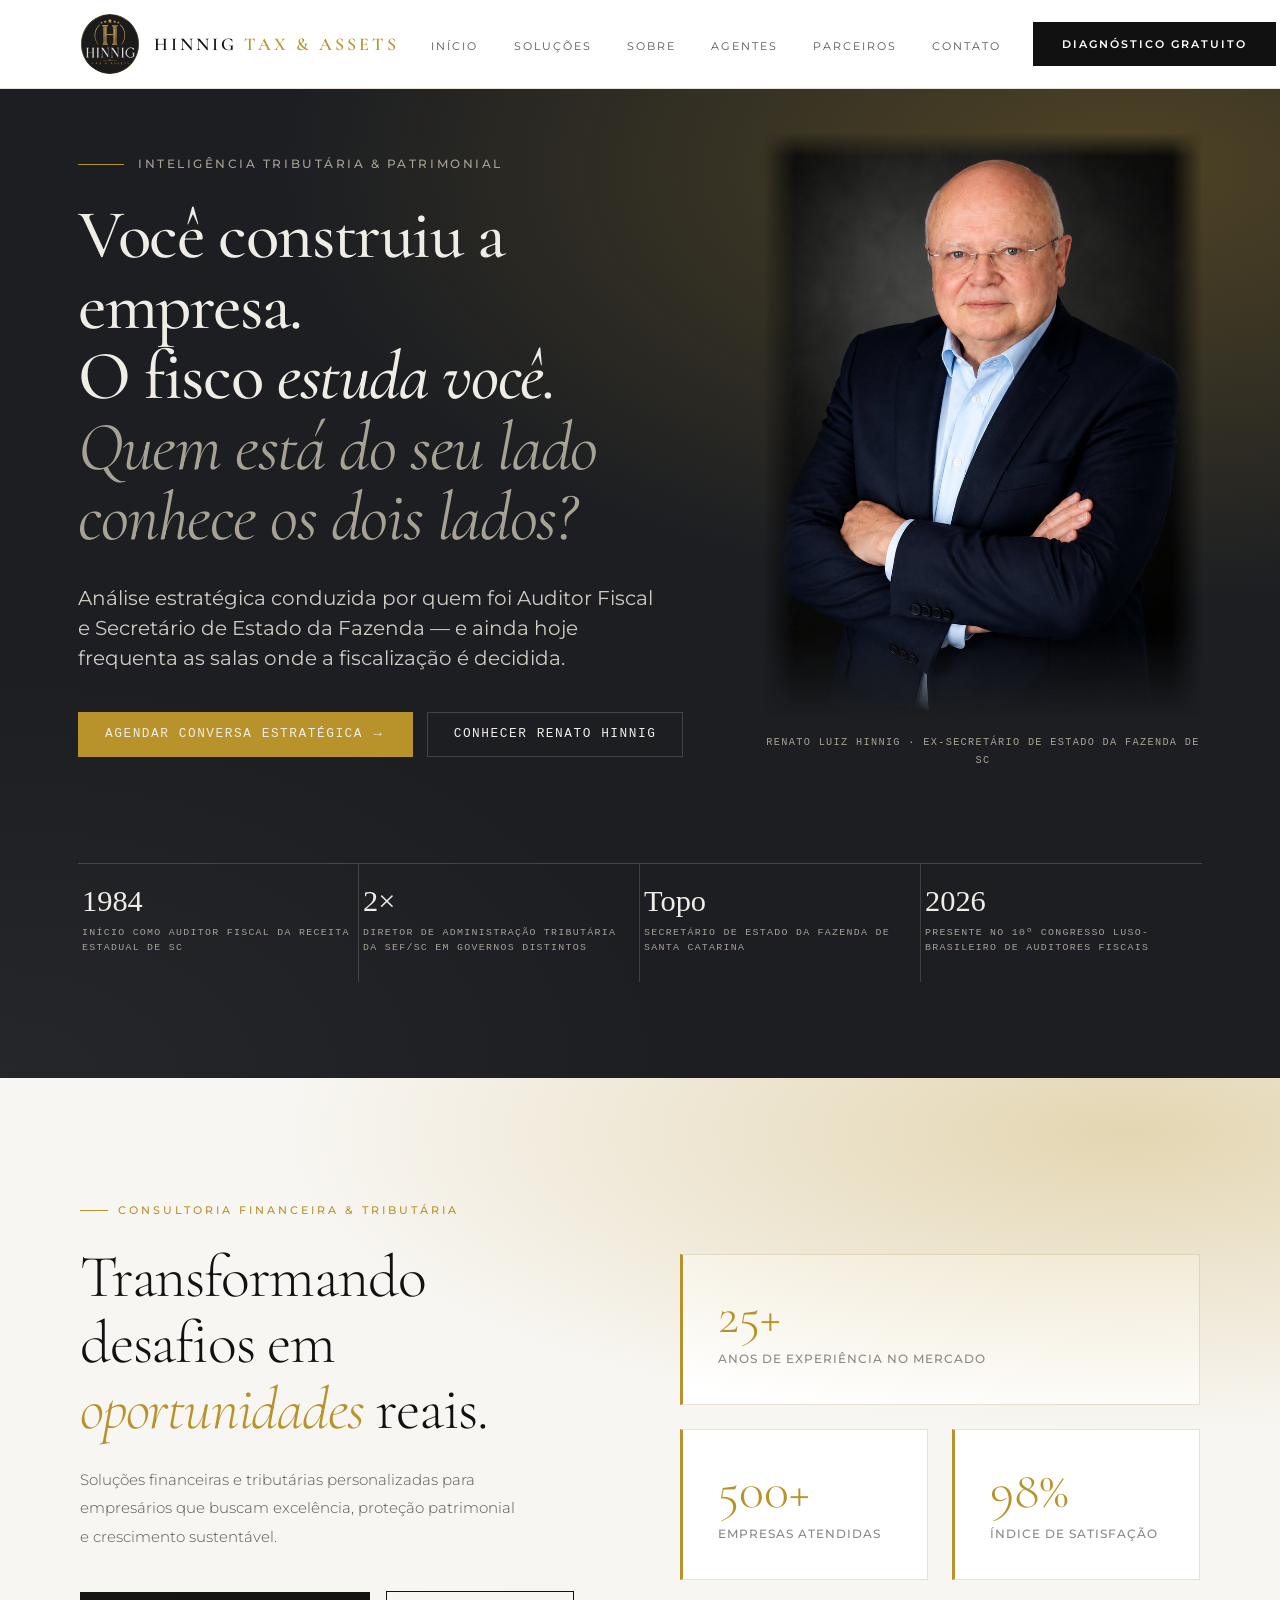
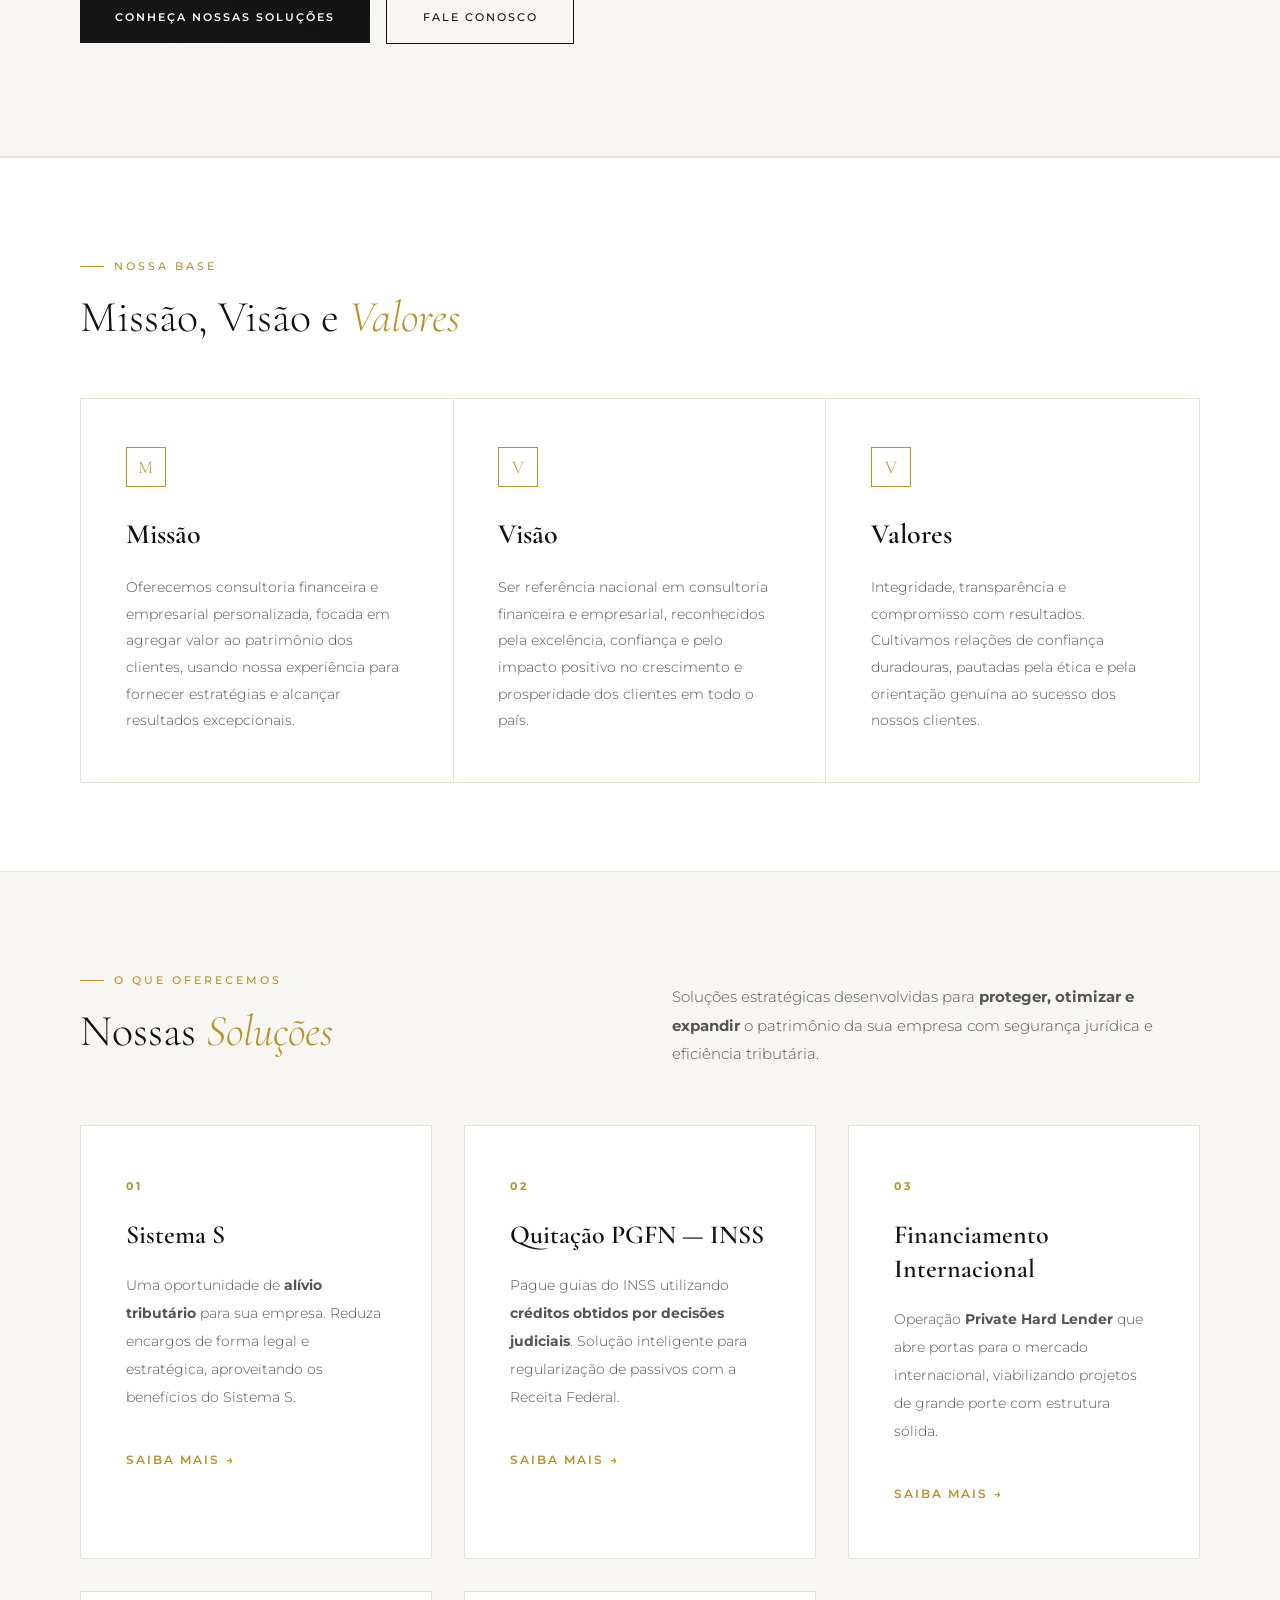
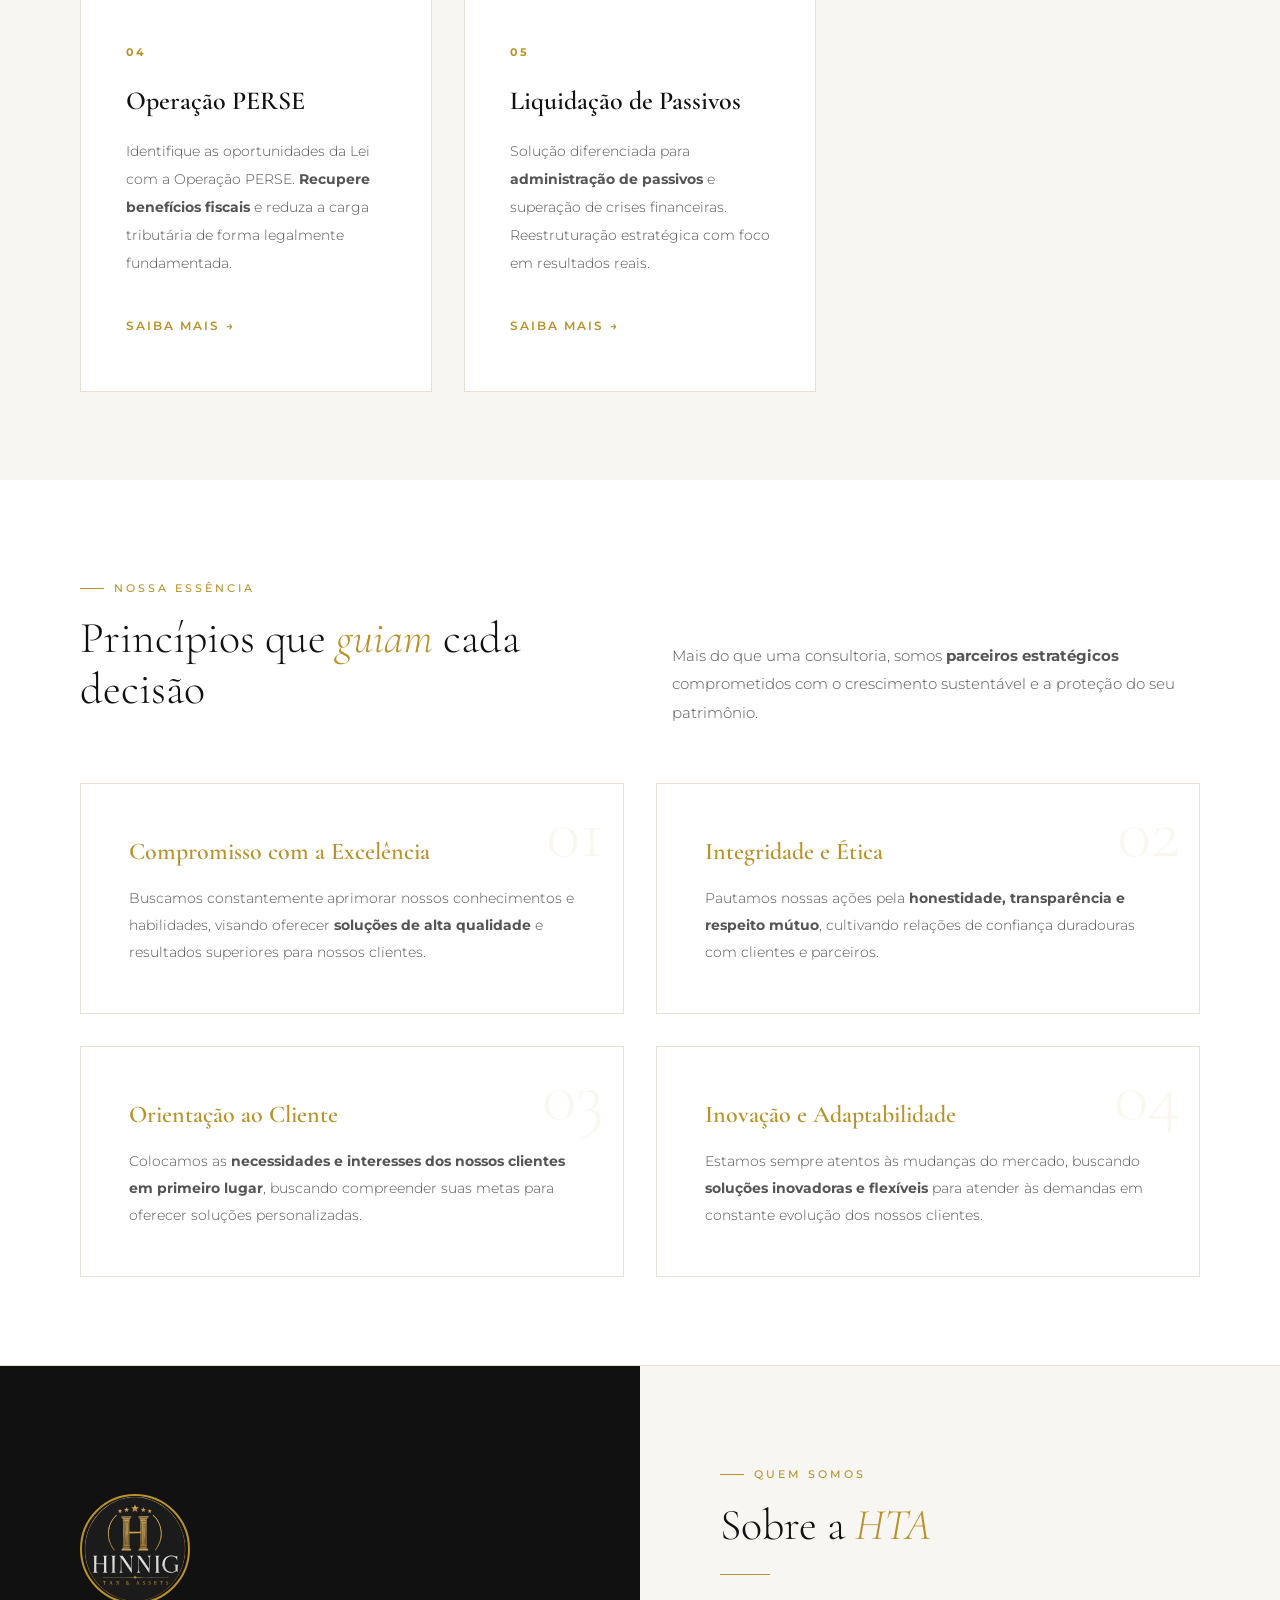
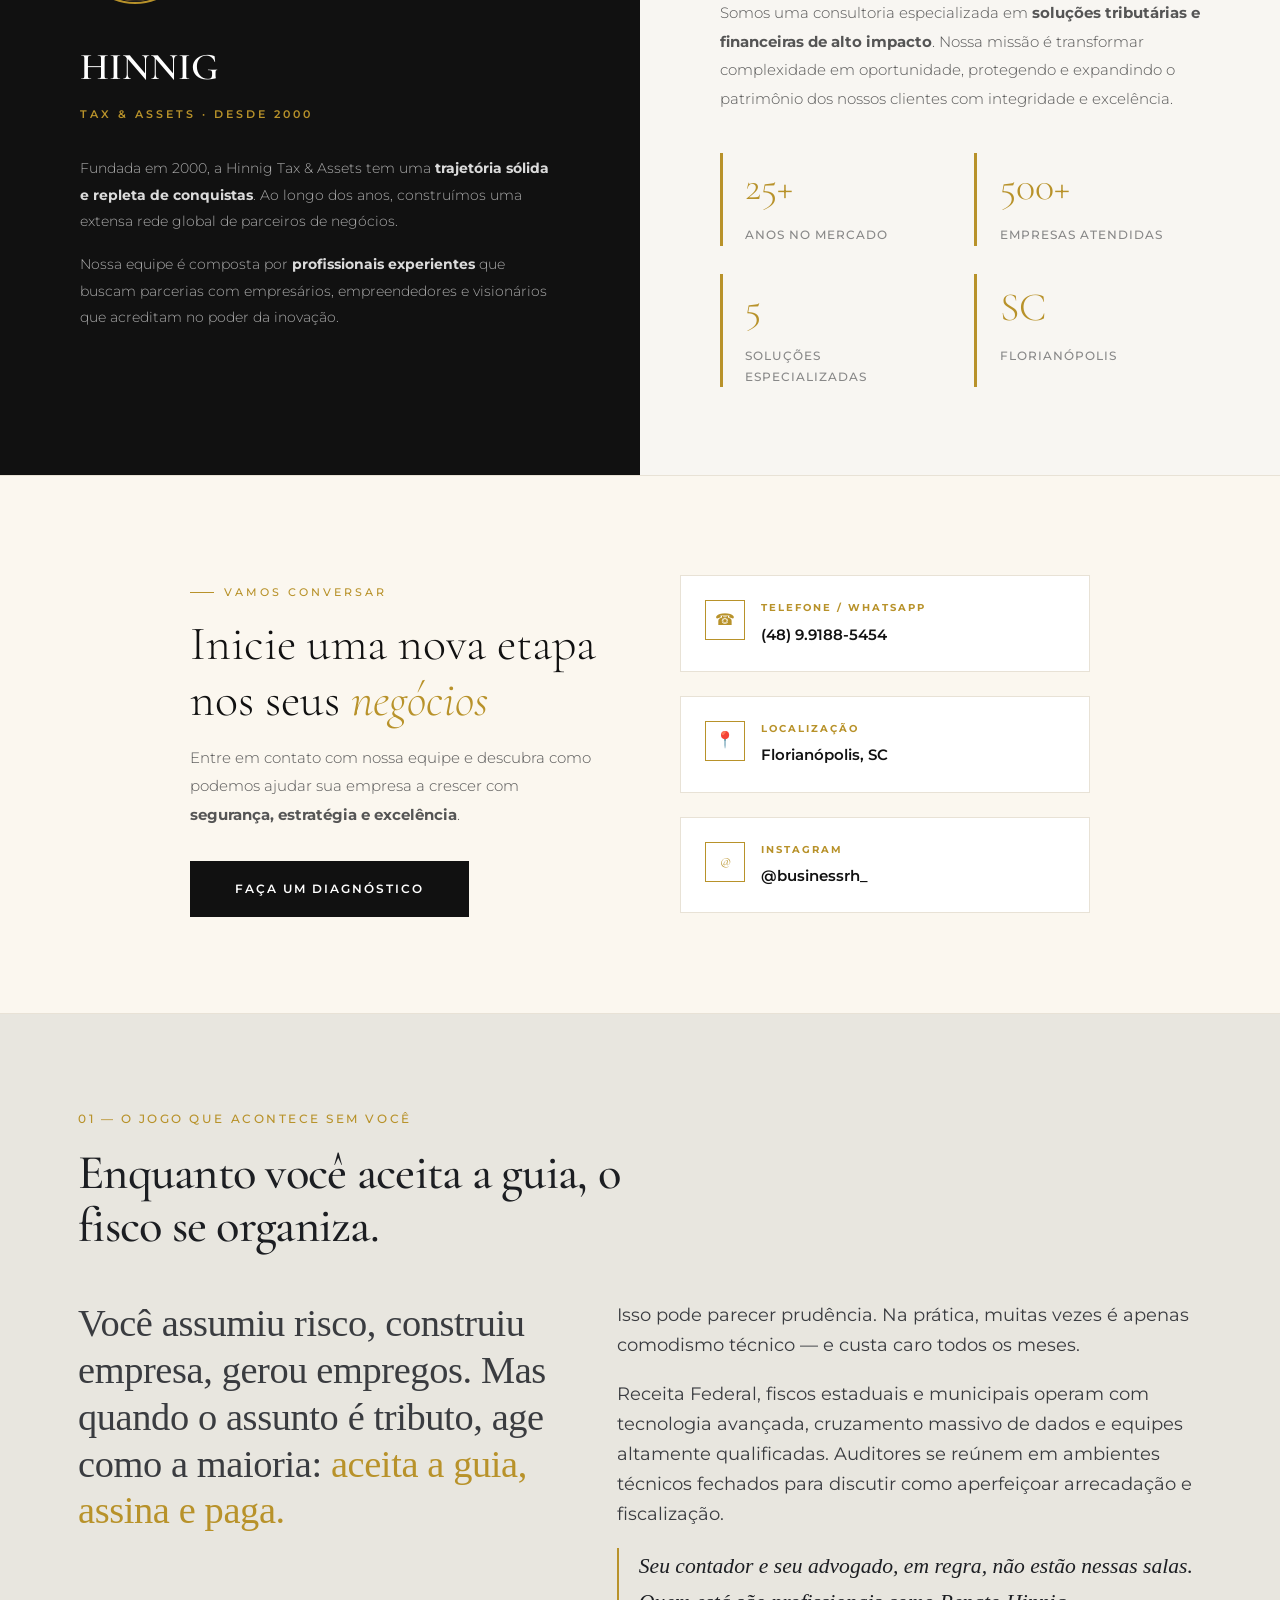
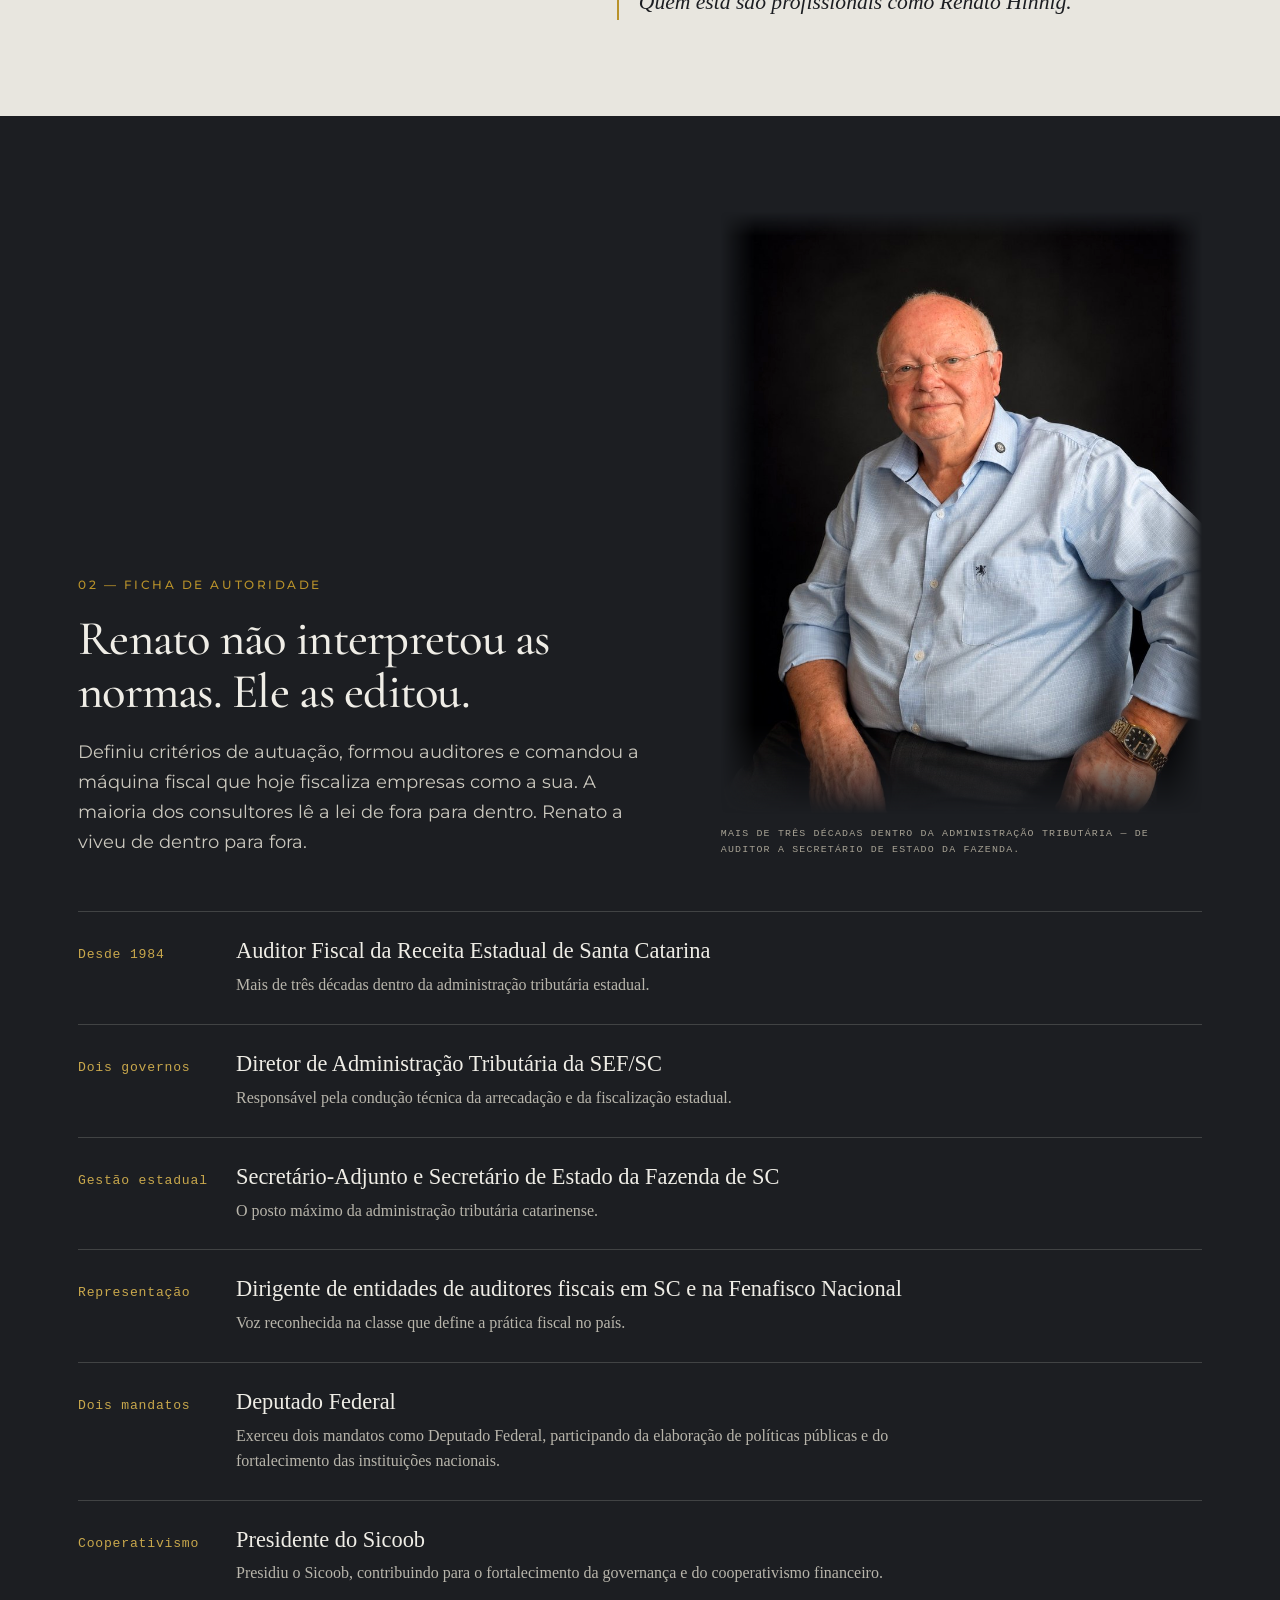
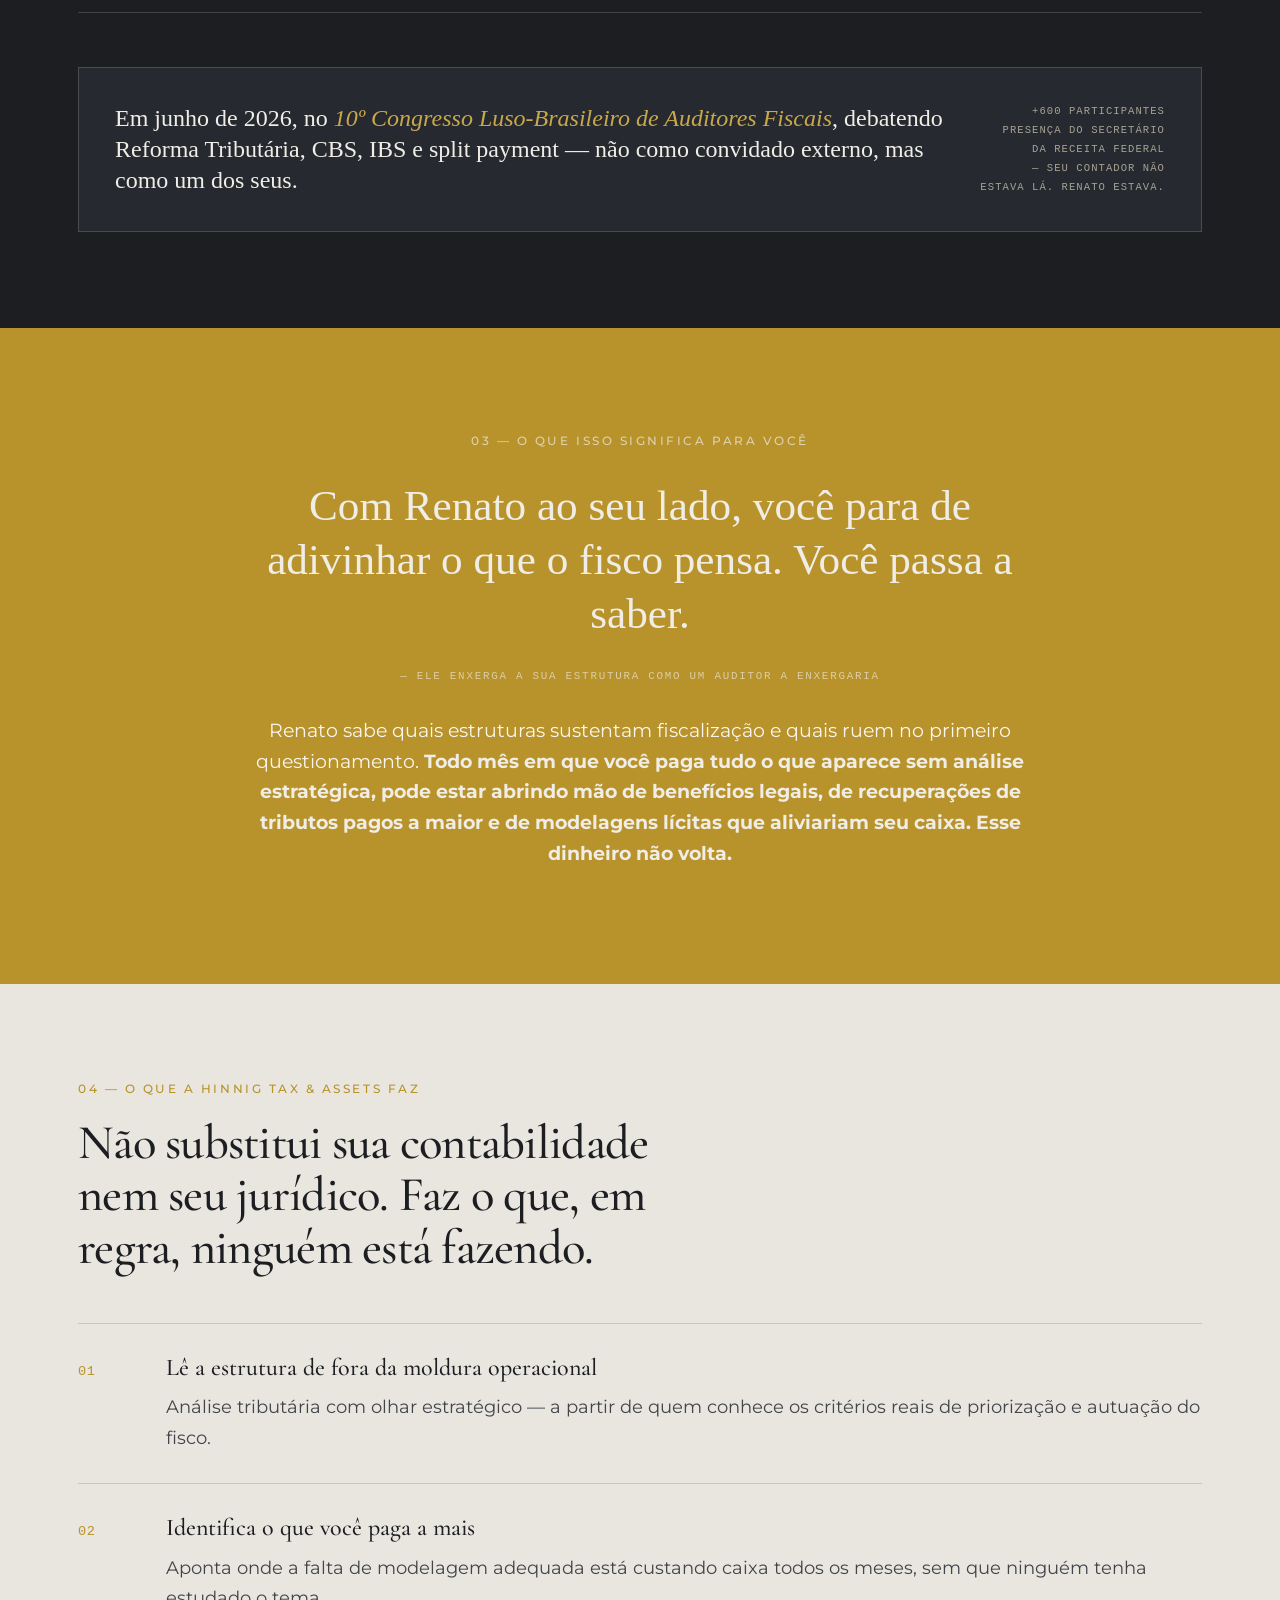
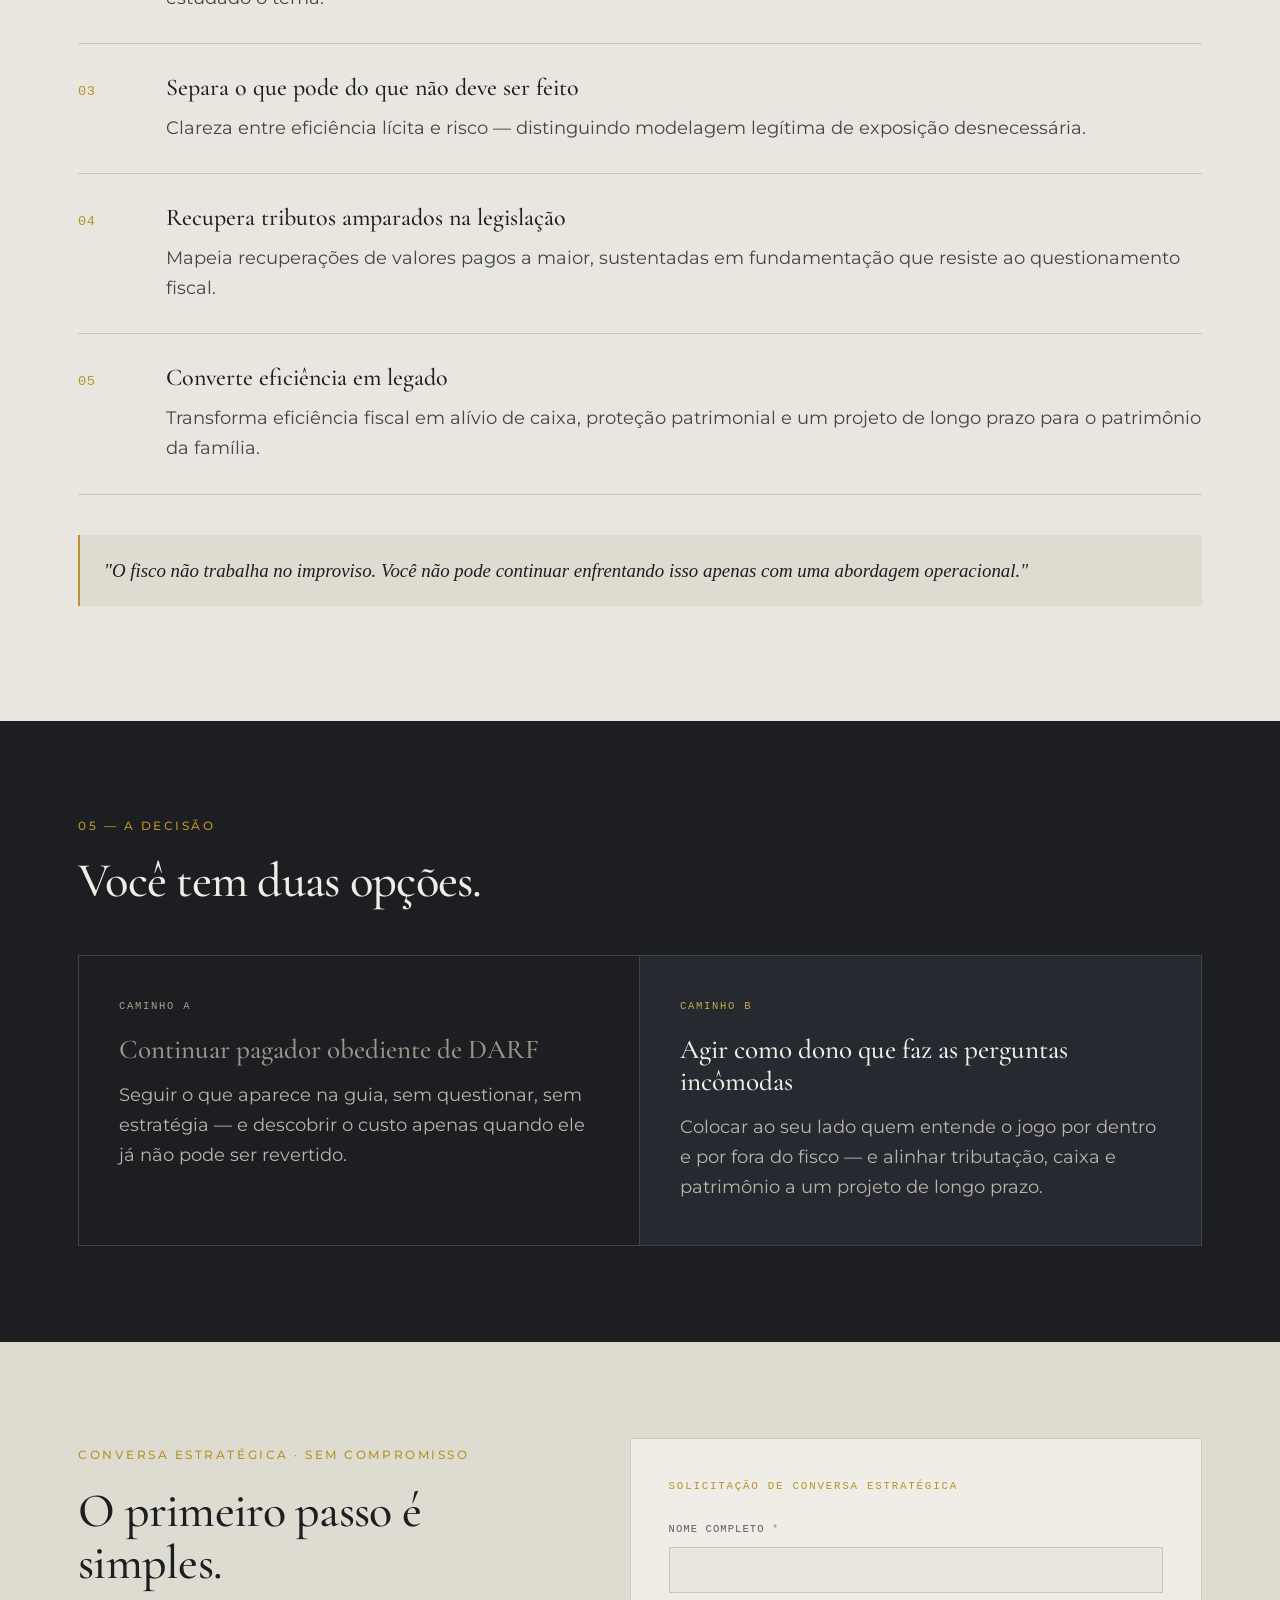
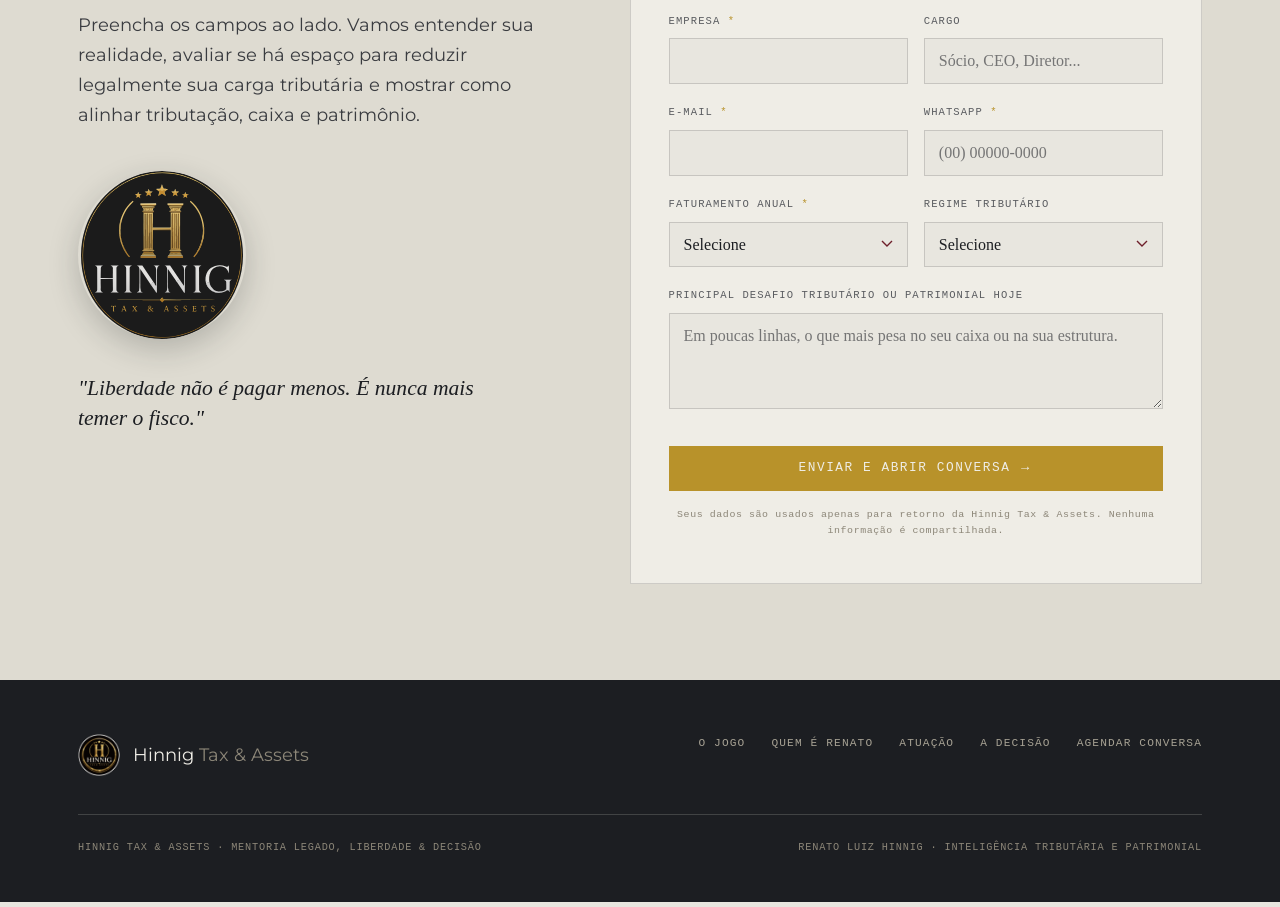
==== index.html @ 712433c6 "Update index.html" ====
<!DOCTYPE html>

<html lang="pt-BR">
<head>
<meta charset="utf-8"/>
<meta content="width=device-width, initial-scale=1" name="viewport"/>
<title>Hinnig Tax &amp; Assets — Renato Hinnig | Inteligência Tributária e Patrimonial</title>
<meta content="Hinnig Tax &amp; Assets e Renato Hinnig: inteligência tributária, recuperação de tributos, eficiência fiscal, proteção patrimonial e conversa estratégica para empresários." name="description"/>
<meta content="Renato Luiz Hinnig" name="author"/>
<meta content="index, follow" name="robots"/>
<meta content="website" property="og:type"/>
<meta content="pt_BR" property="og:locale"/>
<meta content="Hinnig Tax &amp; Assets" property="og:site_name"/>
<meta content="Renato Hinnig — Hinnig Tax &amp; Assets" property="og:title"/>
<meta content="Quem está do seu lado conhece os dois lados do fisco. Análise tributária estratégica para empresários." property="og:description"/>
<meta content="#1C1E22" name="theme-color"/>
<link href="[data-uri]" rel="icon" type="image/png"/>
<link href="[data-uri]" rel="apple-touch-icon"/>
<link crossorigin="" href="https://fonts.gstatic.com" rel="preconnect"/>
<link href="https://fonts.googleapis.com/css2?family=Cormorant+Garamond:ital,wght@0,300;0,400;0,500;0,600;0,700;1,300;1,400;1,500;1,600;1,700&family=Montserrat:wght@300;400;500;600;700&display=swap" rel="stylesheet">
<style>
:root{
  --ink:#1C1E22;
  --ink-2:#26292F;
  --ink-3:#33373F;
  --paper:#E8E6DF;
  --paper-2:#DEDBD1;
  --paper-3:#D2CEC2;
  --oxblood:#B8922A;
  --oxblood-bright:#C9A84C;
  --pewter:#8C8678;
  --pewter-2:#A7A294;
  --bone:#EFEDE6;
  --line-dark:rgba(232,230,223,.18);
  --line-light:rgba(28,30,34,.16);
  --serif:"Fraunces",Georgia,serif;
  --body:"Newsreader",Georgia,serif;
  --mono:"Spline Sans Mono",ui-monospace,monospace;
}
*{box-sizing:border-box}
html{scroll-behavior:smooth}
@media (prefers-reduced-motion:reduce){html{scroll-behavior:auto}}
body{
  margin:0;background:var(--paper);color:var(--ink);
  font-family:var(--body);font-size:18px;line-height:1.68;
  -webkit-font-smoothing:antialiased;text-rendering:optimizeLegibility;
}
.wrap{max-width:1180px;margin:0 auto;padding:0 28px}
@media(max-width:640px){.wrap{padding:0 20px}}
a{color:inherit}
img{display:block;max-width:100%}

/* type */
h1,h2,h3{font-family:var(--serif);font-weight:500;font-optical-sizing:auto;margin:0}
.eyebrow{font-family:var(--mono);font-size:.72rem;font-weight:500;letter-spacing:.22em;text-transform:uppercase;color:var(--oxblood)}
.eyebrow.muted{color:var(--pewter)}
.eyebrow.bone{color:var(--pewter-2)}
.lead{font-size:1.28rem;line-height:1.6}
.fineprint{font-family:var(--mono);font-size:.7rem;letter-spacing:.14em;text-transform:uppercase;color:var(--pewter)}

/* buttons */
.btn{display:inline-flex;align-items:center;gap:.6em;font-family:var(--mono);font-size:.8rem;font-weight:500;letter-spacing:.12em;text-transform:uppercase;text-decoration:none;padding:15px 26px;border:1px solid transparent;cursor:pointer;transition:.25s ease;line-height:1}
.btn-primary{background:var(--oxblood);color:var(--bone);border-color:var(--oxblood)}
.btn-primary:hover{background:var(--oxblood-bright);border-color:var(--oxblood-bright)}
.btn-ghost{background:transparent;color:var(--ink);border-color:var(--line-light)}
.btn-ghost:hover{border-color:var(--ink);background:rgba(28,30,34,.04)}
.btn-ghost.on-ink{color:var(--bone);border-color:var(--line-dark)}
.btn-ghost.on-ink:hover{border-color:var(--bone);background:rgba(239,237,230,.06)}
.btn .arrow{font-family:var(--serif);font-size:1.05em;transform:translateY(-1px)}
:focus-visible{outline:2px solid var(--oxblood);outline-offset:3px}

/* header */
header{
  position:sticky;
  top:0;
  z-index:50;
  background:#FFFFFF;
  border-bottom:1px solid #E8E2D6;
}
header.solid{
  background:#FFFFFF;
  border-bottom:1px solid #E8E2D6;
  backdrop-filter:none;
}
.nav{
  display:flex;
  align-items:center;
  justify-content:space-between;
  height:86px;
  color:#111111;
}
.brand{
  display:flex;
  align-items:center;
  gap:.8rem;
  line-height:1;
  text-decoration:none;
  color:#111111;
}
.nav-logo-circle{
  width:38px;
  height:38px;
  border-radius:50%;
  border:1.5px solid #B8922A;
  display:flex;
  align-items:center;
  justify-content:center;
  font-family:'Cormorant Garamond', Georgia, serif;
  font-size:17px;
  color:#B8922A;
  flex:none;
}
.nav-brand{
  font-family:'Cormorant Garamond', Georgia, serif;
  font-size:18px;
  font-weight:600;
  letter-spacing:3px;
  color:#111111;
  white-space:nowrap;
}
.nav-brand span{color:#B8922A}
.navlinks{
  display:flex;
  gap:2.5rem;
  align-items:center;
}
.navlinks a{
  font-family:'Montserrat', Arial, sans-serif;
  font-size:11px;
  letter-spacing:2px;
  text-transform:uppercase;
  text-decoration:none;
  color:#555555;
  transition:color .3s;
}
.navlinks a:hover,.navlinks a.active{color:#B8922A}
.nav-dropdown{position:relative}
.nav-dropdown-menu{
  display:none;
  position:absolute;
  top:100%;
  left:0;
  background:#FFFFFF;
  border:1px solid #E8E2D6;
  min-width:260px;
  padding:.5rem 0;
  z-index:9999;
  box-shadow:0 10px 30px rgba(0,0,0,.08);
}
.nav-dropdown:hover .nav-dropdown-menu{display:block}
.nav-dropdown-menu a{
  display:block;
  padding:.8rem 1.4rem;
  font-size:11px;
  letter-spacing:1px;
  color:#555555;
  white-space:nowrap;
}
.nav-dropdown-menu a:hover{background:#FBF7EF;color:#B8922A}
.nav-cta{
  background:#111111;
  border:none;
  color:#FFFFFF;
  padding:.8rem 1.8rem;
  font-family:'Montserrat', Arial, sans-serif;
  font-size:11px;
  letter-spacing:2px;
  text-transform:uppercase;
  font-weight:600;
  text-decoration:none;
  transition:all .3s;
  line-height:1;
}
.nav-cta:hover{background:#B8922A;color:#FFFFFF}
.menu-toggle{display:none}
@media(max-width:980px){
  .navlinks{gap:1.2rem}
  .nav-brand{font-size:16px;letter-spacing:2px}
}
@media(max-width:860px){
  .navlinks{display:none}
  .nav-cta{padding:10px 16px;font-size:.72rem}
}

/* hero */
.hero{background:var(--ink);color:var(--bone);position:relative;overflow:hidden;margin-top:0;padding-top:0}
.hero::before{content:"";position:absolute;inset:0;background:
   radial-gradient(120% 80% at 88% 8%,rgba(184,146,42,.32),transparent 55%),
   radial-gradient(90% 70% at 0% 100%,rgba(255,255,255,.04),transparent 60%);
   pointer-events:none}
.hero-grid{position:relative;display:grid;grid-template-columns:1.18fr .82fr;gap:56px;align-items:center;padding:44px 0 84px}
.hero-eyebrow{display:flex;align-items:center;gap:14px;margin-bottom:26px}
.hero-eyebrow .rule{height:1px;width:46px;background:var(--oxblood)}
.hero h1{font-size:clamp(2.5rem,5.4vw,4.6rem);line-height:1.02;letter-spacing:-.02em;font-weight:500}
.hero h1 .accent{font-style:italic;font-weight:400;color:var(--pewter-2)}
.hero h1 em{font-style:italic;color:var(--bone)}
.hero-sub{font-size:1.22rem;line-height:1.55;color:#cfccc2;margin:30px 0 38px;max-width:30em}
.hero-cta{display:flex;gap:14px;flex-wrap:wrap}
.portrait{position:relative}
.portrait img{width:100%;height:auto;display:block;filter:saturate(.97) contrast(1.02)}
.blend{
  -webkit-mask-image:linear-gradient(to right,transparent 0,#000 7%,#000 93%,transparent 100%),linear-gradient(to bottom,transparent 0,#000 4%,#000 85%,transparent 100%);
  mask-image:linear-gradient(to right,transparent 0,#000 7%,#000 93%,transparent 100%),linear-gradient(to bottom,transparent 0,#000 4%,#000 85%,transparent 100%);
  -webkit-mask-composite:source-in;mask-composite:intersect;
  -webkit-mask-repeat:no-repeat;mask-repeat:no-repeat}
.portrait-cap{font-family:var(--mono);font-size:.64rem;letter-spacing:.13em;text-transform:uppercase;color:var(--pewter-2);margin-top:16px;text-align:center}
.hero-strip{position:relative;border-top:1px solid var(--line-dark);display:grid;grid-template-columns:repeat(4,1fr)}
.hero-strip .cell{padding:22px 4px 26px}
.hero-strip .cell:not(:last-child){border-right:1px solid var(--line-dark)}
.hero-strip .n{font-family:var(--serif);font-size:1.9rem;font-weight:500;line-height:1;color:var(--bone)}
.hero-strip .l{font-family:var(--mono);font-size:.62rem;letter-spacing:.13em;text-transform:uppercase;color:var(--pewter-2);margin-top:10px;line-height:1.5}
@media(max-width:860px){
  .hero-grid{grid-template-columns:1fr;gap:40px;padding:40px 0 60px}
  .portrait{max-width:360px}
  .hero-strip{grid-template-columns:1fr 1fr}
  .hero-strip .cell:nth-child(2){border-right:none}
  .hero-strip .cell:nth-child(1),.hero-strip .cell:nth-child(2){border-bottom:1px solid var(--line-dark)}
}

/* generic section */
section{padding:96px 0}
@media(max-width:640px){section{padding:64px 0}}
.section-head{max-width:34em}
.section-head .eyebrow{display:block;margin-bottom:18px}
.section-head h2{font-size:clamp(2rem,3.8vw,3.05rem);line-height:1.08;letter-spacing:-.015em}

/* opening / tension */
.tension{background:var(--paper)}
.tension .grid{display:grid;grid-template-columns:0.9fr 1.1fr;gap:60px;align-items:start}
.pull{font-family:var(--serif);font-size:clamp(1.7rem,3vw,2.5rem);line-height:1.22;font-weight:400;letter-spacing:-.01em}
.pull .ox{color:var(--oxblood)}
.tension p{margin:0 0 18px;color:#3a3c40}
.tension p:last-child{margin-bottom:0}
.tension .kicker{font-family:var(--serif);font-style:italic;font-size:1.35rem;color:var(--ink);border-left:2px solid var(--oxblood);padding-left:20px;margin-top:8px}
@media(max-width:780px){.tension .grid{grid-template-columns:1fr;gap:34px}}

/* dossier / authority record */
.dossier{background:var(--ink);color:var(--bone)}
.dossier .top{display:grid;grid-template-columns:1fr .82fr;gap:56px;align-items:end;margin-bottom:54px}
.dossier h2{color:var(--bone);font-size:clamp(2rem,3.8vw,3.05rem);line-height:1.08;letter-spacing:-.015em}
.dossier .top p{color:#cbc8be;margin:18px 0 0}
.cong{position:relative}
.cong img{width:100%;height:auto;display:block;filter:contrast(1.03)}
.cong .cap{font-family:var(--mono);font-size:.62rem;letter-spacing:.12em;text-transform:uppercase;color:var(--pewter-2);margin-top:12px;line-height:1.6}
.record{border-top:1px solid var(--line-dark)}
.rec-row{display:grid;grid-template-columns:130px 1fr;gap:28px;padding:26px 0;border-bottom:1px solid var(--line-dark);align-items:baseline}
.rec-row .yr{font-family:var(--mono);font-size:.82rem;letter-spacing:.06em;color:var(--oxblood-bright);font-weight:500}
.rec-row .role{font-family:var(--serif);font-size:1.4rem;font-weight:500;line-height:1.2}
.rec-row .role span{display:block;font-family:var(--body);font-size:1rem;color:#b8b5ab;margin-top:8px;line-height:1.55;max-width:46em}
@media(max-width:640px){.rec-row{grid-template-columns:1fr;gap:8px}}
.proof{margin-top:54px;background:var(--ink-2);border:1px solid var(--line-dark);padding:34px 36px;display:grid;grid-template-columns:1fr auto;gap:30px;align-items:center}
.proof .q{font-family:var(--serif);font-size:1.5rem;line-height:1.3;font-weight:400}
.proof .q b{color:var(--oxblood-bright);font-weight:500;font-style:italic}
.proof .meta{font-family:var(--mono);font-size:.66rem;letter-spacing:.1em;text-transform:uppercase;color:var(--pewter-2);text-align:right;line-height:1.8;white-space:nowrap}
@media(max-width:780px){.dossier .top{grid-template-columns:1fr;gap:34px}.proof{grid-template-columns:1fr;gap:18px}.proof .meta{text-align:left;white-space:normal}}

/* meaning band */
.meaning{background:var(--oxblood);color:var(--bone)}
.meaning .inner{max-width:50rem;margin:0 auto;text-align:center}
.meaning .eyebrow{color:rgba(239,237,230,.7)}
.meaning blockquote{margin:24px 0 0;font-family:var(--serif);font-size:clamp(1.7rem,3.4vw,2.7rem);line-height:1.25;font-weight:400}
.meaning .cite{font-family:var(--mono);font-size:.68rem;letter-spacing:.16em;text-transform:uppercase;color:rgba(239,237,230,.65);margin-top:26px}
.meaning .turn{font-size:1.2rem;line-height:1.6;color:#FBF7EF;margin-top:30px}
.meaning .turn b{color:var(--bone)}

/* services */
.services{background:var(--paper)}
.svc-list{margin-top:48px;border-top:1px solid var(--line-light)}
.svc{display:grid;grid-template-columns:62px 1fr;gap:26px;padding:30px 0;border-bottom:1px solid var(--line-light);align-items:baseline}
.svc .num{font-family:var(--mono);font-size:.85rem;color:var(--oxblood);letter-spacing:.05em;padding-top:6px}
.svc h3{font-size:1.5rem;font-weight:500;line-height:1.2}
.svc p{margin:10px 0 0;color:#42454a}
.svc-note{margin-top:40px;font-family:var(--serif);font-style:italic;font-size:1.18rem;color:var(--ink);background:var(--paper-2);border-left:2px solid var(--oxblood);padding:20px 24px}
@media(max-width:640px){.svc{grid-template-columns:1fr;gap:6px}.svc .num{padding-top:0}}

/* decision */
.decision{background:var(--ink);color:var(--bone)}
.dec-grid{display:grid;grid-template-columns:1fr 1fr;gap:0;border:1px solid var(--line-dark);margin-top:48px}
.dec-col{padding:42px 40px}
.dec-col:first-child{border-right:1px solid var(--line-dark)}
.dec-col .tag{font-family:var(--mono);font-size:.66rem;letter-spacing:.16em;text-transform:uppercase;color:var(--pewter-2);margin-bottom:18px}
.dec-col h3{font-size:1.7rem;font-weight:500;line-height:1.18;margin-bottom:14px}
.dec-col p{color:#b8b5ab;margin:0}
.dec-col.bad h3{color:#9a958a}
.dec-col.good{background:var(--ink-2)}
.dec-col.good h3{color:var(--bone)}
.dec-col.good .tag{color:var(--oxblood-bright)}
@media(max-width:700px){.dec-grid{grid-template-columns:1fr}.dec-col:first-child{border-right:none;border-bottom:1px solid var(--line-dark)}}

/* contact / form */
.contact{background:var(--paper-2)}
.contact .grid{display:grid;grid-template-columns:0.92fr 1.08fr;gap:64px;align-items:start}
.contact h2{font-size:clamp(2rem,3.8vw,3rem);line-height:1.08;letter-spacing:-.015em}
.contact .intro{color:#3a3c40;margin:20px 0 0}
.seal-wrap{margin-top:40px}
.seal-mark{width:168px;height:168px;border-radius:50%;display:block;box-shadow:0 10px 30px rgba(28,30,34,.22)}
.tagline{font-family:var(--serif);font-style:italic;font-size:1.35rem;line-height:1.4;color:var(--ink);margin-top:34px;max-width:20em}

.form{background:var(--bone);border:1px solid var(--line-light);padding:38px 38px 34px}
.form .fhead{font-family:var(--mono);font-size:.68rem;letter-spacing:.16em;text-transform:uppercase;color:var(--oxblood);margin-bottom:26px}
.field{margin-bottom:20px}
.field label{display:block;font-family:var(--mono);font-size:.66rem;letter-spacing:.1em;text-transform:uppercase;color:#5a5c60;margin-bottom:8px}
.field label .req{color:var(--oxblood)}
.field input,.field select,.field textarea{
  width:100%;font-family:var(--body);font-size:1rem;color:var(--ink);
  background:var(--paper);border:1px solid var(--line-light);border-radius:0;
  padding:13px 14px;transition:border-color .2s}
.field textarea{resize:vertical;min-height:96px}
.field input:focus,.field select:focus,.field textarea:focus{outline:none;border-color:var(--oxblood)}
.field select{appearance:none;background-image:url("data:image/svg+xml;utf8,<svg xmlns='http://www.w3.org/2000/svg' width='12' height='8'><path d='M1 1l5 5 5-5' fill='none' stroke='%236E1F2A' stroke-width='1.4'/></svg>");background-repeat:no-repeat;background-position:right 14px center;padding-right:36px}
.row2{display:grid;grid-template-columns:1fr 1fr;gap:16px}
@media(max-width:520px){.row2{grid-template-columns:1fr}}
.form .submit{width:100%;justify-content:center;margin-top:8px}
.form .priv{font-family:var(--mono);font-size:.62rem;letter-spacing:.06em;color:var(--pewter);margin-top:16px;line-height:1.6;text-align:center}
.err{border-color:var(--oxblood)!important}
.form-msg{display:none;text-align:center;padding:14px 0 0}
.form-msg .ok{font-family:var(--serif);font-size:1.5rem;color:var(--oxblood);margin-bottom:8px}
.form-msg p{margin:0;color:#42454a;font-size:.96rem}
@media(max-width:900px){.contact .grid{grid-template-columns:1fr;gap:40px}.form{padding:30px 24px}}

/* footer */
footer{background:var(--ink);color:var(--pewter-2);padding:54px 0 46px}
.foot{display:flex;justify-content:space-between;gap:30px;flex-wrap:wrap;align-items:flex-start}
.foot .brand .b2{color:var(--pewter)}
.foot-links{display:flex;gap:26px;flex-wrap:wrap}
.foot-links a{font-family:var(--mono);font-size:.7rem;letter-spacing:.1em;text-transform:uppercase;text-decoration:none;color:var(--pewter-2)}
.foot-links a:hover{color:var(--bone)}
.foot-bottom{margin-top:38px;padding-top:24px;border-top:1px solid var(--line-dark);display:flex;justify-content:space-between;gap:16px;flex-wrap:wrap;font-family:var(--mono);font-size:.64rem;letter-spacing:.08em;text-transform:uppercase;color:var(--pewter)}

/* reveal */
.reveal{opacity:0;transform:translateY(20px);transition:opacity .7s ease,transform .7s ease}
.reveal.in{opacity:1;transform:none}
@media (prefers-reduced-motion:reduce){.reveal{opacity:1!important;transform:none!important;transition:none}}
</style>
<style>
.institutional *{margin:0;padding:0;box-sizing:border-box;}
.institutional{
  --gold:#B8922A;
  --gold-light:#C9A84C;
  --gold-bg:#FBF7EF;
  --black:#111111;
  --gray:#555555;
  --gray-light:#888888;
  --white:#FFFFFF;
  --off-white:#F8F6F2;
  --border:#E8E2D6;
}
.institutional{background:var(--white);color:var(--black);font-family:'Montserrat',sans-serif;font-weight:300;overflow-x:hidden;}

.institutional /* NAV */
nav{background:var(--white);border-bottom:1px solid var(--border);display:flex;align-items:center;justify-content:space-between;padding:1.4rem 5rem;position:sticky;top:0;z-index:100;}
.institutional .nav-logo{display:flex;align-items:center;gap:0.8rem;}
.institutional .nav-logo-circle{width:38px;height:38px;border-radius:50%;border:1.5px solid var(--gold);display:flex;align-items:center;justify-content:center;font-family:'Cormorant Garamond',serif;font-size:17px;color:var(--gold);}
.institutional .nav-brand{font-family:'Cormorant Garamond',serif;font-size:18px;font-weight:600;letter-spacing:3px;color:var(--black);}
.institutional .nav-brand span{color:var(--gold);}
.institutional .nav-links{display:flex;gap:2.5rem;list-style:none;}
.institutional .nav-links a{text-decoration:none;color:var(--gray);font-size:11px;letter-spacing:2px;text-transform:uppercase;transition:color 0.3s;}
.institutional .nav-links a:hover{color:var(--gold);}
.institutional .nav-cta{background:var(--black);border:none;color:var(--white);padding:0.65rem 1.6rem;font-family:'Montserrat',sans-serif;font-size:11px;letter-spacing:2px;text-transform:uppercase;font-weight:500;cursor:pointer;transition:all 0.3s;}
.institutional .nav-cta:hover{background:var(--gold);}

.institutional /* HERO */
.hero{background:var(--off-white);padding:7rem 5rem;display:grid;grid-template-columns:1fr 1fr;gap:5rem;align-items:center;border-bottom:1px solid var(--border);}
.institutional .hero-tag{display:inline-flex;align-items:center;gap:0.6rem;margin-bottom:1.5rem;}
.institutional .hero-tag-line{width:28px;height:1px;background:var(--gold);}
.institutional .hero-tag span{font-size:11px;letter-spacing:3px;text-transform:uppercase;color:var(--gold);font-weight:500;}
.institutional .hero h1{font-family:'Cormorant Garamond',serif;font-size:60px;font-weight:300;line-height:1.1;margin-bottom:1.5rem;color:var(--black);}
.institutional .hero h1 em{font-style:italic;color:var(--gold);}
.institutional .hero-desc{font-size:15px;line-height:1.9;color:var(--gray);max-width:440px;margin-bottom:2.5rem;}
.institutional .hero-btns{display:flex;gap:1rem;align-items:center;flex-wrap:wrap;}
.institutional .btn-black{background:var(--black);color:var(--white);border:none;padding:1rem 2.2rem;font-family:'Montserrat',sans-serif;font-size:11px;letter-spacing:2px;text-transform:uppercase;font-weight:600;cursor:pointer;transition:all 0.3s;}
.institutional .btn-black:hover{background:var(--gold);}
.institutional .btn-outline{background:transparent;color:var(--black);border:1.5px solid var(--black);padding:1rem 2.2rem;font-family:'Montserrat',sans-serif;font-size:11px;letter-spacing:2px;text-transform:uppercase;font-weight:500;cursor:pointer;transition:all 0.3s;}
.institutional .btn-outline:hover{border-color:var(--gold);color:var(--gold);}
.institutional .hero-right{display:flex;flex-direction:column;gap:1.5rem;}
.institutional .hero-stat-card{background:var(--white);border:1px solid var(--border);padding:2.2rem;border-left:3px solid var(--gold);}
.institutional .hero-stat-num{font-family:'Cormorant Garamond',serif;font-size:52px;font-weight:300;color:var(--gold);line-height:1;}
.institutional .hero-stat-label{font-size:12px;letter-spacing:1px;text-transform:uppercase;color:var(--gray-light);margin-top:0.4rem;font-weight:500;}
.institutional .hero-stats-row{display:grid;grid-template-columns:1fr 1fr;gap:1.5rem;}

.institutional /* SEÇÃO BASE */
section{padding:5.5rem 5rem;}
.institutional .section-tag{display:inline-flex;align-items:center;gap:0.6rem;margin-bottom:1rem;}
.institutional .section-tag-line{width:24px;height:1px;background:var(--gold);}
.institutional .section-tag span{font-size:11px;letter-spacing:3px;text-transform:uppercase;color:var(--gold);font-weight:500;}
.institutional .section-title{font-family:'Cormorant Garamond',serif;font-size:44px;font-weight:300;line-height:1.15;margin-bottom:0.8rem;color:var(--black);}
.institutional .section-title em{font-style:italic;color:var(--gold);}
.institutional .section-sub{font-size:15px;line-height:1.9;color:var(--gray);}
.institutional .divider{width:50px;height:1px;background:var(--gold);margin:1.5rem 0;}

.institutional /* MVV */
.mvv{background:var(--white);border-top:1px solid var(--border);border-bottom:1px solid var(--border);}
.institutional .mvv-grid{display:grid;grid-template-columns:repeat(3,1fr);border:1px solid var(--border);margin-top:3.5rem;}
.institutional .mvv-card{padding:3rem 2.8rem;border-right:1px solid var(--border);transition:background 0.3s;}
.institutional .mvv-card:last-child{border-right:none;}
.institutional .mvv-card:hover{background:var(--gold-bg);}
.institutional .mvv-icon{width:40px;height:40px;border:1px solid var(--gold);display:flex;align-items:center;justify-content:center;margin-bottom:1.5rem;font-family:'Cormorant Garamond',serif;font-size:18px;color:var(--gold);}
.institutional .mvv-card h3{font-family:'Cormorant Garamond',serif;font-size:28px;font-weight:600;margin-bottom:1rem;color:var(--black);}
.institutional .mvv-card p{font-size:14px;line-height:1.9;color:var(--gray);}

.institutional /* SOLUÇÕES - cards maiores para melhor leitura */
.solucoes{background:var(--off-white);}
.institutional .solucoes-header{display:grid;grid-template-columns:1fr 1fr;gap:4rem;align-items:end;margin-bottom:3.5rem;}
.institutional .solucoes-grid{display:grid;grid-template-columns:repeat(3,1fr);gap:2rem;}
.institutional .solucao-card{background:var(--white);border:1px solid var(--border);padding:3.2rem 2.8rem;transition:all 0.3s;position:relative;overflow:hidden;}
.institutional .solucao-card::after{content:'';position:absolute;bottom:0;left:0;right:0;height:3px;background:var(--gold);transform:scaleX(0);transition:transform 0.3s;}
.institutional .solucao-card:hover::after{transform:scaleX(1);}
.institutional .solucao-card:hover{border-color:var(--gold-light);}
.institutional .solucao-num{font-size:11px;letter-spacing:3px;color:var(--gold);margin-bottom:1.4rem;font-weight:700;}
.institutional .solucao-card h3{font-family:'Cormorant Garamond',serif;font-size:26px;font-weight:600;margin-bottom:1.2rem;color:var(--black);line-height:1.3;}
.institutional .solucao-card p{font-size:14px;line-height:2;color:var(--gray);margin-bottom:2rem;}
.institutional .solucao-link{display:inline-flex;align-items:center;gap:0.4rem;font-size:12px;letter-spacing:2px;text-transform:uppercase;color:var(--gold);text-decoration:none;font-weight:600;}
.institutional .solucao-link::after{content:' →';}

.institutional /* VALORES */
.valores{background:var(--white);}
.institutional .valores-header{display:grid;grid-template-columns:1fr 1fr;gap:4rem;align-items:end;margin-bottom:3.5rem;}
.institutional .valores-grid{display:grid;grid-template-columns:repeat(2,1fr);gap:2rem;}
.institutional .valor-item{border:1px solid var(--border);padding:3rem;position:relative;transition:all 0.3s;}
.institutional .valor-item:hover{border-color:var(--gold-light);background:var(--gold-bg);}
.institutional .valor-num{font-family:'Cormorant Garamond',serif;font-size:72px;font-weight:300;color:rgba(184,146,42,0.07);position:absolute;top:0.8rem;right:1.2rem;line-height:1;}
.institutional .valor-item h4{font-family:'Cormorant Garamond',serif;font-size:24px;font-weight:600;margin-bottom:0.8rem;color:var(--gold);}
.institutional .valor-item p{font-size:14px;line-height:1.9;color:var(--gray);}

.institutional /* SOBRE */
.sobre{display:grid;grid-template-columns:1fr 1fr;border-top:1px solid var(--border);}
.institutional .sobre-left{background:var(--black);padding:5.5rem 5rem;display:flex;flex-direction:column;justify-content:center;}
.institutional .sobre-logo-big{width:110px;height:110px;border-radius:50%;border:2px solid var(--gold);display:flex;align-items:center;justify-content:center;margin-bottom:2rem;font-family:'Cormorant Garamond',serif;font-size:46px;color:var(--gold);}
.institutional .sobre-left h2{font-family:'Cormorant Garamond',serif;font-size:38px;font-weight:600;color:var(--white);margin-bottom:0.3rem;}
.institutional .sobre-sub{font-size:11px;letter-spacing:3px;text-transform:uppercase;color:var(--gold);margin-bottom:2rem;font-weight:600;}
.institutional .sobre-left p{font-size:14px;line-height:1.9;color:rgba(255,255,255,0.65);margin-bottom:1rem;}
.institutional .sobre-right{background:var(--off-white);padding:5.5rem 5rem;}
.institutional .sobre-stats{display:grid;grid-template-columns:repeat(2,1fr);gap:1.8rem;margin-top:2.5rem;}
.institutional .sobre-stat{border-left:3px solid var(--gold);padding-left:1.4rem;}
.institutional .sobre-stat-num{font-family:'Cormorant Garamond',serif;font-size:40px;font-weight:300;color:var(--gold);}
.institutional .sobre-stat-label{font-size:12px;letter-spacing:1px;color:var(--gray-light);margin-top:0.3rem;text-transform:uppercase;font-weight:500;}

.institutional /* CTA / CONTATO — redesenhado,.institutional fundo claro */
.cta{background:var(--gold-bg);border-top:1px solid var(--border);border-bottom:1px solid var(--border);padding:6rem 5rem;}
.institutional .cta-inner{max-width:900px;margin:0 auto;display:grid;grid-template-columns:1fr 1fr;gap:5rem;align-items:center;}
.institutional .cta-left h2{font-family:'Cormorant Garamond',serif;font-size:48px;font-weight:300;color:var(--black);line-height:1.15;margin-bottom:1rem;}
.institutional .cta-left h2 em{font-style:italic;color:var(--gold);}
.institutional .cta-left p{font-size:15px;line-height:1.9;color:var(--gray);margin-bottom:2rem;}
.institutional .cta-right{display:flex;flex-direction:column;gap:1.5rem;}
.institutional .cta-info-item{display:flex;align-items:flex-start;gap:1rem;padding:1.5rem;background:var(--white);border:1px solid var(--border);}
.institutional .cta-info-icon{width:40px;height:40px;border:1px solid var(--gold);display:flex;align-items:center;justify-content:center;flex-shrink:0;font-family:'Cormorant Garamond',serif;font-size:16px;color:var(--gold);}
.institutional .cta-info-label{font-size:10px;letter-spacing:2px;text-transform:uppercase;color:var(--gold);font-weight:700;margin-bottom:0.3rem;}
.institutional .cta-info-val{font-size:15px;color:var(--black);font-weight:600;}

.institutional /* FOOTER */
footer{background:var(--black);padding:3rem 5rem;display:flex;align-items:center;justify-content:space-between;}
.institutional .footer-brand{font-family:'Cormorant Garamond',serif;font-size:14px;letter-spacing:3px;color:rgba(255,255,255,0.45);}
.institutional .footer-brand span{color:var(--gold);}
.institutional .footer-copy{font-size:11px;letter-spacing:1px;color:rgba(255,255,255,0.25);}

.institutional /* MOBILE */
@media(max-width:768px){
  nav{padding:1rem 1.5rem;}
  .nav-links{display:none;}
  .hero{padding:4rem 1.5rem;grid-template-columns:1fr;gap:3rem;}
  .hero h1{font-size:42px;}
  section{padding:4rem 1.5rem;}
  .mvv-grid{grid-template-columns:1fr;}
  .mvv-card{border-right:none;border-bottom:1px solid var(--border);}
  .solucoes-header,.valores-header{grid-template-columns:1fr;gap:1rem;}
  .solucoes-grid{grid-template-columns:1fr;}
  .valores-grid{grid-template-columns:1fr;}
  .sobre{grid-template-columns:1fr;}
  .sobre-left,.sobre-right{padding:4rem 1.5rem;}
  .cta{padding:4rem 1.5rem;}
  .cta-inner{grid-template-columns:1fr;gap:2.5rem;}
  footer{padding:2rem 1.5rem;flex-direction:column;gap:0.8rem;text-align:center;}
}


/* Ajustes do bloco institucional dentro da landing */
.institutional{background:var(--white); color:var(--black); font-family:'Montserrat',sans-serif;}
.institutional .hero{margin-top:0;}
.institutional .btn-black,.institutional .btn-outline,.institutional .solucao-link{display:inline-flex;align-items:center;justify-content:center;text-decoration:none;}
.institutional .btn-outline{color:var(--black)!important;}
.institutional .sobre-logo-big{overflow:hidden;}
.institutional .sobre-logo-big img{width:100%;height:100%;object-fit:contain;}
@media(max-width:768px){.institutional .hero{padding:4rem 1.5rem;}.institutional section{padding:4rem 1.5rem;}}

/* =========================================================
   FONTES OFICIAIS — HINNIG
   Mantém a estrutura original da Index 31.
   Apenas padroniza tipografia.
========================================================= */

body{
  font-family:'Montserrat',sans-serif;
}

p,
a,
button,
input,
textarea,
select,
label,
li,
small,
.nav-links,
.nav-cta,
.btn-black,
.btn-gold,
.btn-outline,
.btn-white-outline,
.eyebrow,
.kicker,
.meta,
.cap,
.tag,
.field,
.form{
  font-family:'Montserrat',sans-serif;
}

h1,
h2,
h3,
h4,
h5,
h6,
.hero h1,
.section-title,
.headline,
.display,
blockquote,
.quote,
.q,
.stat-num,
.hero-stat-num,
.sobre-stat-num,
.valor-num,
.step-num,
.num,
.yr,
.nav-brand,
.footer-brand{
  font-family:'Cormorant Garamond',serif;
}



/* =========================================================
   HEADER PADRÃO HINNIG — CORRIGIDO
   Mantém logo.svg sem quebrar a navbar.
========================================================= */

#hdr{
  background:var(--white,#fff);
  border-bottom:1px solid var(--border,#E8E2D6);
  position:sticky;
  top:0;
  z-index:1000;
}

.hinnig-header{
  height:88px;
  padding:0 5rem;
  display:flex;
  align-items:center;
  justify-content:space-between;
  gap:2rem;
  background:var(--white,#fff);
}

.header-brand{
  display:flex;
  align-items:center;
  gap:.9rem;
  text-decoration:none;
  flex-shrink:0;
}

.header-logo{
  width:60px !important;
  height:60px !important;
  max-width:60px !important;
  max-height:60px !important;
  object-fit:contain !important;
  display:block;
  border-radius:50%;
  flex-shrink:0;
}

.header-brand-text{
  font-family:'Cormorant Garamond',serif;
  font-size:18px;
  font-weight:600;
  letter-spacing:3px;
  color:var(--black,#111);
  white-space:nowrap;
}

.header-brand-text span{
  color:var(--gold,#B8922A);
}

.header-links{
  display:flex;
  align-items:center;
  justify-content:center;
  gap:2.2rem;
  list-style:none;
  margin:0;
  padding:0;
  flex:1;
}

.header-links a{
  font-family:'Montserrat',sans-serif;
  text-decoration:none;
  color:var(--gray,#555);
  font-size:11px;
  letter-spacing:2px;
  text-transform:uppercase;
  transition:color .3s;
  white-space:nowrap;
}

.header-links a:hover,
.header-links a.active{
  color:var(--gold,#B8922A);
}

.header-cta{
  background:var(--black,#111);
  color:var(--white,#fff);
  text-decoration:none;
  padding:.8rem 1.8rem;
  font-family:'Montserrat',sans-serif;
  font-size:11px;
  letter-spacing:2px;
  text-transform:uppercase;
  font-weight:600;
  transition:all .3s;
  white-space:nowrap;
  flex-shrink:0;
}

.header-cta:hover{
  background:var(--gold,#B8922A);
  color:var(--black,#111);
}

.nav-dropdown{
  position:relative;
}

.nav-dropdown-menu{
  display:none;
  position:absolute;
  top:100%;
  left:0;
  background:var(--white,#fff);
  border:1px solid var(--border,#E8E2D6);
  min-width:260px;
  padding:.5rem 0;
  z-index:9999;
  box-shadow:0 10px 30px rgba(0,0,0,.08);
}

.nav-dropdown:hover .nav-dropdown-menu{
  display:block;
}

.nav-dropdown-menu a{
  display:block;
  padding:.8rem 1.4rem;
}

@media(max-width:900px){
  .hinnig-header{
    height:auto;
    min-height:82px;
    padding:1rem 1.5rem;
  }

  .header-logo{
    width:48px !important;
    height:48px !important;
    max-width:48px !important;
    max-height:48px !important;
  }

  .header-brand-text{
    font-size:15px;
    letter-spacing:2px;
  }

  .header-links{
    display:none;
  }

  .header-cta{
    padding:.7rem 1rem;
    font-size:10px;
  }
}

</style></head>
<body>
<header id="hdr">
  <nav class="hinnig-header">
    <a href="index.html" class="header-brand" aria-label="Hinnig Tax & Assets - início">
      <img src="logo.svg" alt="Hinnig Tax & Assets" class="header-logo">
      <div class="header-brand-text">HINNIG <span>TAX &amp; ASSETS</span></div>
    </a>

    <ul class="header-links">
      <li><a href="index.html">Início</a></li>

      <li class="nav-dropdown">
        <a href="servicos.html">Soluções</a>
        <div class="nav-dropdown-menu">
          <a href="servicos.html">Todas as Soluções</a>
          <a href="sistema-s.html">Sistema S</a>
          <a href="pgfn-inss.html">PGFN / INSS</a>
          <a href="financiamento.html">Financiamentos</a>
          <a href="perse.html">PERSE</a>
          <a href="passivos.html">Passivos Tributários</a>
        </div>
      </li>

      <li><a href="index.html#sobre">Sobre</a></li>
      <li><a href="agentes.html">Agentes</a></li>
      <li><a href="parceiros.html">Parceiros</a></li>
      <li><a href="contato.html">Contato</a></li>
    </ul>

    <a class="header-cta" href="#conversa">Diagnóstico gratuito</a>
  </nav>
</header>
<main id="topo"><section class="hero" id="hero">
<div class="wrap">
<div class="hero-grid">
<div class="hero-copy reveal">
<div class="hero-eyebrow"><span class="rule"></span><span class="eyebrow bone">Inteligência tributária &amp; patrimonial</span></div>
<h1>Você construiu a empresa.<br/>O fisco <em>estuda você.</em><br/><span class="accent">Quem está do seu lado conhece os dois lados?</span></h1>
<p class="hero-sub">Análise estratégica conduzida por quem foi Auditor Fiscal e Secretário de Estado da Fazenda — e ainda hoje frequenta as salas onde a fiscalização é decidida.</p>
<div class="hero-cta">
<a class="btn btn-primary" href="#contato">Agendar conversa estratégica <span class="arrow">→</span></a>
<a class="btn btn-ghost on-ink" href="#renato">Conhecer Renato Hinnig</a>
</div>
</div>
<div class="portrait reveal">
<img alt="Renato Luiz Hinnig, fundador da Hinnig Tax &amp; Assets" class="blend" height="1122" src="[data-uri]" width="840"/>
<p class="portrait-cap">Renato Luiz Hinnig · Ex-Secretário de Estado da Fazenda de SC</p>
</div>
</div>
<div class="hero-strip">
<div class="cell reveal"><div class="n">1984</div><div class="l">Início como Auditor Fiscal da Receita Estadual de SC</div></div>
<div class="cell reveal"><div class="n">2×</div><div class="l">Diretor de Administração Tributária da SEF/SC em governos distintos</div></div>
<div class="cell reveal"><div class="n">Topo</div><div class="l">Secretário de Estado da Fazenda de Santa Catarina</div></div>
<div class="cell reveal"><div class="n">2026</div><div class="l">Presente no 10º Congresso Luso-Brasileiro de Auditores Fiscais</div></div>
</div>
</div>
</section><!-- BLOCO INSTITUCIONAL / HOME ATUAL -->
<div class="institutional" id="institucional">
<div class="hero">
<div>
<div class="hero-tag"><div class="hero-tag-line"></div><span>Consultoria Financeira &amp; Tributária</span></div>
<h1>Transformando desafios em <em>oportunidades</em> reais.</h1>
<p class="hero-desc">Soluções financeiras e tributárias personalizadas para empresários que buscam excelência, proteção patrimonial e crescimento sustentável.</p>
<div class="hero-btns">
<a class="btn-black" href="servicos.html">Conheça nossas soluções</a>
<a class="btn-outline" href="#contato">Fale conosco</a>
</div>
</div>
<div class="hero-right">
<div class="hero-stat-card">
<div class="hero-stat-num">25+</div>
<div class="hero-stat-label">Anos de experiência no mercado</div>
</div>
<div class="hero-stats-row">
<div class="hero-stat-card">
<div class="hero-stat-num">500+</div>
<div class="hero-stat-label">Empresas atendidas</div>
</div>
<div class="hero-stat-card">
<div class="hero-stat-num">98%</div>
<div class="hero-stat-label">Índice de satisfação</div>
</div>
</div>
</div>
</div>
<section class="mvv">
<div class="section-tag"><div class="section-tag-line"></div><span>Nossa base</span></div>
<h2 class="section-title">Missão, Visão e <em>Valores</em></h2>
<div class="mvv-grid">
<div class="mvv-card">
<div class="mvv-icon">M</div>
<h3>Missão</h3>
<p>Oferecemos consultoria financeira e empresarial personalizada, focada em agregar valor ao patrimônio dos clientes, usando nossa experiência para fornecer estratégias e alcançar resultados excepcionais.</p>
</div>
<div class="mvv-card">
<div class="mvv-icon">V</div>
<h3>Visão</h3>
<p>Ser referência nacional em consultoria financeira e empresarial, reconhecidos pela excelência, confiança e pelo impacto positivo no crescimento e prosperidade dos clientes em todo o país.</p>
</div>
<div class="mvv-card">
<div class="mvv-icon">V</div>
<h3>Valores</h3>
<p>Integridade, transparência e compromisso com resultados. Cultivamos relações de confiança duradouras, pautadas pela ética e pela orientação genuína ao sucesso dos nossos clientes.</p>
</div>
</div>
</section>
<section class="solucoes">
<div class="solucoes-header">
<div>
<div class="section-tag"><div class="section-tag-line"></div><span>O que oferecemos</span></div>
<h2 class="section-title">Nossas <em>Soluções</em></h2>
</div>
<p class="section-sub">Soluções estratégicas desenvolvidas para <strong>proteger, otimizar e expandir</strong> o patrimônio da sua empresa com segurança jurídica e eficiência tributária.</p>
</div>
<div class="solucoes-grid">
<div class="solucao-card">
<div class="solucao-num">01</div>
<h3>Sistema S</h3>
<p>Uma oportunidade de <strong>alívio tributário</strong> para sua empresa. Reduza encargos de forma legal e estratégica, aproveitando os benefícios do Sistema S.</p>
<a class="solucao-link" href="sistema-s.html">Saiba mais</a>
</div>
<div class="solucao-card">
<div class="solucao-num">02</div>
<h3>Quitação PGFN — INSS</h3>
<p>Pague guias do INSS utilizando <strong>créditos obtidos por decisões judiciais</strong>. Solução inteligente para regularização de passivos com a Receita Federal.</p>
<a class="solucao-link" href="pgfn-inss.html">Saiba mais</a>
</div>
<div class="solucao-card">
<div class="solucao-num">03</div>
<h3>Financiamento Internacional</h3>
<p>Operação <strong>Private Hard Lender</strong> que abre portas para o mercado internacional, viabilizando projetos de grande porte com estrutura sólida.</p>
<a class="solucao-link" href="financiamento.html">Saiba mais</a>
</div>
<div class="solucao-card">
<div class="solucao-num">04</div>
<h3>Operação PERSE</h3>
<p>Identifique as oportunidades da Lei com a Operação PERSE. <strong>Recupere benefícios fiscais</strong> e reduza a carga tributária de forma legalmente fundamentada.</p>
<a class="solucao-link" href="perse.html">Saiba mais</a>
</div>
<div class="solucao-card">
<div class="solucao-num">05</div>
<h3>Liquidação de Passivos</h3>
<p>Solução diferenciada para <strong>administração de passivos</strong> e superação de crises financeiras. Reestruturação estratégica com foco em resultados reais.</p>
<a class="solucao-link" href="passivos.html">Saiba mais</a>
</div>
</div>
</section>
<section class="valores">
<div class="valores-header">
<div>
<div class="section-tag"><div class="section-tag-line"></div><span>Nossa essência</span></div>
<h2 class="section-title">Princípios que <em>guiam</em> cada decisão</h2>
</div>
<p class="section-sub">Mais do que uma consultoria, somos <strong>parceiros estratégicos</strong> comprometidos com o crescimento sustentável e a proteção do seu patrimônio.</p>
</div>
<div class="valores-grid">
<div class="valor-item">
<div class="valor-num">01</div>
<h4>Compromisso com a Excelência</h4>
<p>Buscamos constantemente aprimorar nossos conhecimentos e habilidades, visando oferecer <strong>soluções de alta qualidade</strong> e resultados superiores para nossos clientes.</p>
</div>
<div class="valor-item">
<div class="valor-num">02</div>
<h4>Integridade e Ética</h4>
<p>Pautamos nossas ações pela <strong>honestidade, transparência e respeito mútuo</strong>, cultivando relações de confiança duradouras com clientes e parceiros.</p>
</div>
<div class="valor-item">
<div class="valor-num">03</div>
<h4>Orientação ao Cliente</h4>
<p>Colocamos as <strong>necessidades e interesses dos nossos clientes em primeiro lugar</strong>, buscando compreender suas metas para oferecer soluções personalizadas.</p>
</div>
<div class="valor-item">
<div class="valor-num">04</div>
<h4>Inovação e Adaptabilidade</h4>
<p>Estamos sempre atentos às mudanças do mercado, buscando <strong>soluções inovadoras e flexíveis</strong> para atender às demandas em constante evolução dos nossos clientes.</p>
</div>
</div>
</section>
<div class="sobre">
<div class="sobre-left">
<img src="logo.svg" alt="Hinnig Tax & Assets" class="sobre-logo-big logo-big-img">
<h2>HINNIG</h2>
<div class="sobre-sub">Tax &amp; Assets · Desde 2000</div>
<p>Fundada em 2000, a Hinnig Tax &amp; Assets tem uma <strong style="color:rgba(255,255,255,0.85);">trajetória sólida e repleta de conquistas</strong>. Ao longo dos anos, construímos uma extensa rede global de parceiros de negócios.</p>
<p>Nossa equipe é composta por <strong style="color:rgba(255,255,255,0.85);">profissionais experientes</strong> que buscam parcerias com empresários, empreendedores e visionários que acreditam no poder da inovação.</p>
</div>
<div class="sobre-right">
<div class="section-tag"><div class="section-tag-line"></div><span>Quem somos</span></div>
<h2 class="section-title">Sobre a <em>HTA</em></h2>
<div class="divider"></div>
<p class="section-sub">Somos uma consultoria especializada em <strong>soluções tributárias e financeiras de alto impacto</strong>. Nossa missão é transformar complexidade em oportunidade, protegendo e expandindo o patrimônio dos nossos clientes com integridade e excelência.</p>
<div class="sobre-stats">
<div class="sobre-stat"><div class="sobre-stat-num">25+</div><div class="sobre-stat-label">Anos no mercado</div></div>
<div class="sobre-stat"><div class="sobre-stat-num">500+</div><div class="sobre-stat-label">Empresas atendidas</div></div>
<div class="sobre-stat"><div class="sobre-stat-num">5</div><div class="sobre-stat-label">Soluções especializadas</div></div>
<div class="sobre-stat"><div class="sobre-stat-num">SC</div><div class="sobre-stat-label">Florianópolis</div></div>
</div>
</div>
</div>
<div class="cta">
<div class="cta-inner">
<div class="cta-left">
<div class="section-tag"><div class="section-tag-line"></div><span>Vamos conversar</span></div>
<h2>Inicie uma nova etapa nos seus <em>negócios</em></h2>
<p>Entre em contato com nossa equipe e descubra como podemos ajudar sua empresa a crescer com <strong>segurança, estratégia e excelência</strong>.</p>
<a class="btn-black" href="#contato" style="padding:1.1rem 2.8rem;font-size:12px;">Faça um diagnóstico</a>
</div>
<div class="cta-right">
<div class="cta-info-item">
<div class="cta-info-icon">☎</div>
<div>
<div class="cta-info-label">Telefone / WhatsApp</div>
<div class="cta-info-val">(48) 9.9188-5454</div>
</div>
</div>
<div class="cta-info-item">
<div class="cta-info-icon">📍</div>
<div>
<div class="cta-info-label">Localização</div>
<div class="cta-info-val">Florianópolis, SC</div>
</div>
</div>
<div class="cta-info-item">
<div class="cta-info-icon">@</div>
<div>
<div class="cta-info-label">Instagram</div>
<div class="cta-info-val">@businessrh_</div>
</div>
</div>
</div>
</div>
</div>
</div><section class="tension" id="abertura">
<div class="wrap">
<div class="section-head reveal" style="margin-bottom:48px">
<span class="eyebrow">01 — O jogo que acontece sem você</span>
<h2>Enquanto você aceita a guia, o fisco se organiza.</h2>
</div>
<div class="grid">
<p class="pull reveal">Você assumiu risco, construiu empresa, gerou empregos. Mas quando o assunto é tributo, age como a maioria: <span class="ox">aceita a guia, assina e paga.</span></p>
<div class="reveal">
<p>Isso pode parecer prudência. Na prática, muitas vezes é apenas comodismo técnico — e custa caro todos os meses.</p>
<p>Receita Federal, fiscos estaduais e municipais operam com tecnologia avançada, cruzamento massivo de dados e equipes altamente qualificadas. Auditores se reúnem em ambientes técnicos fechados para discutir como aperfeiçoar arrecadação e fiscalização.</p>
<p class="kicker">Seu contador e seu advogado, em regra, não estão nessas salas. Quem está são profissionais como Renato Hinnig.</p>
</div>
</div>
</div>
</section><section class="dossier" id="renato">
<div class="wrap">
<div class="top">
<div class="reveal">
<span class="eyebrow" style="display:block;margin-bottom:18px">02 — Ficha de autoridade</span>
<h2>Renato não interpretou as normas. Ele as editou.</h2>
<p>Definiu critérios de autuação, formou auditores e comandou a máquina fiscal que hoje fiscaliza empresas como a sua. A maioria dos consultores lê a lei de fora para dentro. Renato a viveu de dentro para fora.</p>
</div>
<div class="cong reveal">
<img alt="Renato Luiz Hinnig" class="blend" height="1025" src="[data-uri]" width="820"/>
<div class="cap">Mais de três décadas dentro da administração tributária — de auditor a Secretário de Estado da Fazenda.</div>
</div>
</div>
<div class="record reveal">
<div class="rec-row">
<div class="yr">Desde 1984</div>
<div class="role">Auditor Fiscal da Receita Estadual de Santa Catarina
          <span>Mais de três décadas dentro da administração tributária estadual.</span></div>
</div>
<div class="rec-row">
<div class="yr">Dois governos</div>
<div class="role">Diretor de Administração Tributária da SEF/SC
          <span>Responsável pela condução técnica da arrecadação e da fiscalização estadual.</span></div>
</div>
<div class="rec-row">
<div class="yr">Gestão estadual</div>
<div class="role">Secretário-Adjunto e Secretário de Estado da Fazenda de SC
          <span>O posto máximo da administração tributária catarinense.</span></div>
</div>
<div class="rec-row">
<div class="yr">Representação</div>
<div class="role">Dirigente de entidades de auditores fiscais em SC e na Fenafisco Nacional
          <span>Voz reconhecida na classe que define a prática fiscal no país.</span></div>
</div>
<div class="rec-row">
<div class="yr">Dois mandatos</div>
<div class="role">Deputado Federal
        <span>Exerceu dois mandatos como Deputado Federal, participando da elaboração de políticas públicas e do fortalecimento das instituições nacionais.</span></div>
</div>
<div class="rec-row">
    <div class="yr">Cooperativismo</div>
    <div class="role">Presidente do Sicoob
      <span>Presidiu o Sicoob, contribuindo para o fortalecimento da governança e do cooperativismo financeiro.</span>
    </div>
</div>
</div>
<div class="proof reveal">
<div class="q">Em junho de 2026, no <b>10º Congresso Luso-Brasileiro de Auditores Fiscais</b>, debatendo Reforma Tributária, CBS, IBS e split payment — não como convidado externo, mas como um dos seus.</div>
<div class="meta">+600 participantes<br/>Presença do Secretário<br/>da Receita Federal<br/>— Seu contador não<br/>estava lá. Renato estava.</div>
</div>
</div>
</section><section class="meaning" id="significado">
<div class="wrap">
<div class="inner reveal">
<span class="eyebrow">03 — O que isso significa para você</span>
<blockquote>Com Renato ao seu lado, você para de adivinhar o que o fisco pensa. Você passa a saber.</blockquote>
<div class="cite">— Ele enxerga a sua estrutura como um auditor a enxergaria</div>
<p class="turn">Renato sabe quais estruturas sustentam fiscalização e quais ruem no primeiro questionamento. <b>Todo mês em que você paga tudo o que aparece sem análise estratégica, pode estar abrindo mão de benefícios legais, de recuperações de tributos pagos a maior e de modelagens lícitas que aliviariam seu caixa. Esse dinheiro não volta.</b></p>
</div>
</div>
</section><section class="services" id="atuacao">
<div class="wrap">
<div class="section-head reveal">
<span class="eyebrow">04 — O que a Hinnig Tax &amp; Assets faz</span>
<h2>Não substitui sua contabilidade nem seu jurídico. Faz o que, em regra, ninguém está fazendo.</h2>
</div>
<div class="svc-list">
<div class="svc reveal"><div class="num">01</div><div><h3>Lê a estrutura de fora da moldura operacional</h3><p>Análise tributária com olhar estratégico — a partir de quem conhece os critérios reais de priorização e autuação do fisco.</p></div></div>
<div class="svc reveal"><div class="num">02</div><div><h3>Identifica o que você paga a mais</h3><p>Aponta onde a falta de modelagem adequada está custando caixa todos os meses, sem que ninguém tenha estudado o tema.</p></div></div>
<div class="svc reveal"><div class="num">03</div><div><h3>Separa o que pode do que não deve ser feito</h3><p>Clareza entre eficiência lícita e risco — distinguindo modelagem legítima de exposição desnecessária.</p></div></div>
<div class="svc reveal"><div class="num">04</div><div><h3>Recupera tributos amparados na legislação</h3><p>Mapeia recuperações de valores pagos a maior, sustentadas em fundamentação que resiste ao questionamento fiscal.</p></div></div>
<div class="svc reveal"><div class="num">05</div><div><h3>Converte eficiência em legado</h3><p>Transforma eficiência fiscal em alívio de caixa, proteção patrimonial e um projeto de longo prazo para o patrimônio da família.</p></div></div>
</div>
<p class="svc-note reveal">"O fisco não trabalha no improviso. Você não pode continuar enfrentando isso apenas com uma abordagem operacional."</p>
</div>
</section><section class="decision" id="decisao">
<div class="wrap">
<div class="section-head reveal">
<span class="eyebrow">05 — A decisão</span>
<h2 style="color:var(--bone)">Você tem duas opções.</h2>
</div>
<div class="dec-grid">
<div class="dec-col bad reveal">
<div class="tag">Caminho A</div>
<h3>Continuar pagador obediente de DARF</h3>
<p>Seguir o que aparece na guia, sem questionar, sem estratégia — e descobrir o custo apenas quando ele já não pode ser revertido.</p>
</div>
<div class="dec-col good reveal">
<div class="tag">Caminho B</div>
<h3>Agir como dono que faz as perguntas incômodas</h3>
<p>Colocar ao seu lado quem entende o jogo por dentro e por fora do fisco — e alinhar tributação, caixa e patrimônio a um projeto de longo prazo.</p>
</div>
</div>
</div>
</section><section class="contact" id="contato">
<div class="wrap">
<div class="grid">
<div class="contact-copy reveal">
<span class="eyebrow">Conversa estratégica · sem compromisso</span>
<h2 style="margin-top:18px">O primeiro passo é simples.</h2>
<p class="intro">Preencha os campos ao lado. Vamos entender sua realidade, avaliar se há espaço para reduzir legalmente sua carga tributária e mostrar como alinhar tributação, caixa e patrimônio.</p>
<div class="seal-wrap">
<img alt="Selo Hinnig Tax &amp; Assets" class="seal-mark" height="168" src="logo.svg" width="168"/>
</div>
<p class="tagline">"Liberdade não é pagar menos. É nunca mais temer o fisco."</p>
</div>
<div class="form reveal">
<div class="fhead">Solicitação de conversa estratégica</div>
<form class="contato-form" action="contato.php" id="leadForm" method="POST">
<input name="form-name" type="hidden" value="conversa-estrategica"/>
<p style="display:none"><label>Não preencha: <input name="bot-field"/></label></p>
<div class="field">
<label for="nome">Nome completo <span class="req">*</span></label>
<input autocomplete="name" id="nome" name="nome" required="" type="text"/>
</div>
<div class="row2">
<div class="field">
<label for="empresa">Empresa <span class="req">*</span></label>
<input autocomplete="organization" id="empresa" name="empresa" required="" type="text"/>
</div>
<div class="field">
<label for="cargo">Cargo</label>
<input autocomplete="organization-title" id="cargo" name="cargo" placeholder="Sócio, CEO, Diretor..." type="text"/>
</div>
</div>
<div class="row2">
<div class="field">
<label for="email">E-mail <span class="req">*</span></label>
<input autocomplete="email" id="email" name="email" required="" type="email"/>
</div>
<div class="field">
<label for="telefone">WhatsApp <span class="req">*</span></label>
<input autocomplete="tel" id="telefone" name="whatsapp" placeholder="(00) 00000-0000" required="" type="tel"/>
</div>
</div>
<div class="row2">
<div class="field">
<label for="faturamento">Faturamento anual <span class="req">*</span></label>
<select id="faturamento" name="faturamento" required="">
<option disabled="" selected="" value="">Selecione</option>
<option>Até R$ 4,8 milhões</option>
<option>R$ 4,8 mi a R$ 20 milhões</option>
<option>R$ 20 mi a R$ 100 milhões</option>
<option>Acima de R$ 100 milhões</option>
</select>
</div>
<div class="field">
<label for="regime">Regime tributário</label>
<select id="regime" name="regime">
<option disabled="" selected="" value="">Selecione</option>
<option>Simples Nacional</option>
<option>Lucro Presumido</option>
<option>Lucro Real</option>
<option>Não tenho certeza</option>
</select>
</div>
</div>
<div class="field">
<label for="desafio">Principal desafio tributário ou patrimonial hoje</label>
<textarea id="desafio" name="desafio" placeholder="Em poucas linhas, o que mais pesa no seu caixa ou na sua estrutura."></textarea>
</div>
<button class="btn btn-primary submit" type="submit">Enviar e abrir conversa <span class="arrow">→</span></button>
<p class="priv">Seus dados são usados apenas para retorno da Hinnig Tax &amp; Assets. Nenhuma informação é compartilhada.</p>
<div class="form-msg" id="formMsg">
<div class="ok">Recebido.</div>
<p>Abrimos o WhatsApp com seu resumo. Caso não tenha aberto, escreva diretamente — retornaremos em breve.</p>
</div>
</form>
</div>
</div>
</div>
</section></main>
<footer>
<div class="wrap">
<div class="foot">
<a class="brand" href="#topo">
<img alt="" class="logo-mark" height="42" src="[data-uri]" width="42"/>
<span class="txt">
<span class="b1" style="color:var(--bone)">Hinnig</span>
<span class="b2">Tax &amp; Assets</span>
</span>
</a>
<nav aria-label="Rodapé" class="foot-links">
<a href="#abertura">O jogo</a>
<a href="#renato">Quem é Renato</a>
<a href="#atuacao">Atuação</a>
<a href="#decisao">A decisão</a>
<a href="#contato">Agendar conversa</a>
</nav>
</div>
<div class="foot-bottom">
<span>Hinnig Tax &amp; Assets · Mentoria Legado, Liberdade &amp; Decisão</span>
<span>Renato Luiz Hinnig · Inteligência tributária e patrimonial</span>
</div>
</div>
</footer>
<script>
/* ===== CONFIGURAÇÃO — ALTERE AQUI ANTES DE PUBLICAR =====
   WHATSAPP: número com DDI e DDD, só dígitos (ex.: 5547999999999)
   EMAIL: e-mail de contato da Hinnig Tax & Assets
*/
const WHATSAPP = "5547000000000";          // <-- TROCAR pelo número real
const EMAIL    = "contato@hinnigtaxassets.com.br"; // <-- TROCAR pelo e-mail real

/* header solid on scroll */
const hdr = document.getElementById('hdr');
const onScroll = () => hdr.classList.toggle('solid', window.scrollY > 24);
onScroll(); window.addEventListener('scroll', onScroll, {passive:true});

/* reveal on scroll */
const io = new IntersectionObserver((entries)=>{
  entries.forEach(e=>{ if(e.isIntersecting){ e.target.classList.add('in'); io.unobserve(e.target);} });
},{threshold:.12, rootMargin:'0px 0px -8% 0px'});
document.querySelectorAll('.reveal').forEach(el=>io.observe(el));

/* form */
const form = document.getElementById('leadForm');
const msg  = document.getElementById('formMsg');

function encode(data){
  return Object.keys(data).map(k=>encodeURIComponent(k)+'='+encodeURIComponent(data[k])).join('&');
}

form.addEventListener('submit', function(ev){
  ev.preventDefault();
  let ok = true;
  form.querySelectorAll('[required]').forEach(f=>{
    const bad = !f.value || (f.type==='email' && !/^[^@\s]+@[^@\s]+\.[^@\s]+$/.test(f.value));
    f.classList.toggle('err', bad);
    if(bad) ok = false;
  });
  if(!ok){ form.querySelector('.err').focus(); return; }

  const v = id => (document.getElementById(id).value || '—');
  const data = {
    'form-name':'conversa-estrategica',
    nome:v('nome'), empresa:v('empresa'), cargo:v('cargo'),
    email:v('email'), telefone:v('telefone'),
    faturamento:v('faturamento'), regime:v('regime'), desafio:v('desafio')
  };

  /* 1) tenta registrar no Netlify Forms (silencioso se não estiver no Netlify) */
  try{
    fetch('/', {method:'POST', headers:{'Content-Type':'application/x-www-form-urlencoded'}, body:encode(data)});
  }catch(e){}

  /* 2) abre WhatsApp com o resumo qualificado */
  const txt =
`Solicitação de conversa estratégica — Hinnig Tax & Assets
Nome: ${data.nome}
Empresa: ${data.empresa}
Cargo: ${data.cargo}
E-mail: ${data.email}
WhatsApp: ${data.telefone}
Faturamento anual: ${data.faturamento}
Regime: ${data.regime}
Desafio: ${data.desafio}`;
  window.open('https://wa.me/'+WHATSAPP+'?text='+encodeURIComponent(txt), '_blank');

  form.style.display='none';
  msg.style.display='block';
});
</script>
</body>
</html>
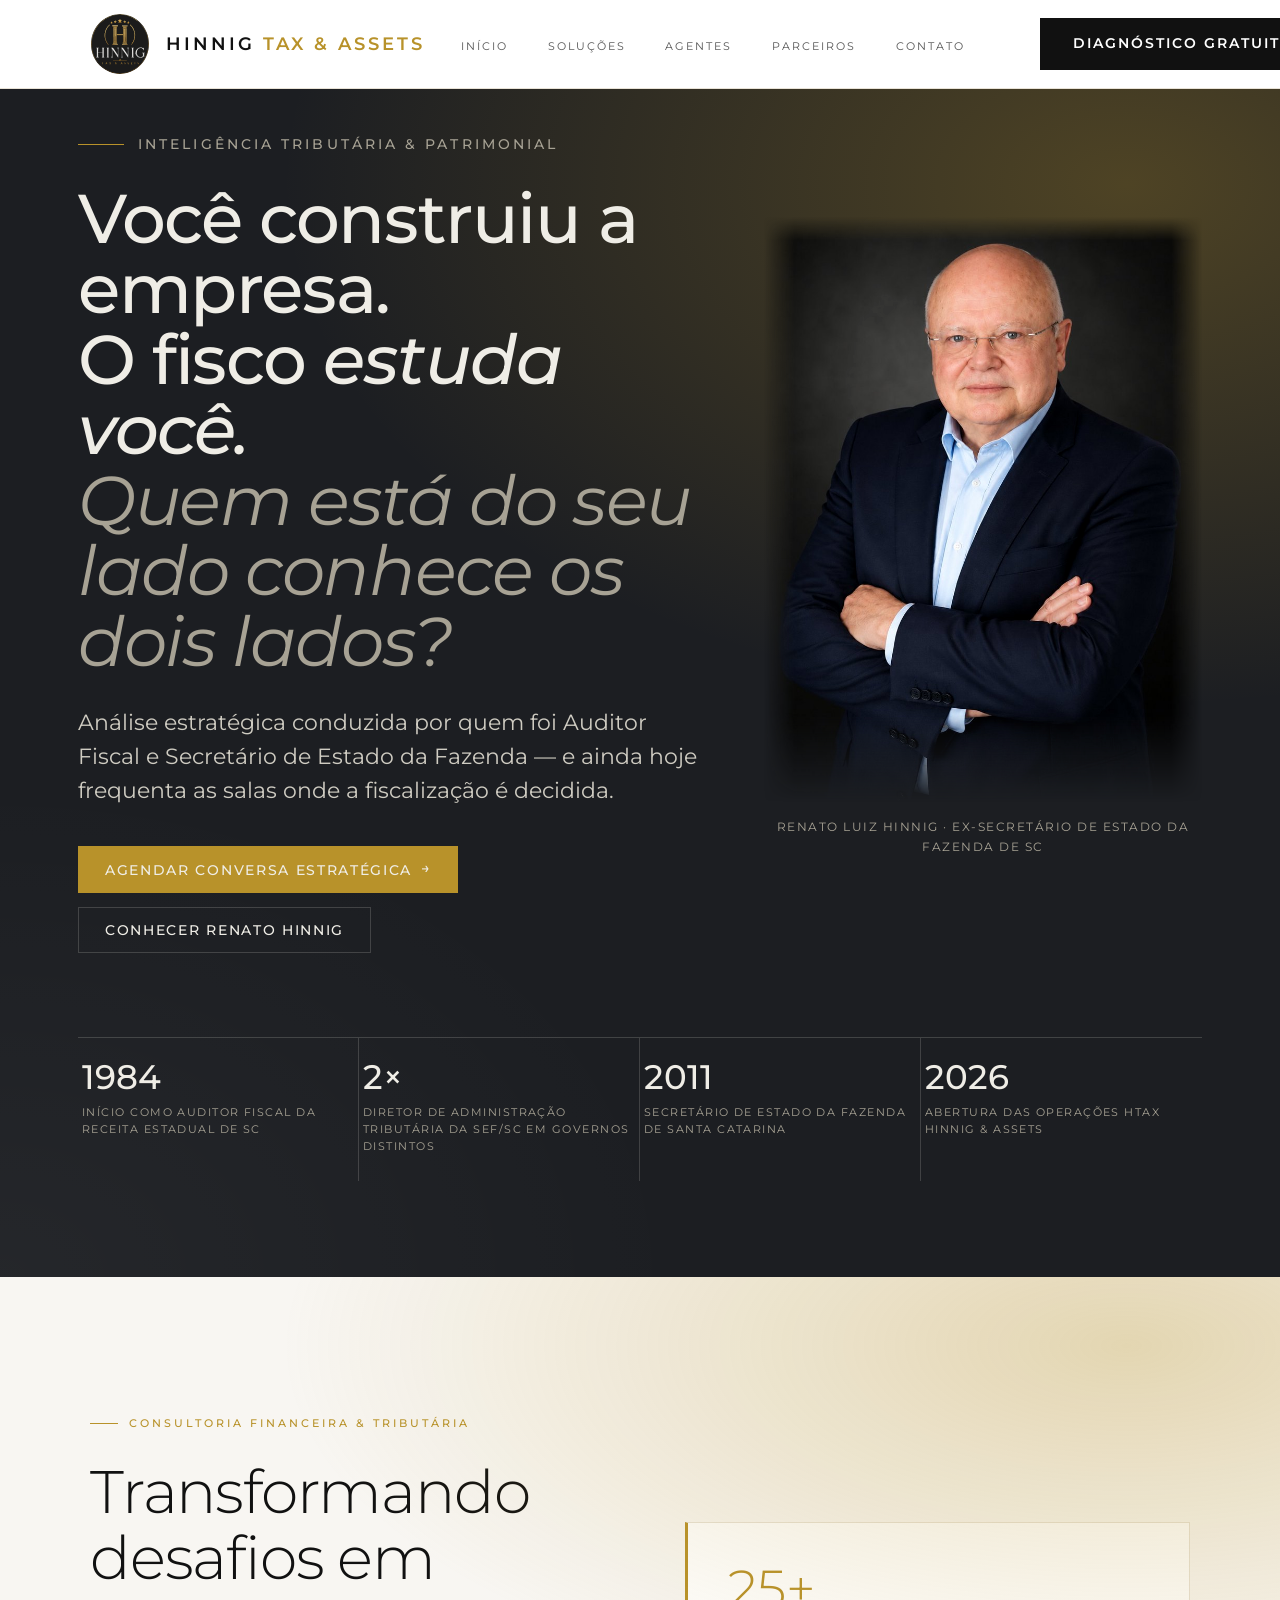
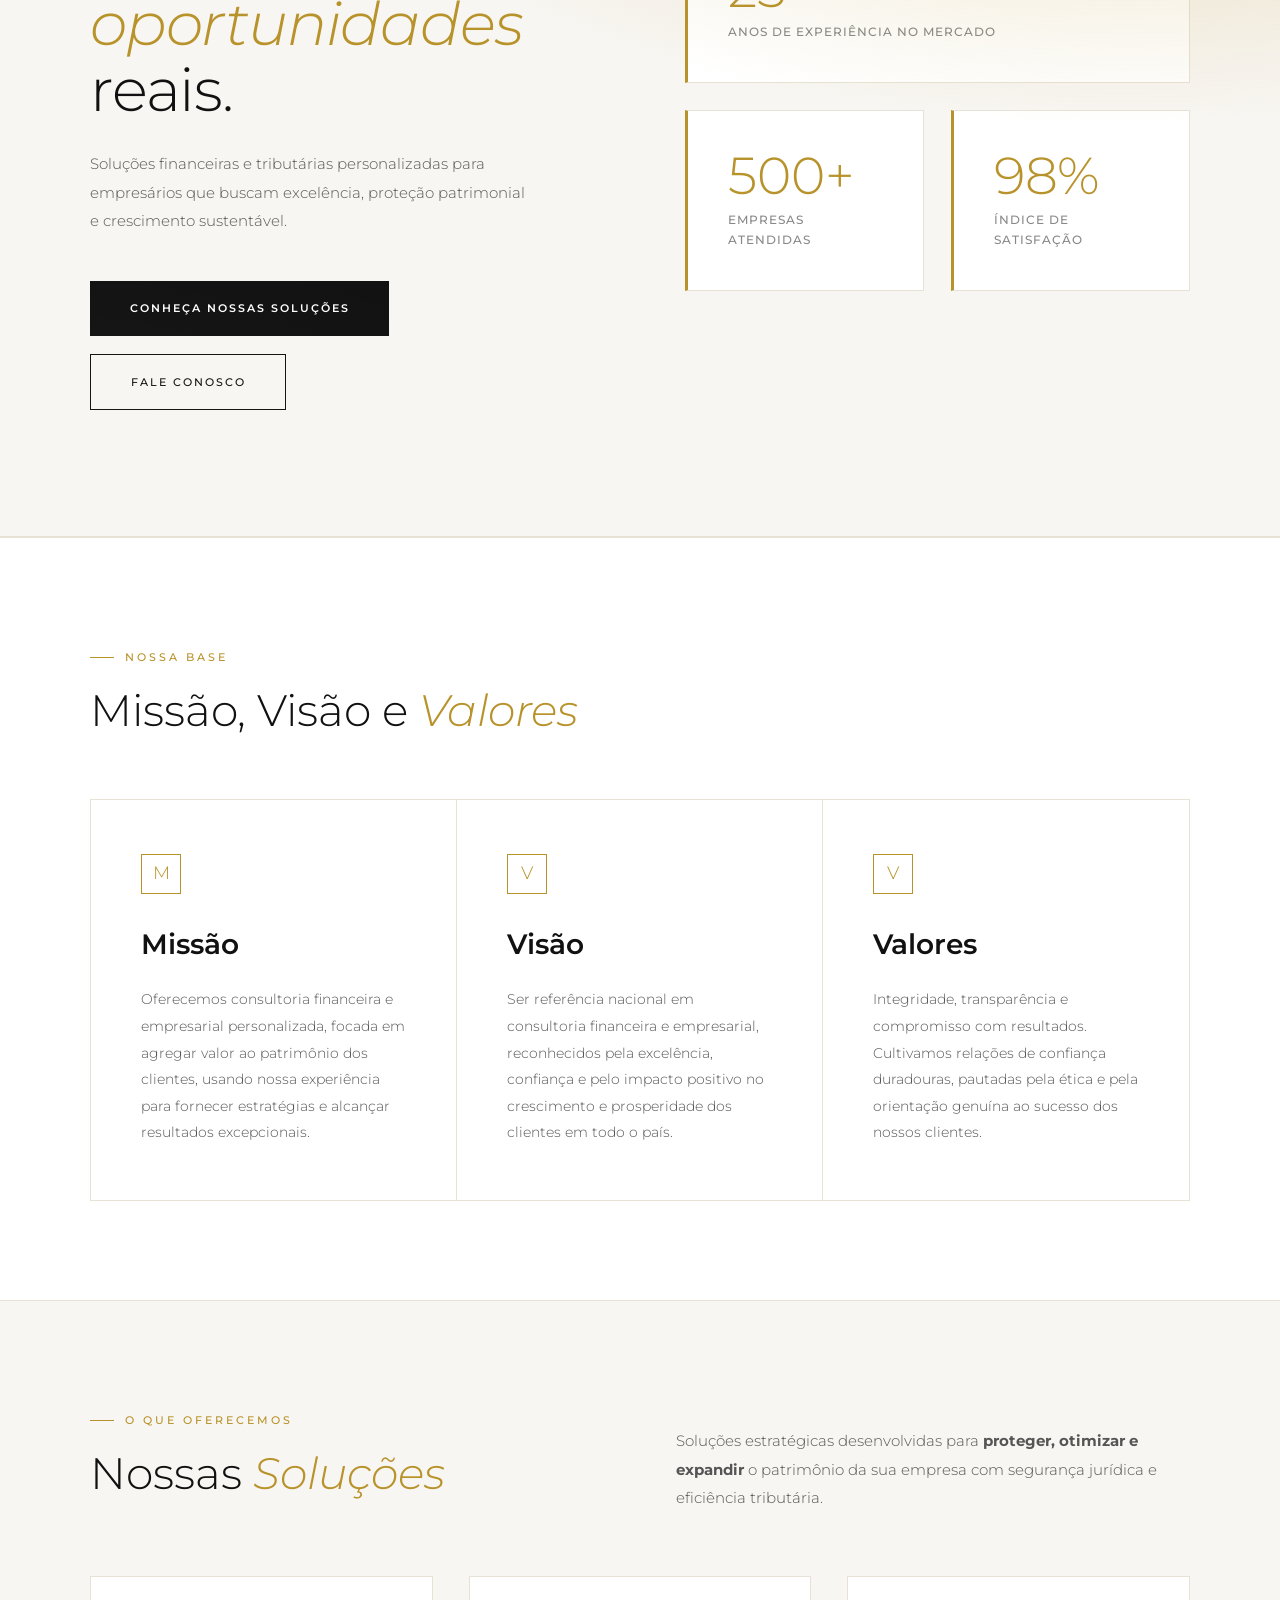
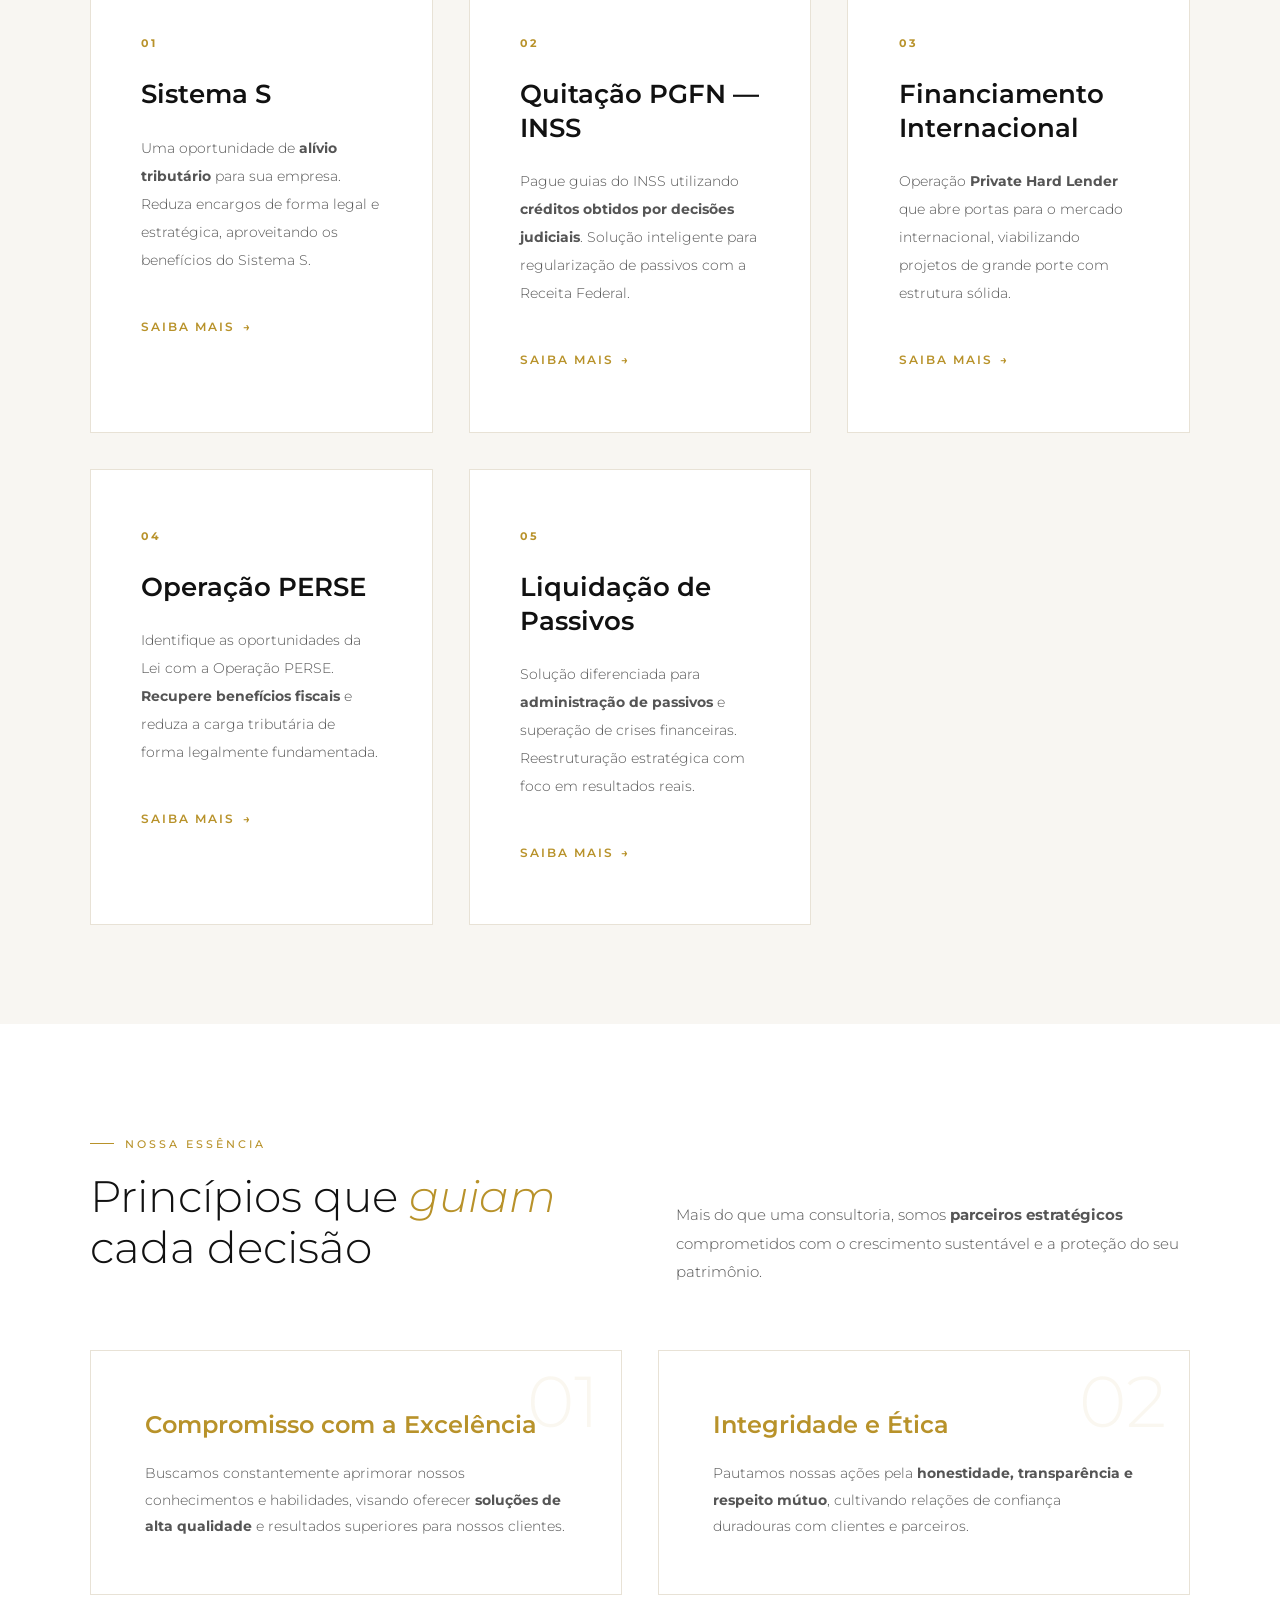
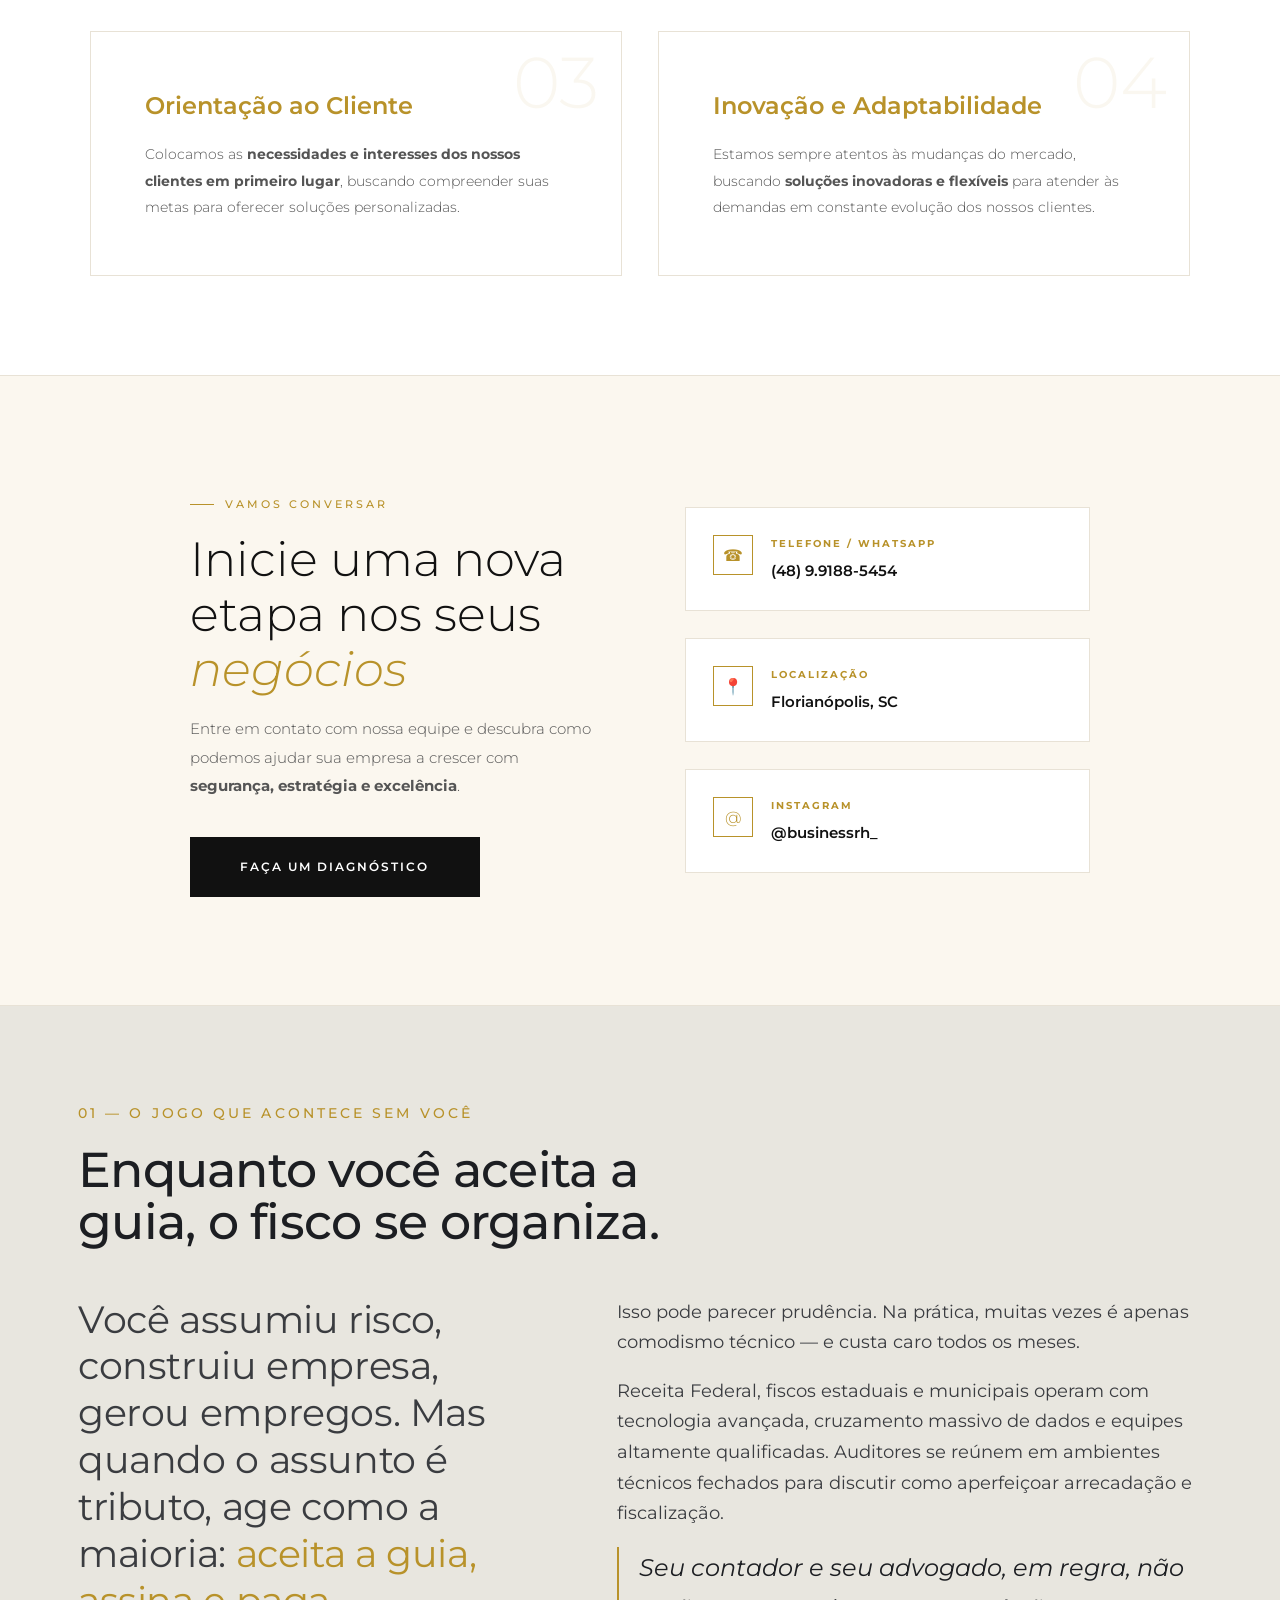
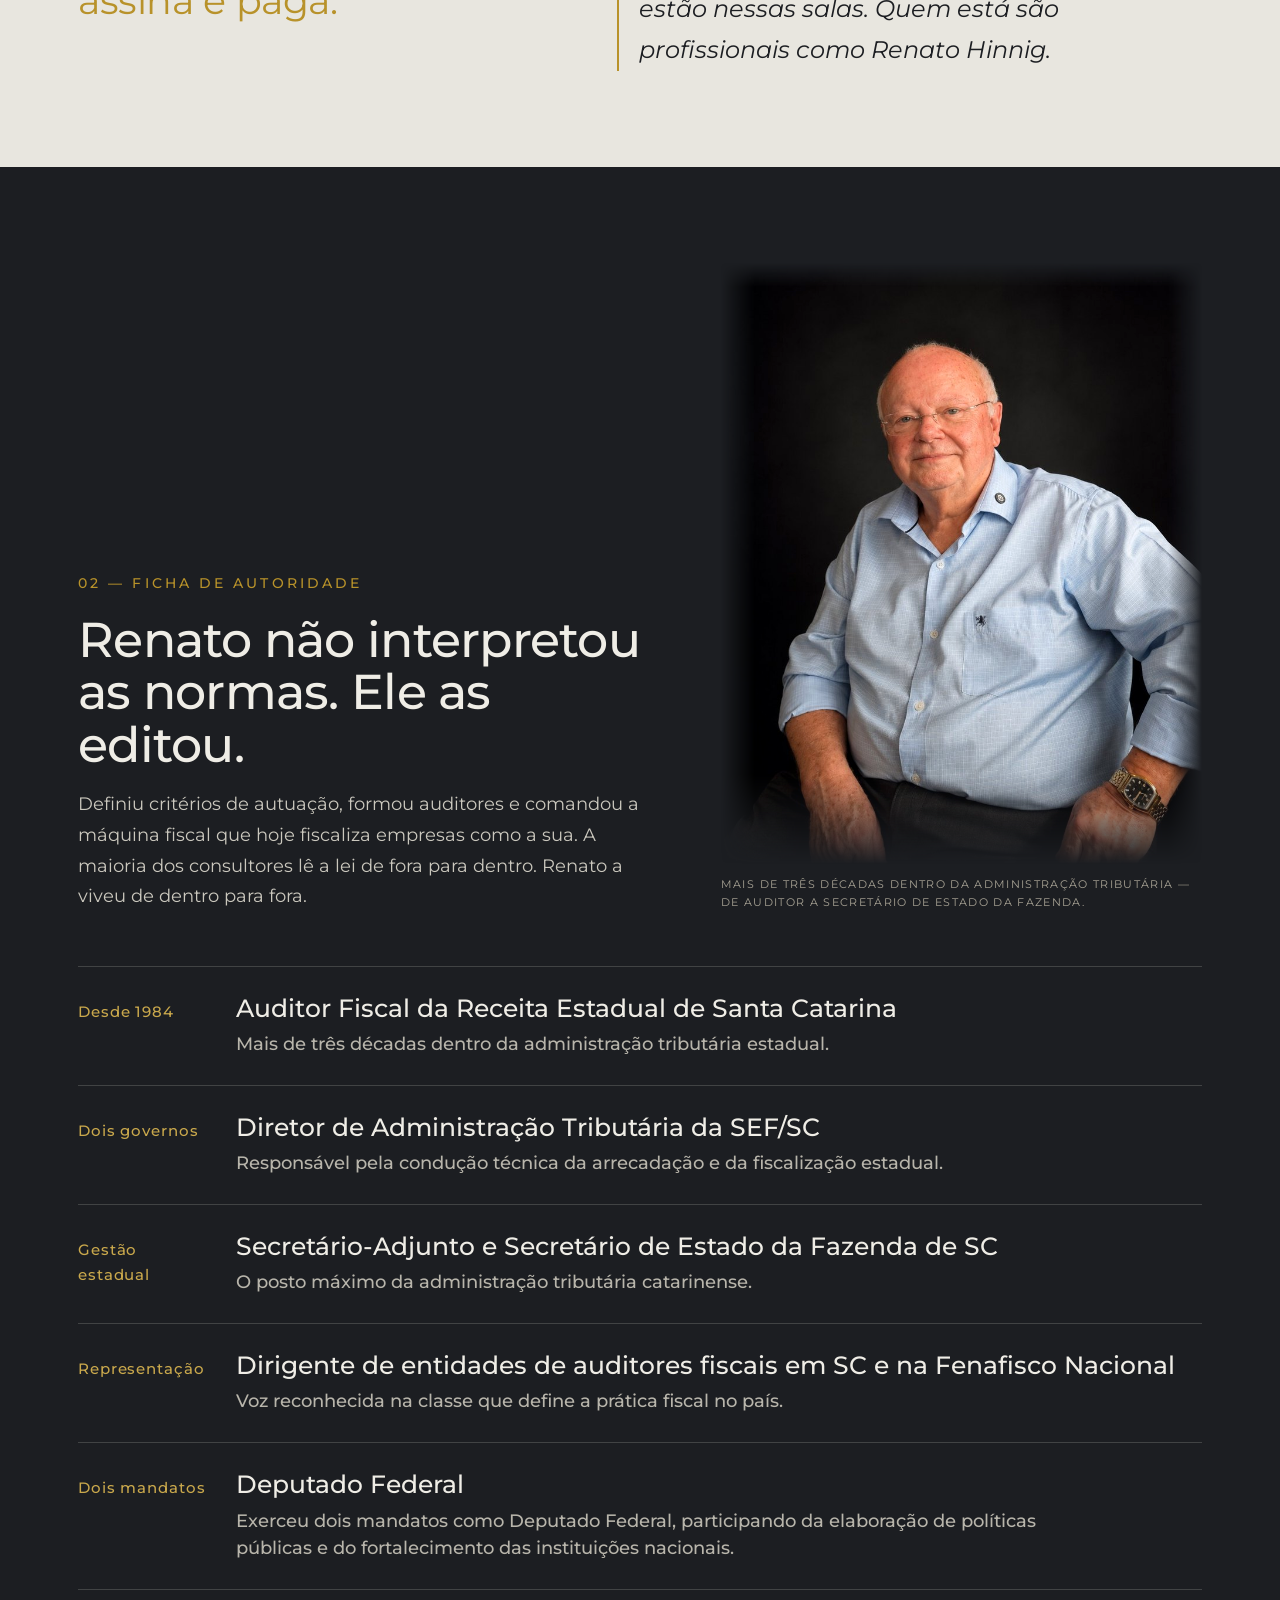
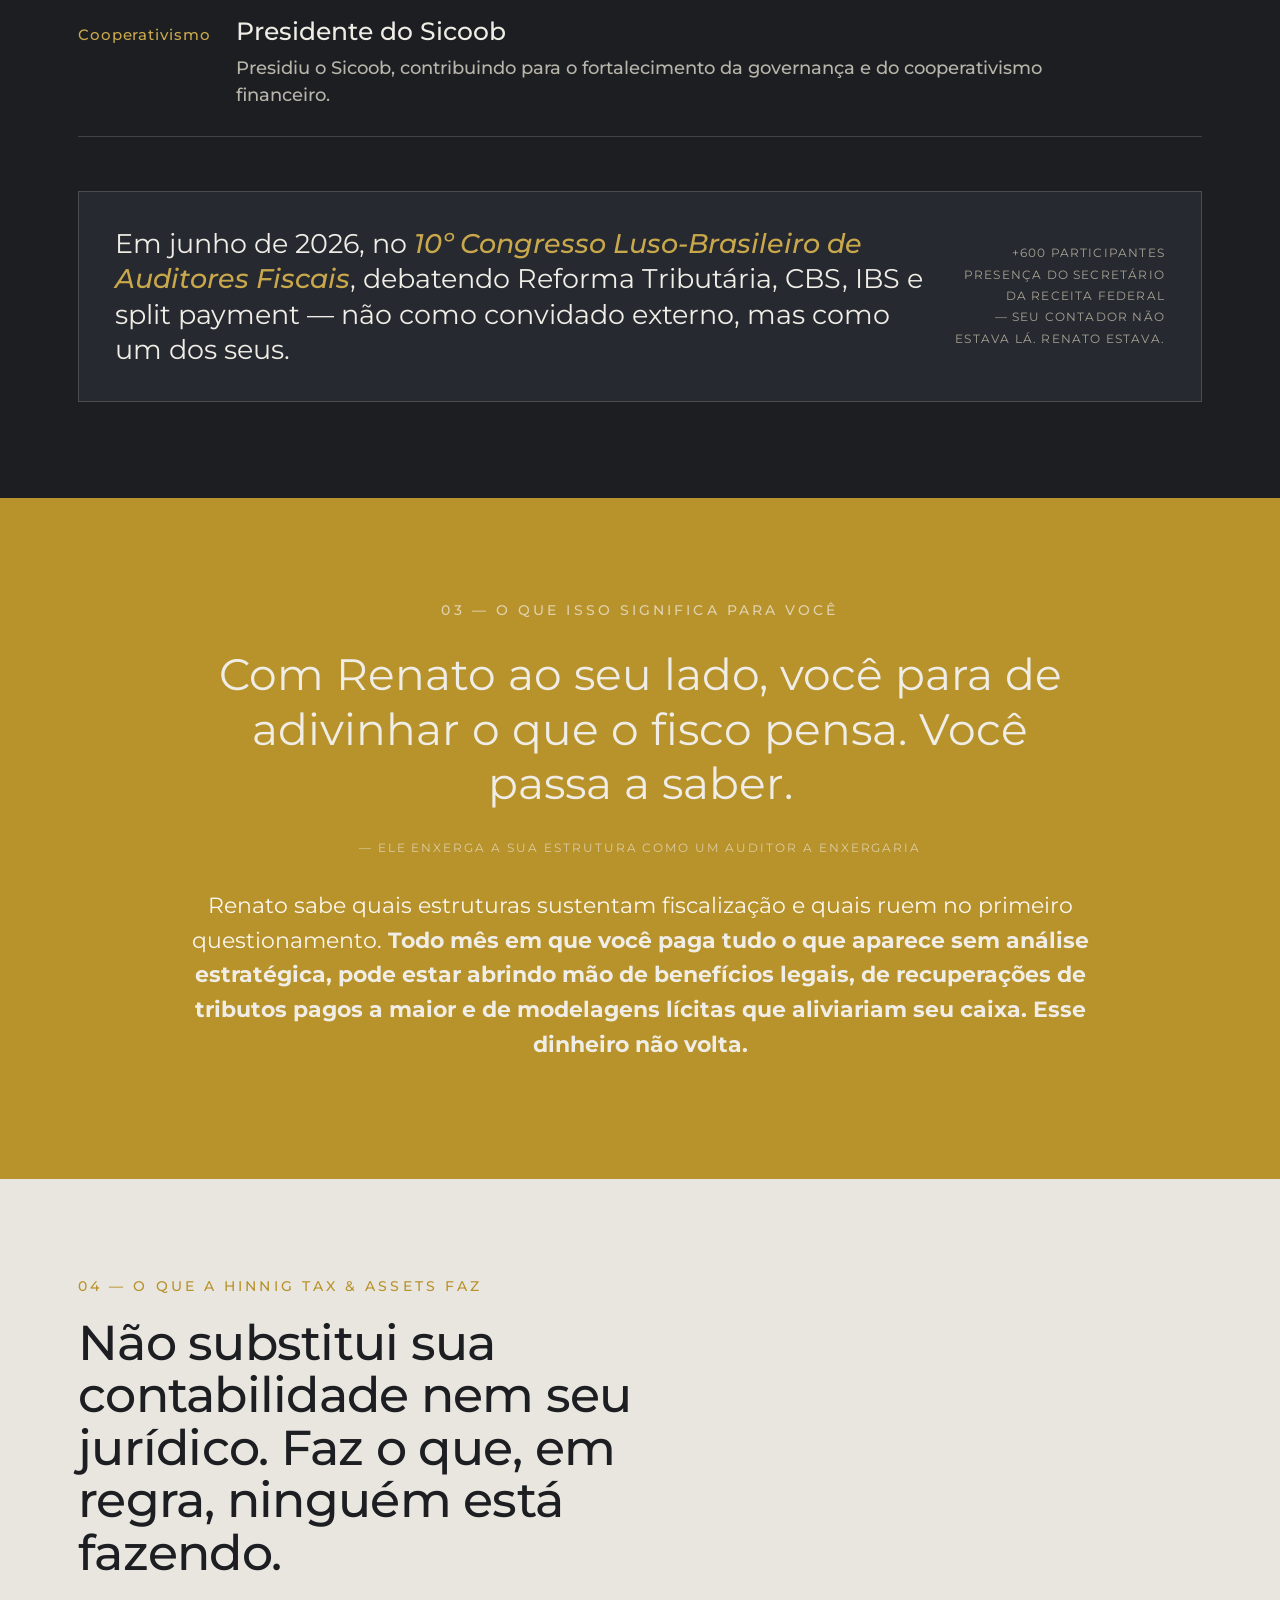
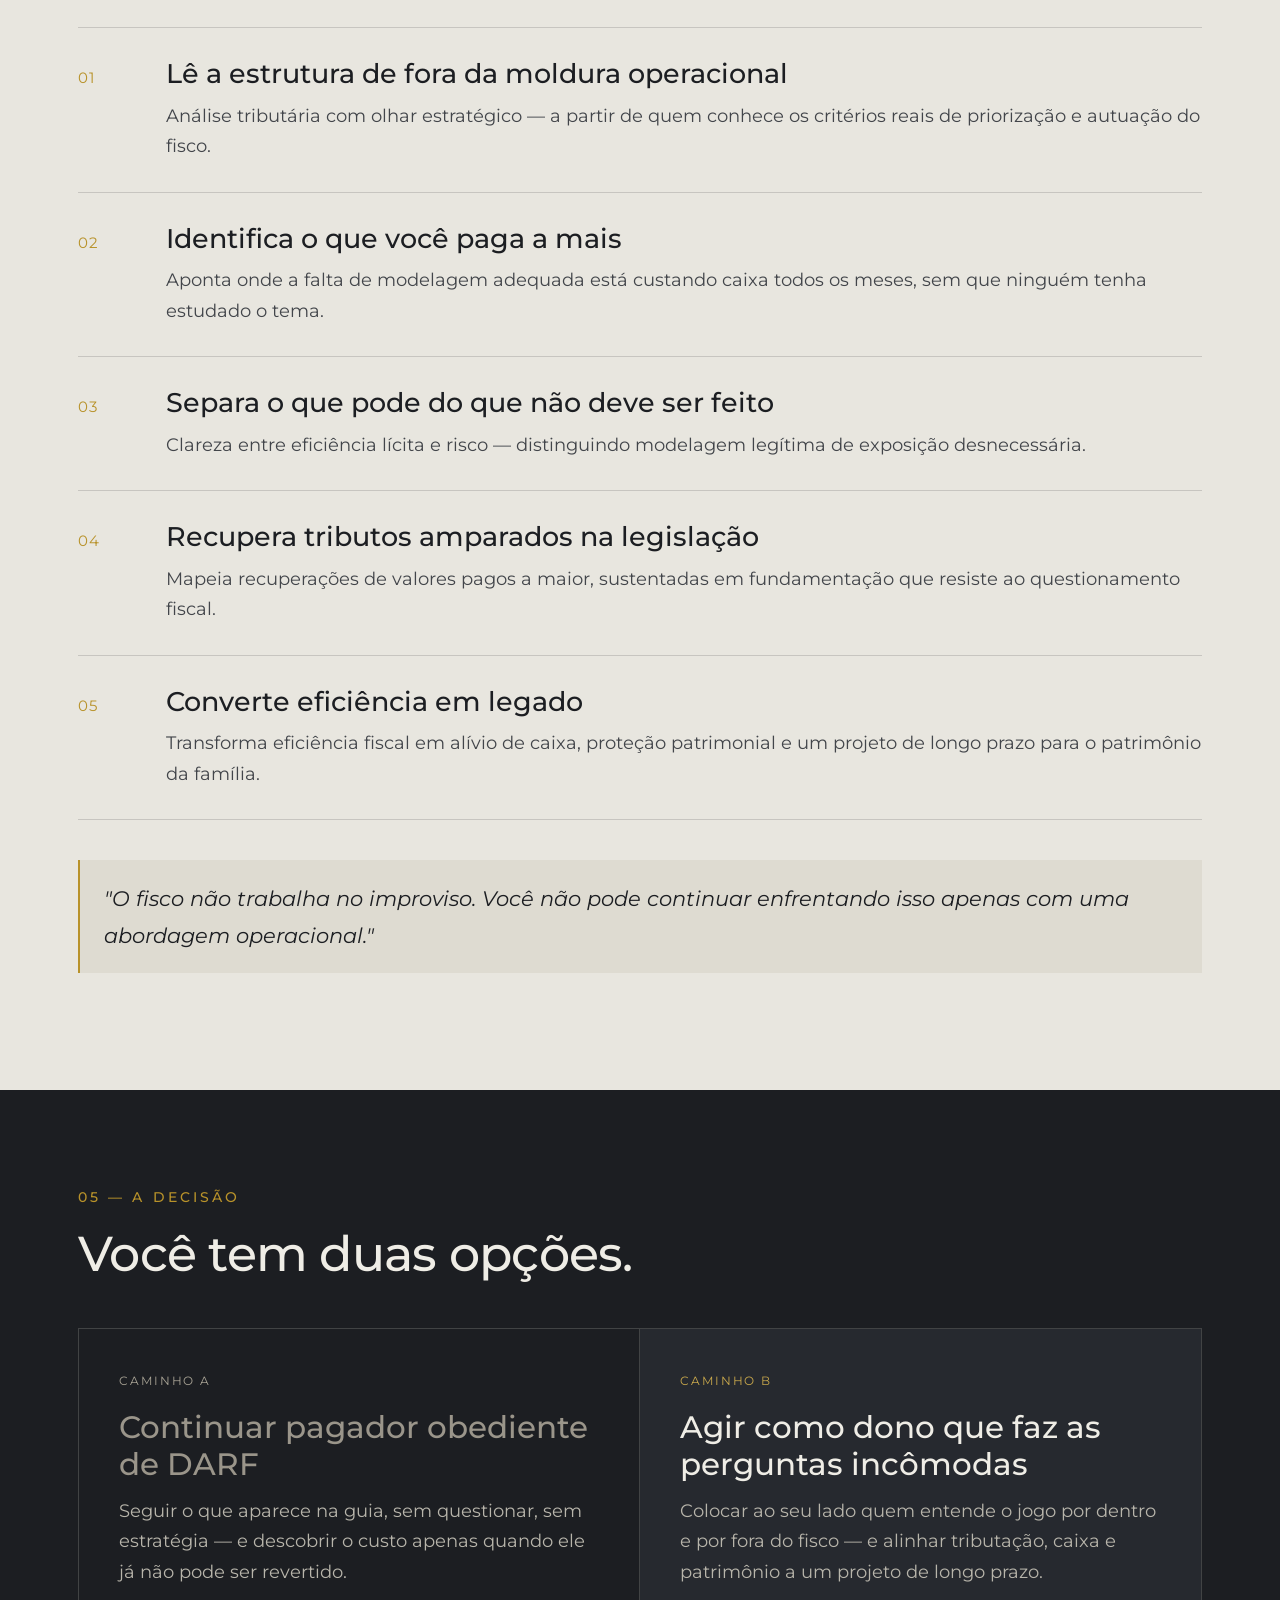
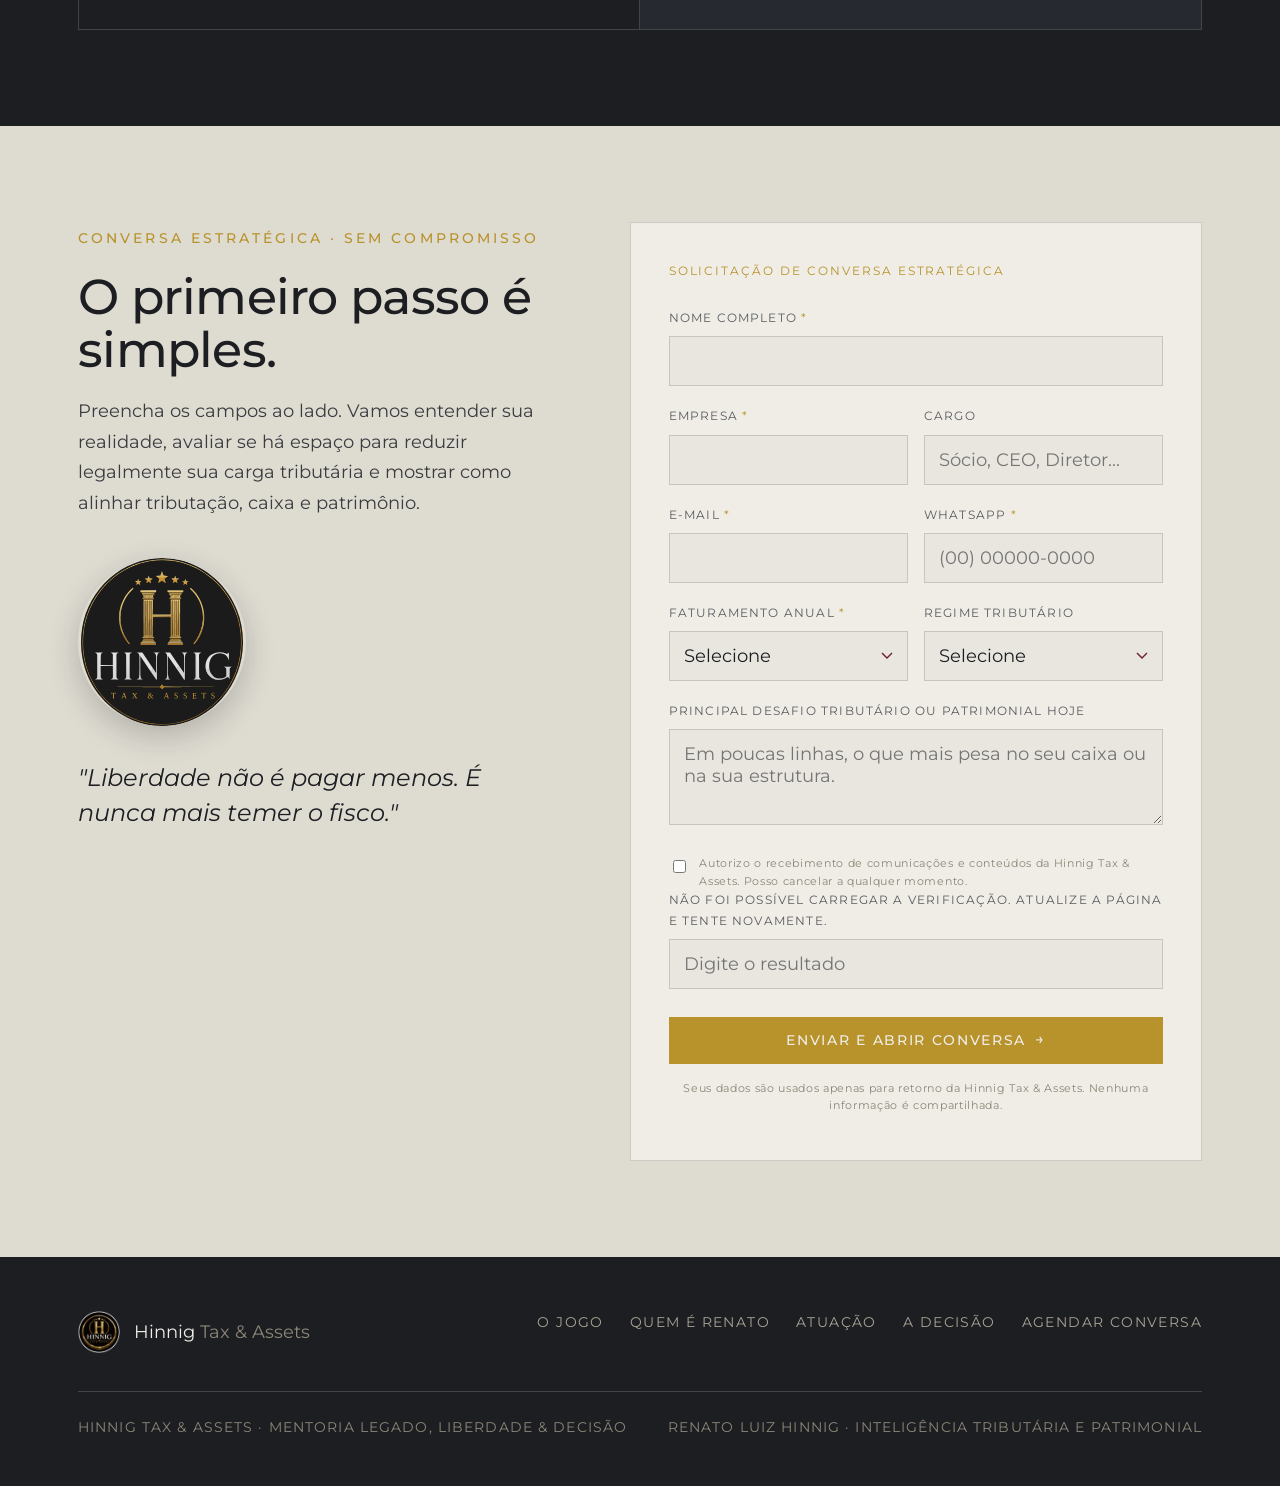
==== commit 044186de: "Add files via upload" ====
--- a/index.html
+++ b/index.html
@@ -348,7 +348,7 @@
 .institutional{background:var(--white);color:var(--black);font-family:'Montserrat',sans-serif;font-weight:300;overflow-x:hidden;}
 
 .institutional /* NAV */
-nav{background:var(--white);border-bottom:1px solid var(--border);display:flex;align-items:center;justify-content:space-between;padding:1.4rem 5rem;position:sticky;top:0;z-index:100;}
+header > nav{background:var(--white);border-bottom:1px solid var(--border);display:flex;align-items:center;justify-content:space-between;padding:1.4rem 5rem;position:sticky;top:0;z-index:100;}
 .institutional .nav-logo{display:flex;align-items:center;gap:0.8rem;}
 .institutional .nav-logo-circle{width:38px;height:38px;border-radius:50%;border:1.5px solid var(--gold);display:flex;align-items:center;justify-content:center;font-family:'Cormorant Garamond',serif;font-size:17px;color:var(--gold);}
 .institutional .nav-brand{font-family:'Cormorant Garamond',serif;font-size:18px;font-weight:600;letter-spacing:3px;color:var(--black);}
@@ -455,7 +455,7 @@
 
 .institutional /* MOBILE */
 @media(max-width:768px){
-  nav{padding:1rem 1.5rem;}
+  header > nav{padding:1rem 1.5rem;}
   .nav-links{display:none;}
   .hero{padding:4rem 1.5rem;grid-template-columns:1fr;gap:3rem;}
   .hero h1{font-size:42px;}
@@ -701,7 +701,95 @@
   }
 }
 
-</style></head>
+</style>
+<style>
+/* Tipografia unificada e ampliação para leitura mais confortável. */
+html{font-size:112.5%;}
+body,body *,body *::before,body *::after{font-family:'Montserrat',sans-serif !important;}
+body{font-size:1rem;line-height:1.7;}
+.eyebrow,.fineprint,.btn,.nav-list a,.header-cta,.foot-links a,.foot-bottom{font-size:.78rem;}
+.lead{font-size:1.35rem;}
+.mobile-menu-toggle{display:none;background:transparent;border:1px solid var(--border,#E8E2D6);width:44px;height:44px;padding:10px;cursor:pointer;}
+.mobile-menu-toggle span{display:block;width:100%;height:2px;background:var(--black,#111);margin:4px 0;}
+.mobile-only-cta{display:none;}
+@media(max-width:900px){
+  .hinnig-header{gap:.75rem;flex-wrap:wrap;position:relative;}
+  .hinnig-header > .header-cta{display:none;}
+  .hinnig-header .mobile-menu-toggle{display:block;margin-left:auto;}
+  .hinnig-header .header-links.mobile-open{display:flex;order:3;flex-basis:100%;flex-direction:column;align-items:stretch;gap:0;margin:0;padding:0;border-top:1px solid var(--border,#E8E2D6);}
+  .hinnig-header .header-links.mobile-open li{width:100%;border-bottom:1px solid var(--border,#E8E2D6);}
+  .hinnig-header .header-links.mobile-open > li > a{display:block;padding:1rem 0;font-size:.78rem;}
+  .hinnig-header .header-links.mobile-open .nav-dropdown{position:static;}
+  .hinnig-header .header-links.mobile-open .nav-dropdown-menu{display:block;position:static;min-width:0;border:0;border-top:1px solid var(--border,#E8E2D6);box-shadow:none;padding:0;background:#F8F6F2;}
+  .hinnig-header .header-links.mobile-open .nav-dropdown-menu a{padding:.8rem 1rem;font-size:.72rem;}
+  .hinnig-header .mobile-only-cta{display:block;background:var(--black,#111);color:#fff;padding:1rem;text-align:center;}
+}
+@media(max-width:480px){
+  .hero-cta .btn{width:100%;justify-content:center;}
+  .hero-strip{grid-template-columns:1fr;}
+  .hero-strip .cell,.hero-strip .cell:nth-child(2){border-right:0;border-bottom:1px solid var(--line-dark);}
+  .hero-strip .cell:last-child{border-bottom:0;}
+}
+
+/* Cartões institucionais: uma coluna no celular, sem comprimir o conteúdo. */
+@media(max-width:768px){
+  .hero-strip{grid-template-columns:1fr;}
+  .hero-strip .cell,
+  .hero-strip .cell:nth-child(2){border-right:0;border-bottom:1px solid var(--line-dark);}
+  .hero-strip .cell:last-child{border-bottom:0;}
+  .rec-row,
+  .svc,
+  .dec-grid,
+  .row2{grid-template-columns:1fr;}
+  .rec-row{gap:.5rem;}
+  .svc{gap:.5rem;}
+  .svc .num{padding-top:0;}
+  .dec-col:first-child{border-right:none;border-bottom:1px solid var(--line-dark);}
+  .institutional .hero-stats-row{grid-template-columns:1fr;gap:1rem;}
+  .institutional .mvv-grid{
+    grid-template-columns:1fr;
+    gap:1.25rem;
+    margin-top:2rem;
+    border:0;
+  }
+  .institutional .mvv-card,
+  .institutional .mvv-card:last-child{
+    padding:2rem 1.5rem;
+    border:1px solid var(--border);
+  }
+  .institutional .solucoes-header,
+  .institutional .valores-header{
+    grid-template-columns:1fr;
+    gap:1rem;
+    margin-bottom:2rem;
+  }
+  .institutional .solucoes-grid,
+  .institutional .valores-grid{
+    grid-template-columns:1fr;
+    gap:1.25rem;
+  }
+  .institutional .solucao-card,
+  .institutional .valor-item{
+    min-height:0;
+    padding:2rem 1.5rem;
+  }
+  .institutional .solucao-card h3{font-size:1.45rem;}
+  .institutional .solucao-card p{line-height:1.75;}
+  .institutional .cta{padding:4rem 1.5rem;}
+  .institutional .cta-inner{grid-template-columns:1fr;gap:2.5rem;}
+  .institutional .cta-left h2{font-size:2.15rem;}
+  .institutional .cta-left .btn-black{display:flex;width:100%;padding:1rem 1.25rem!important;}
+  .institutional .cta-info-item{padding:1.25rem;}
+  .institutional .cta-info-val{overflow-wrap:anywhere;}
+}
+@media(max-width:480px){
+  .institutional .mvv-card,
+  .institutional .mvv-card:last-child,
+  .institutional .solucao-card,
+  .institutional .valor-item{padding:1.5rem 1.25rem;}
+}
+</style>
+</head>
 <body>
 <header id="hdr">
   <nav class="hinnig-header">
@@ -725,13 +813,12 @@
         </div>
       </li>
 
-      <li><a href="index.html#sobre">Sobre</a></li>
       <li><a href="agentes.html">Agentes</a></li>
       <li><a href="parceiros.html">Parceiros</a></li>
       <li><a href="contato.html">Contato</a></li>
     </ul>
 
-    <a class="header-cta" href="#conversa">Diagnóstico gratuito</a>
+    <a class="header-cta" href="#contato">Diagnóstico gratuito</a>
   </nav>
 </header>
 <main id="topo"><section class="hero" id="hero">
@@ -754,8 +841,8 @@
 <div class="hero-strip">
 <div class="cell reveal"><div class="n">1984</div><div class="l">Início como Auditor Fiscal da Receita Estadual de SC</div></div>
 <div class="cell reveal"><div class="n">2×</div><div class="l">Diretor de Administração Tributária da SEF/SC em governos distintos</div></div>
-<div class="cell reveal"><div class="n">Topo</div><div class="l">Secretário de Estado da Fazenda de Santa Catarina</div></div>
-<div class="cell reveal"><div class="n">2026</div><div class="l">Presente no 10º Congresso Luso-Brasileiro de Auditores Fiscais</div></div>
+<div class="cell reveal"><div class="n">2011</div><div class="l">Secretário de Estado da Fazenda de Santa Catarina</div></div>
+<div class="cell reveal"><div class="n">2026</div><div class="l">Abertura das operações HTAX Hinnig &amp; Assets</div></div>
 </div>
 </div>
 </section><!-- BLOCO INSTITUCIONAL / HOME ATUAL -->
@@ -880,27 +967,6 @@
 </div>
 </div>
 </section>
-<div class="sobre">
-<div class="sobre-left">
-<img src="logo.svg" alt="Hinnig Tax & Assets" class="sobre-logo-big logo-big-img">
-<h2>HINNIG</h2>
-<div class="sobre-sub">Tax &amp; Assets · Desde 2000</div>
-<p>Fundada em 2000, a Hinnig Tax &amp; Assets tem uma <strong style="color:rgba(255,255,255,0.85);">trajetória sólida e repleta de conquistas</strong>. Ao longo dos anos, construímos uma extensa rede global de parceiros de negócios.</p>
-<p>Nossa equipe é composta por <strong style="color:rgba(255,255,255,0.85);">profissionais experientes</strong> que buscam parcerias com empresários, empreendedores e visionários que acreditam no poder da inovação.</p>
-</div>
-<div class="sobre-right">
-<div class="section-tag"><div class="section-tag-line"></div><span>Quem somos</span></div>
-<h2 class="section-title">Sobre a <em>HTA</em></h2>
-<div class="divider"></div>
-<p class="section-sub">Somos uma consultoria especializada em <strong>soluções tributárias e financeiras de alto impacto</strong>. Nossa missão é transformar complexidade em oportunidade, protegendo e expandindo o patrimônio dos nossos clientes com integridade e excelência.</p>
-<div class="sobre-stats">
-<div class="sobre-stat"><div class="sobre-stat-num">25+</div><div class="sobre-stat-label">Anos no mercado</div></div>
-<div class="sobre-stat"><div class="sobre-stat-num">500+</div><div class="sobre-stat-label">Empresas atendidas</div></div>
-<div class="sobre-stat"><div class="sobre-stat-num">5</div><div class="sobre-stat-label">Soluções especializadas</div></div>
-<div class="sobre-stat"><div class="sobre-stat-num">SC</div><div class="sobre-stat-label">Florianópolis</div></div>
-</div>
-</div>
-</div>
 <div class="cta">
 <div class="cta-inner">
 <div class="cta-left">
@@ -1081,7 +1147,7 @@
 </div>
 <div class="field">
 <label for="telefone">WhatsApp <span class="req">*</span></label>
-<input autocomplete="tel" id="telefone" name="whatsapp" placeholder="(00) 00000-0000" required="" type="tel"/>
+<input autocomplete="tel" id="telefone" name="telefone" placeholder="(00) 00000-0000" required="" type="tel"/>
 </div>
 </div>
 <div class="row2">
@@ -1110,7 +1176,32 @@
 <label for="desafio">Principal desafio tributário ou patrimonial hoje</label>
 <textarea id="desafio" name="desafio" placeholder="Em poucas linhas, o que mais pesa no seu caixa ou na sua estrutura."></textarea>
 </div>
-<button class="btn btn-primary submit" type="submit">Enviar e abrir conversa <span class="arrow">→</span></button>
+<label class="priv" style="display:flex; gap:.6rem; align-items:flex-start; text-align:left; cursor:pointer;">
+<input name="consentimento_marketing" type="checkbox" value="1" style="margin-top:.3rem;"/>
+<span>Autorizo o recebimento de comunicações e conteúdos da Hinnig Tax &amp; Assets. Posso cancelar a qualquer momento.</span>
+</label>
+<div class="field">
+<label for="captcha-resposta" data-captcha-pergunta>Carregando verificação...</label>
+<input autocomplete="off" disabled="" id="captcha-resposta" inputmode="numeric" name="captcha_resposta" placeholder="Digite o resultado" required="" type="text"/>
+</div>
+<button
+    id="btn-enviar"
+    class="btn btn-primary submit"
+    type="submit">
+    Enviar e abrir conversa
+    <span class="arrow">→</span>
+</button>
+
+<div id="form-msg-ok" class="form-msg-ok" style="display:none;">
+    <h3>Solicitação enviada com sucesso!</h3>
+    <p>
+        Recebemos suas informações e nossa equipe entrará em contato em breve
+        para dar continuidade ao seu diagnóstico estratégico.
+    </p>
+</div>
+
+<div id="form-msg-erro" style="display:none;" class="form-msg-erro">
+</div>
 <p class="priv">Seus dados são usados apenas para retorno da Hinnig Tax &amp; Assets. Nenhuma informação é compartilhada.</p>
 <div class="form-msg" id="formMsg">
 <div class="ok">Recebido.</div>
@@ -1145,6 +1236,8 @@
 </div>
 </div>
 </footer>
+<script src="responsive.js"></script>
+<script src="captcha.js"></script>
 <script>
 /* ===== CONFIGURAÇÃO — ALTERE AQUI ANTES DE PUBLICAR =====
    WHATSAPP: número com DDI e DDD, só dígitos (ex.: 5547999999999)
@@ -1168,48 +1261,39 @@
 const form = document.getElementById('leadForm');
 const msg  = document.getElementById('formMsg');
 
-function encode(data){
-  return Object.keys(data).map(k=>encodeURIComponent(k)+'='+encodeURIComponent(data[k])).join('&');
-}
-
-form.addEventListener('submit', function(ev){
+if (window.inicializarCaptcha) window.inicializarCaptcha(form);
+
+const parametros = new URLSearchParams(window.location.search);
+['origem', 'pagina_origem', 'utm_source', 'utm_medium', 'utm_campaign', 'utm_term', 'utm_content'].forEach(nome => {
+  const input = document.createElement('input');
+  input.type = 'hidden';
+  input.name = nome;
+  input.value = nome === 'origem' ? 'pagina-inicial' : (nome === 'pagina_origem' ? window.location.href : (parametros.get(nome) || ''));
+  form.appendChild(input);
+});
+
+form.addEventListener('submit', async function(ev){
   ev.preventDefault();
-  let ok = true;
-  form.querySelectorAll('[required]').forEach(f=>{
-    const bad = !f.value || (f.type==='email' && !/^[^@\s]+@[^@\s]+\.[^@\s]+$/.test(f.value));
-    f.classList.toggle('err', bad);
-    if(bad) ok = false;
-  });
-  if(!ok){ form.querySelector('.err').focus(); return; }
-
-  const v = id => (document.getElementById(id).value || '—');
-  const data = {
-    'form-name':'conversa-estrategica',
-    nome:v('nome'), empresa:v('empresa'), cargo:v('cargo'),
-    email:v('email'), telefone:v('telefone'),
-    faturamento:v('faturamento'), regime:v('regime'), desafio:v('desafio')
-  };
-
-  /* 1) tenta registrar no Netlify Forms (silencioso se não estiver no Netlify) */
-  try{
-    fetch('/', {method:'POST', headers:{'Content-Type':'application/x-www-form-urlencoded'}, body:encode(data)});
-  }catch(e){}
-
-  /* 2) abre WhatsApp com o resumo qualificado */
-  const txt =
-`Solicitação de conversa estratégica — Hinnig Tax & Assets
-Nome: ${data.nome}
-Empresa: ${data.empresa}
-Cargo: ${data.cargo}
-E-mail: ${data.email}
-WhatsApp: ${data.telefone}
-Faturamento anual: ${data.faturamento}
-Regime: ${data.regime}
-Desafio: ${data.desafio}`;
-  window.open('https://wa.me/'+WHATSAPP+'?text='+encodeURIComponent(txt), '_blank');
-
-  form.style.display='none';
-  msg.style.display='block';
+  if (!form.reportValidity()) return;
+
+  const botao = form.querySelector('[type="submit"]');
+  const textoOriginal = botao.textContent;
+  botao.disabled = true;
+  botao.textContent = 'Enviando...';
+
+  try {
+    const resposta = await fetch('contato.php', {method:'POST', body:new FormData(form)});
+    const resultado = await resposta.json();
+    if (!resposta.ok || !resultado.ok) throw new Error((resultado.erros || [resultado.erro || 'Não foi possível enviar.']).join(' '));
+    form.style.display = 'none';
+    msg.style.display = 'block';
+  } catch (erro) {
+    const erroBox = document.getElementById('form-msg-erro');
+    erroBox.textContent = erro.message;
+    erroBox.style.display = 'block';
+    botao.disabled = false;
+    botao.textContent = textoOriginal;
+  }
 });
 </script>
 </body>
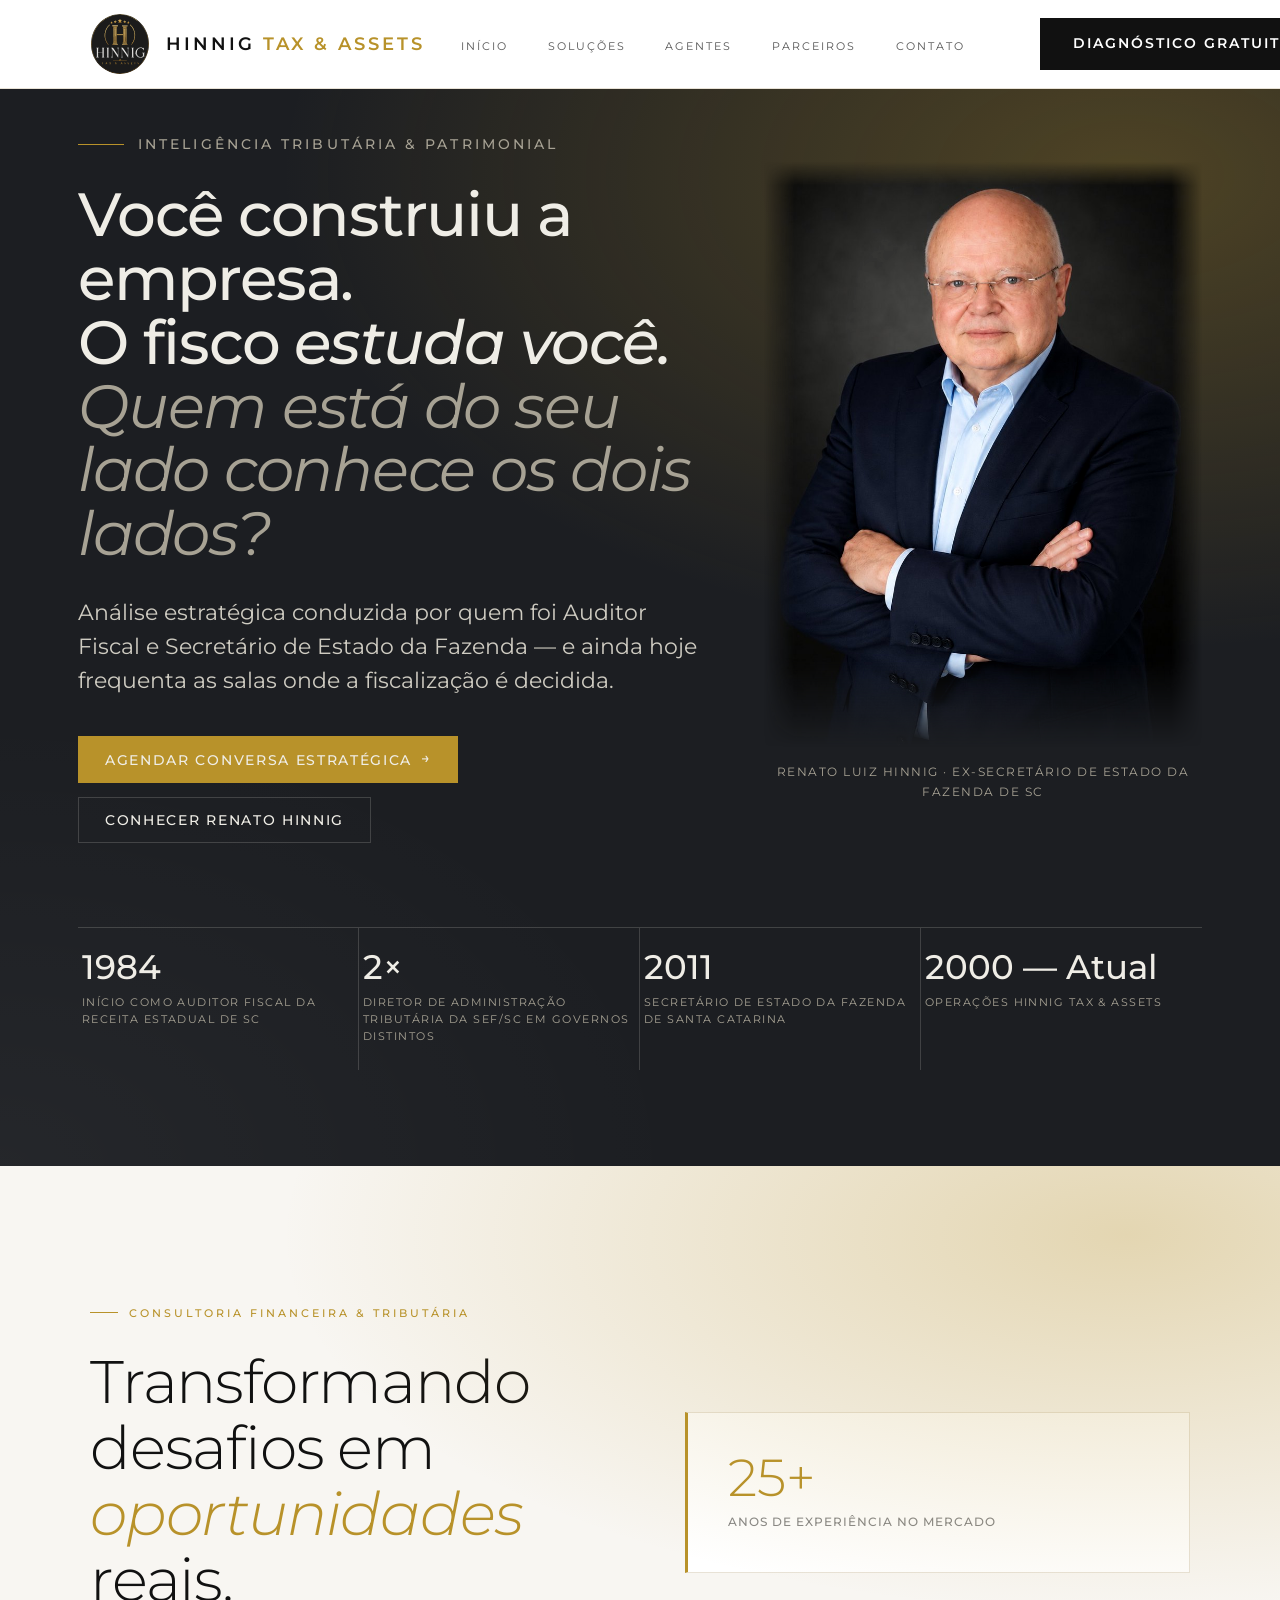
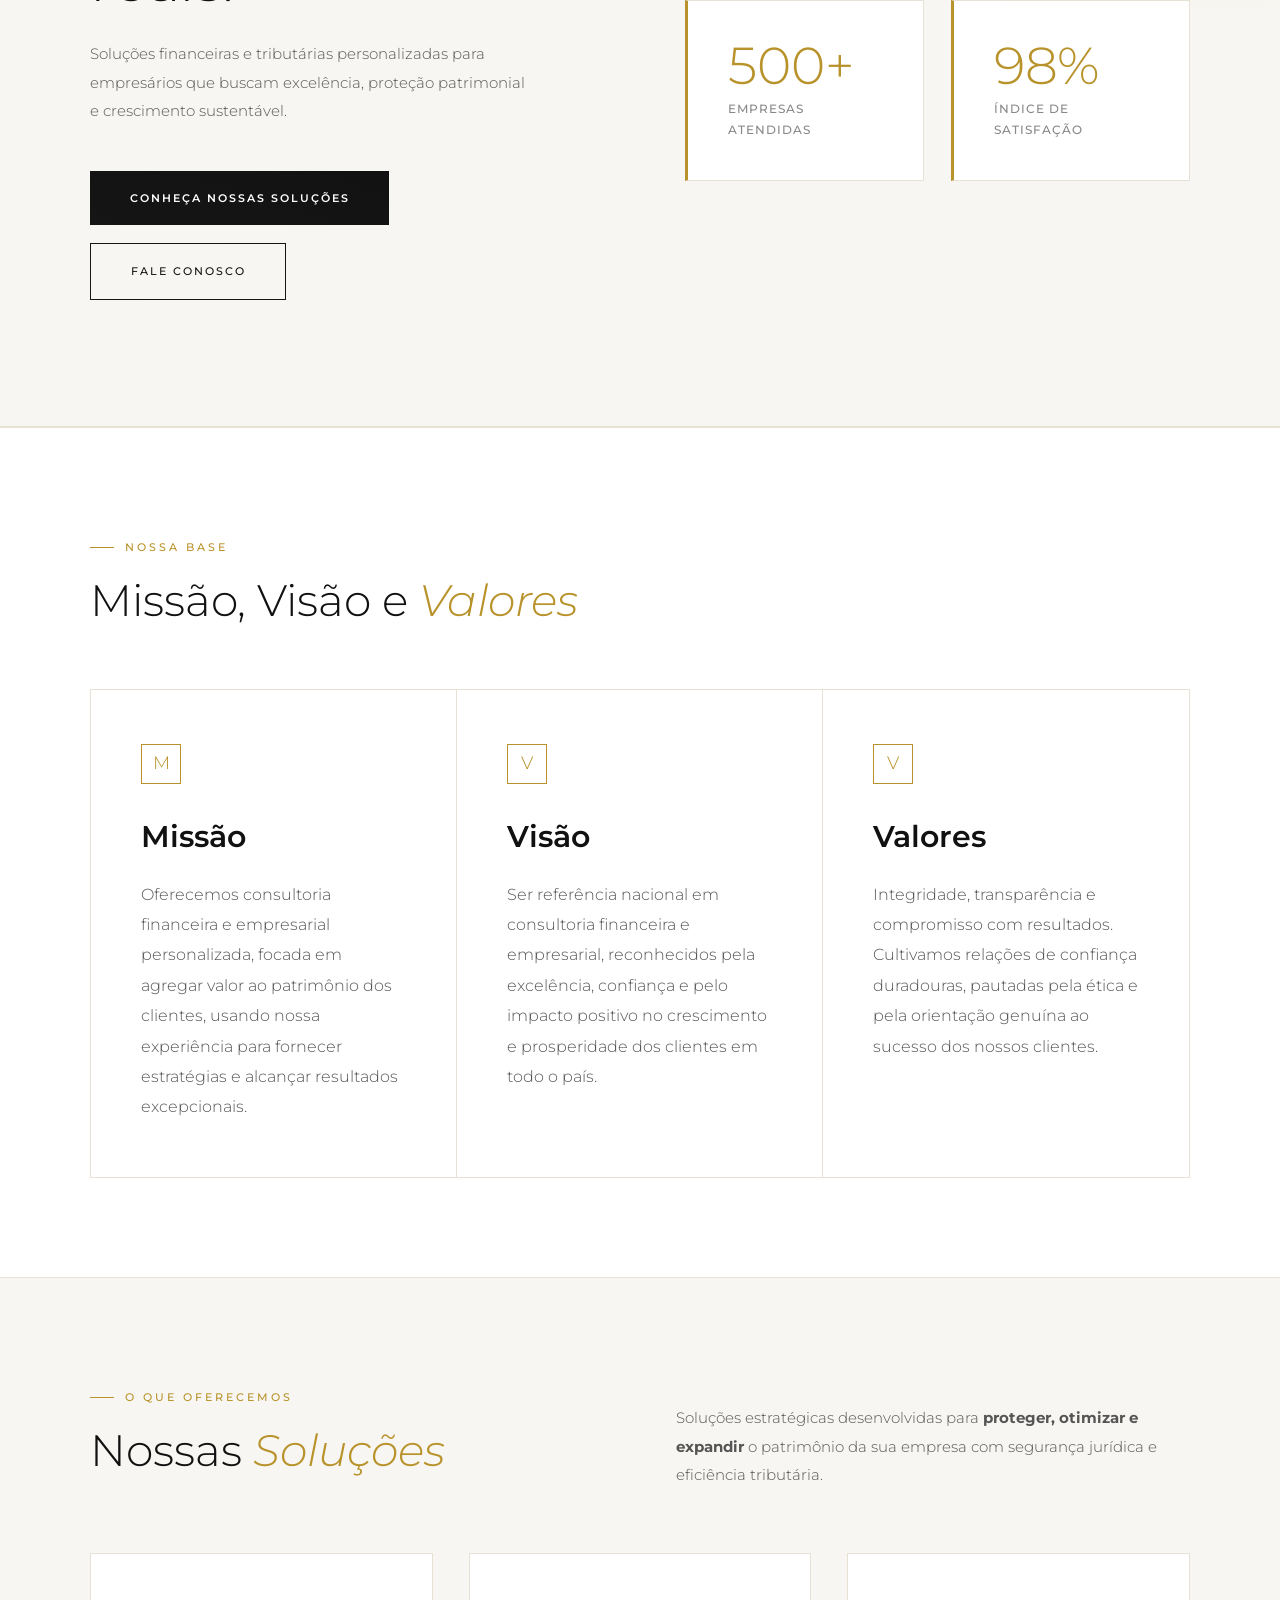
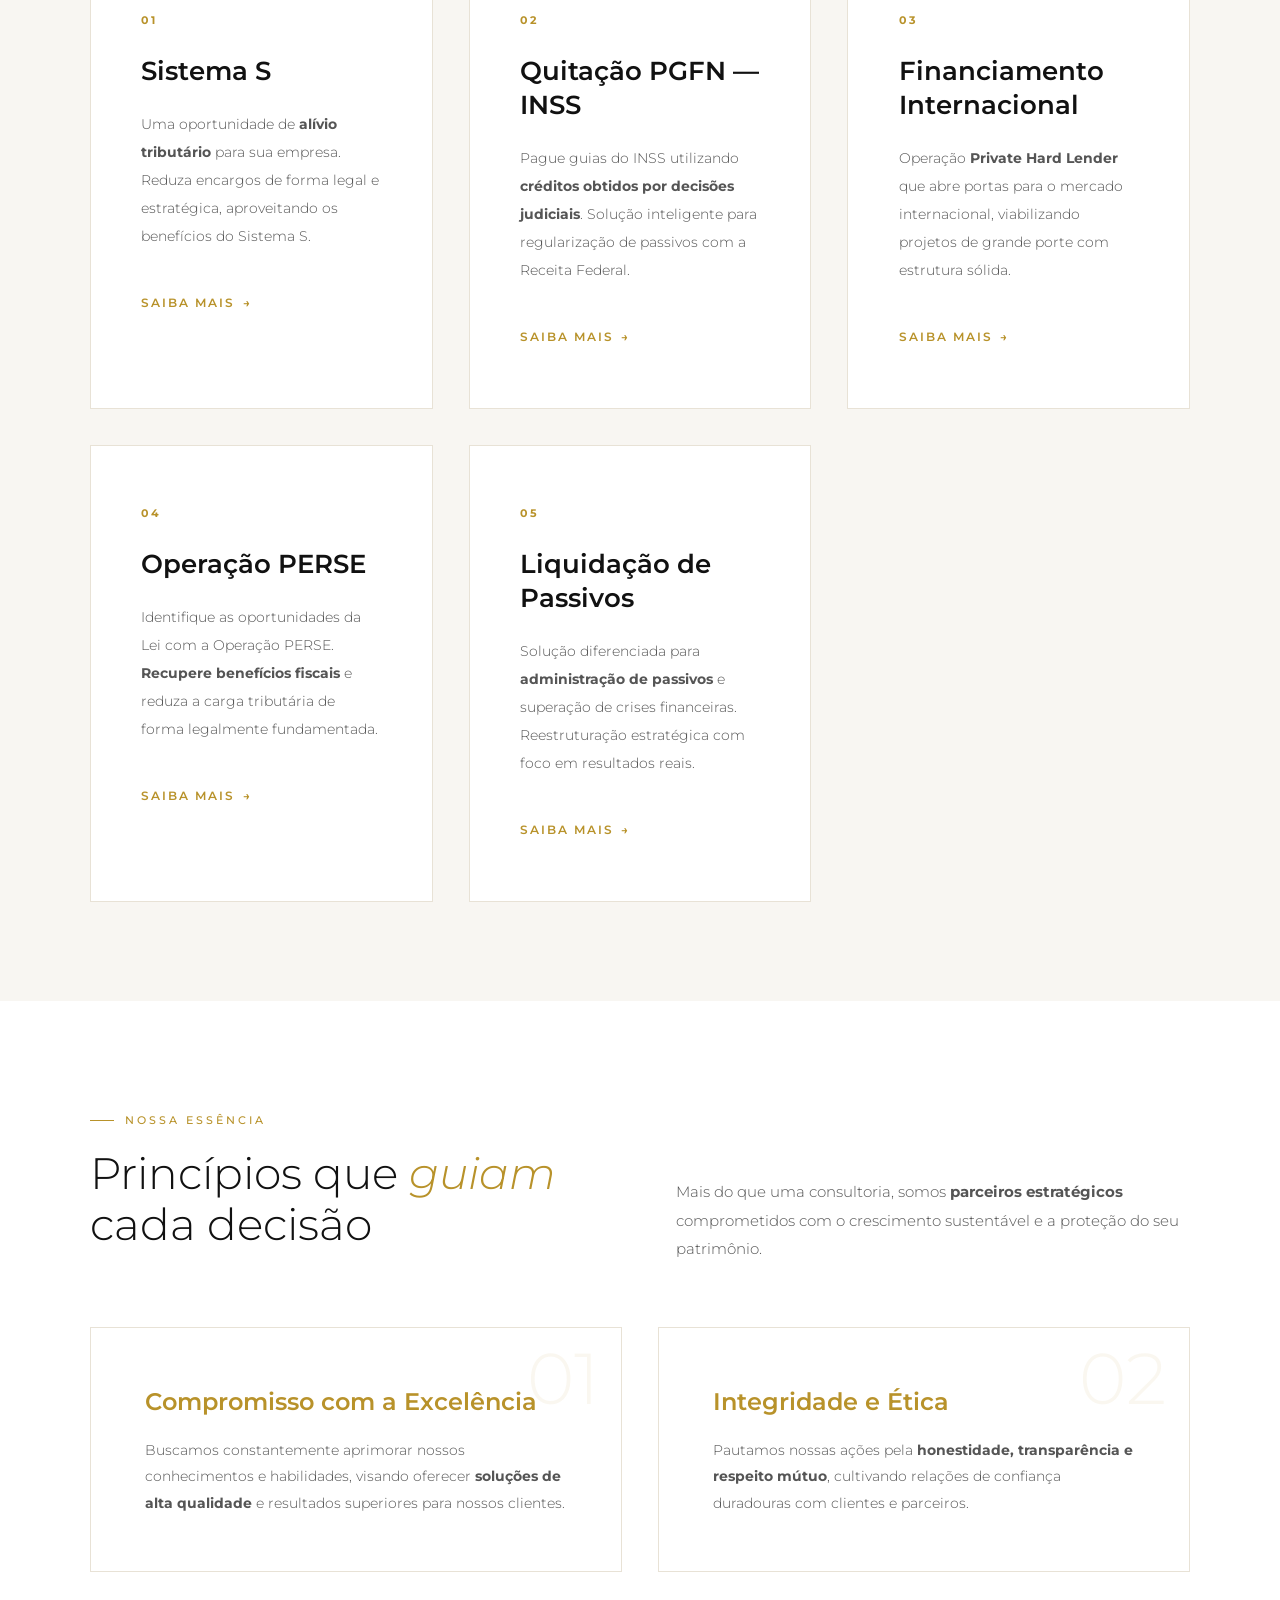
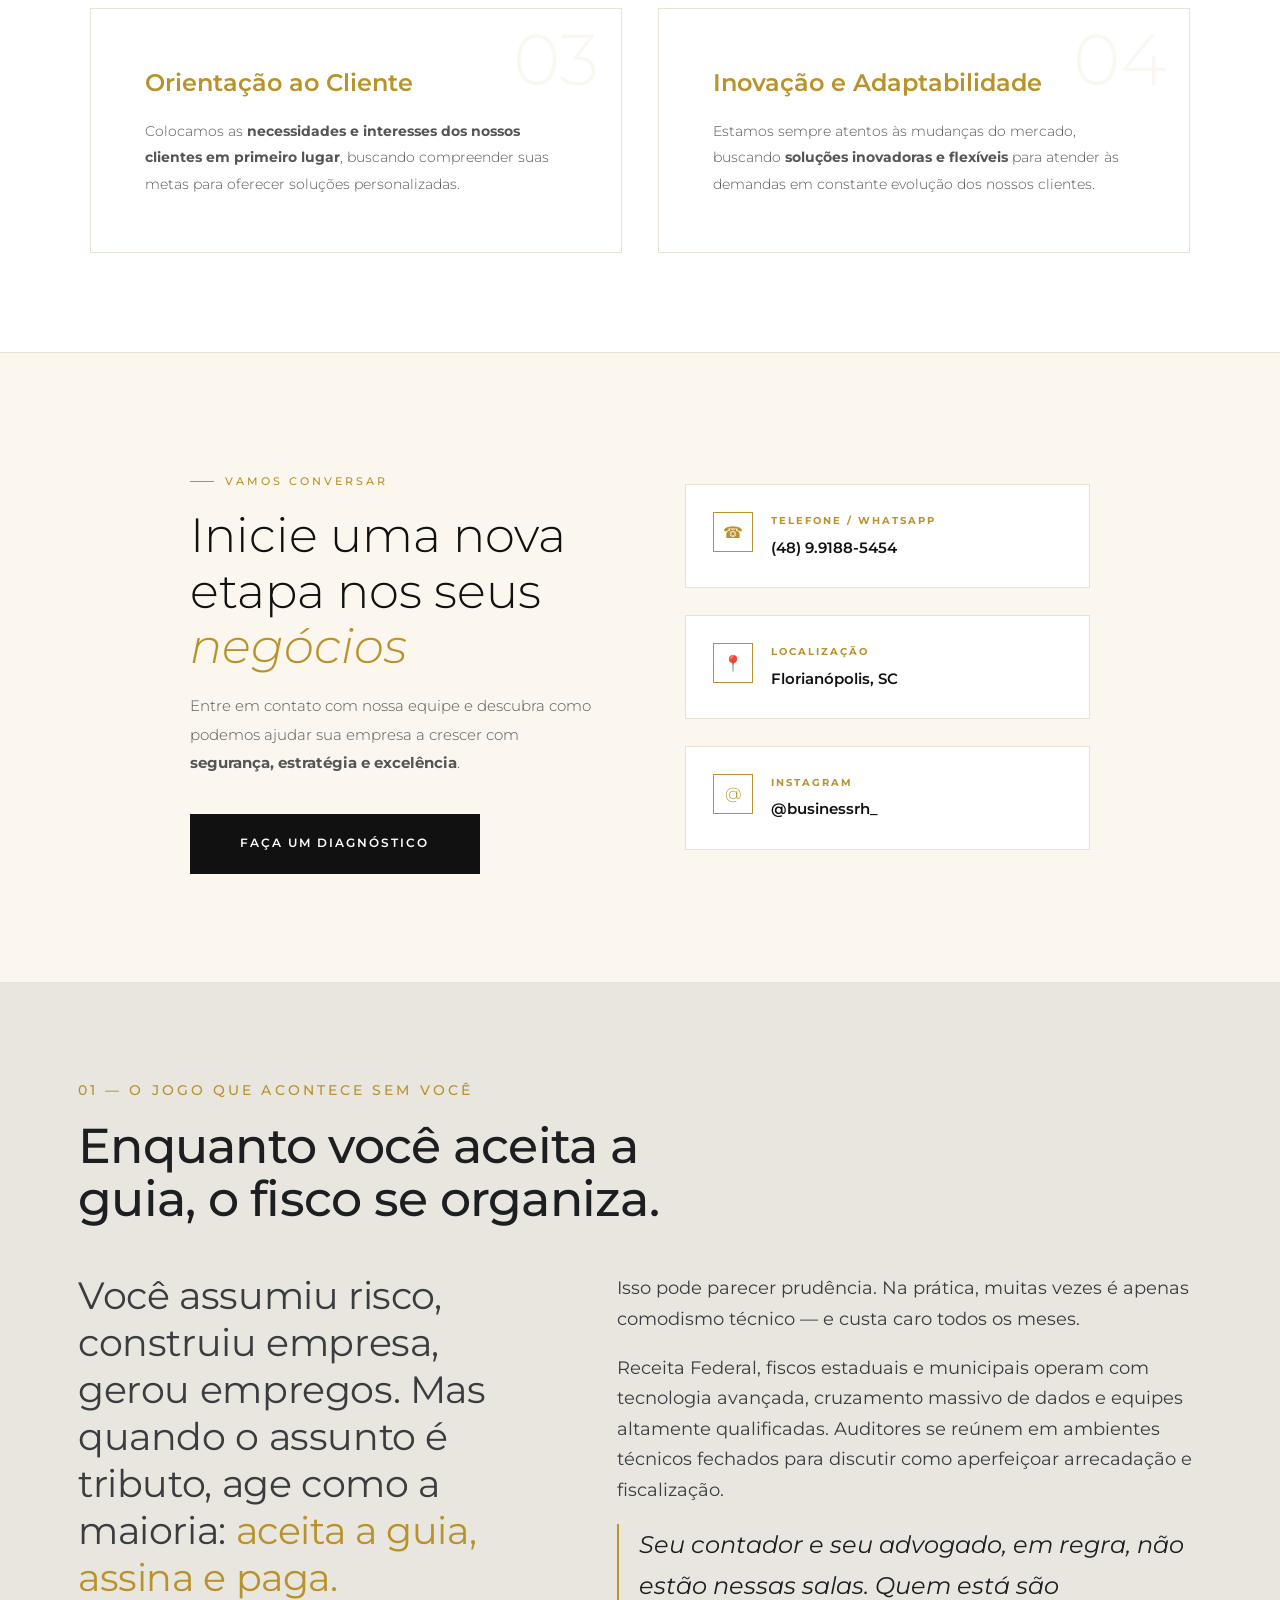
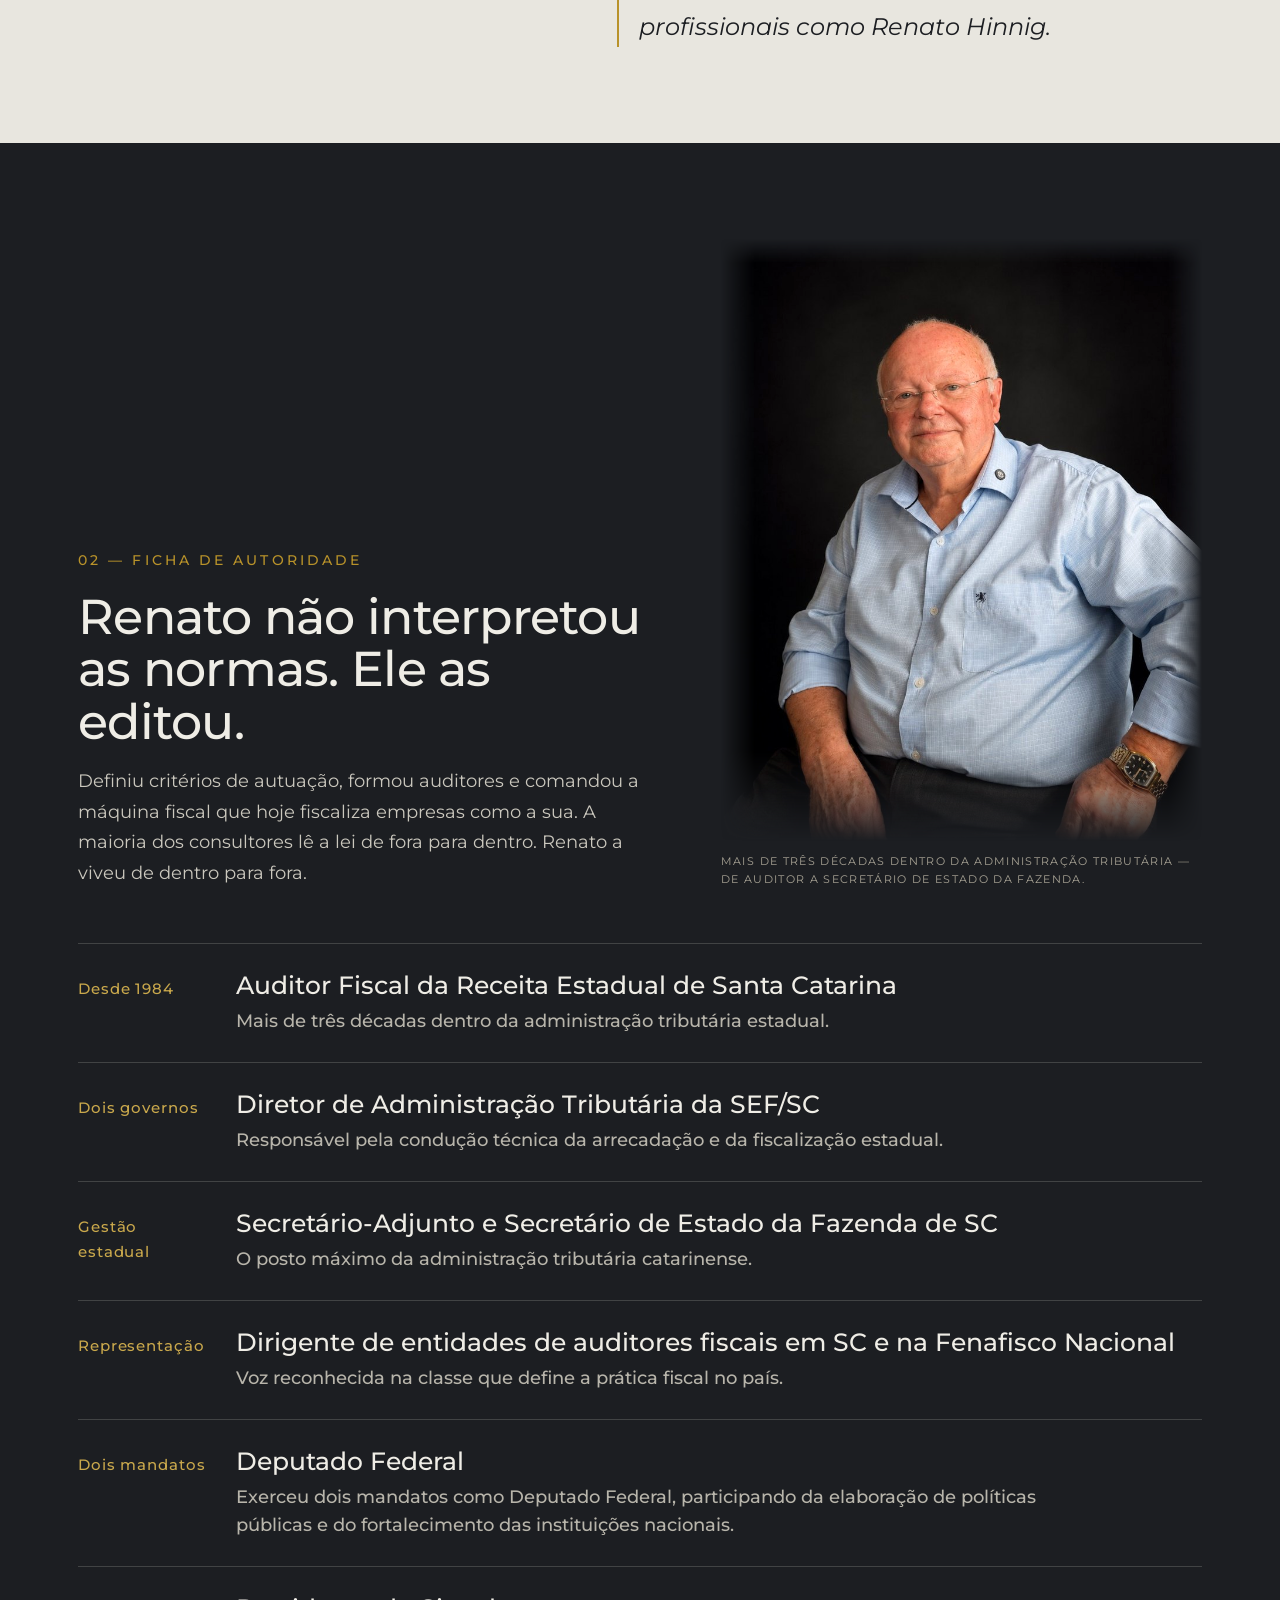
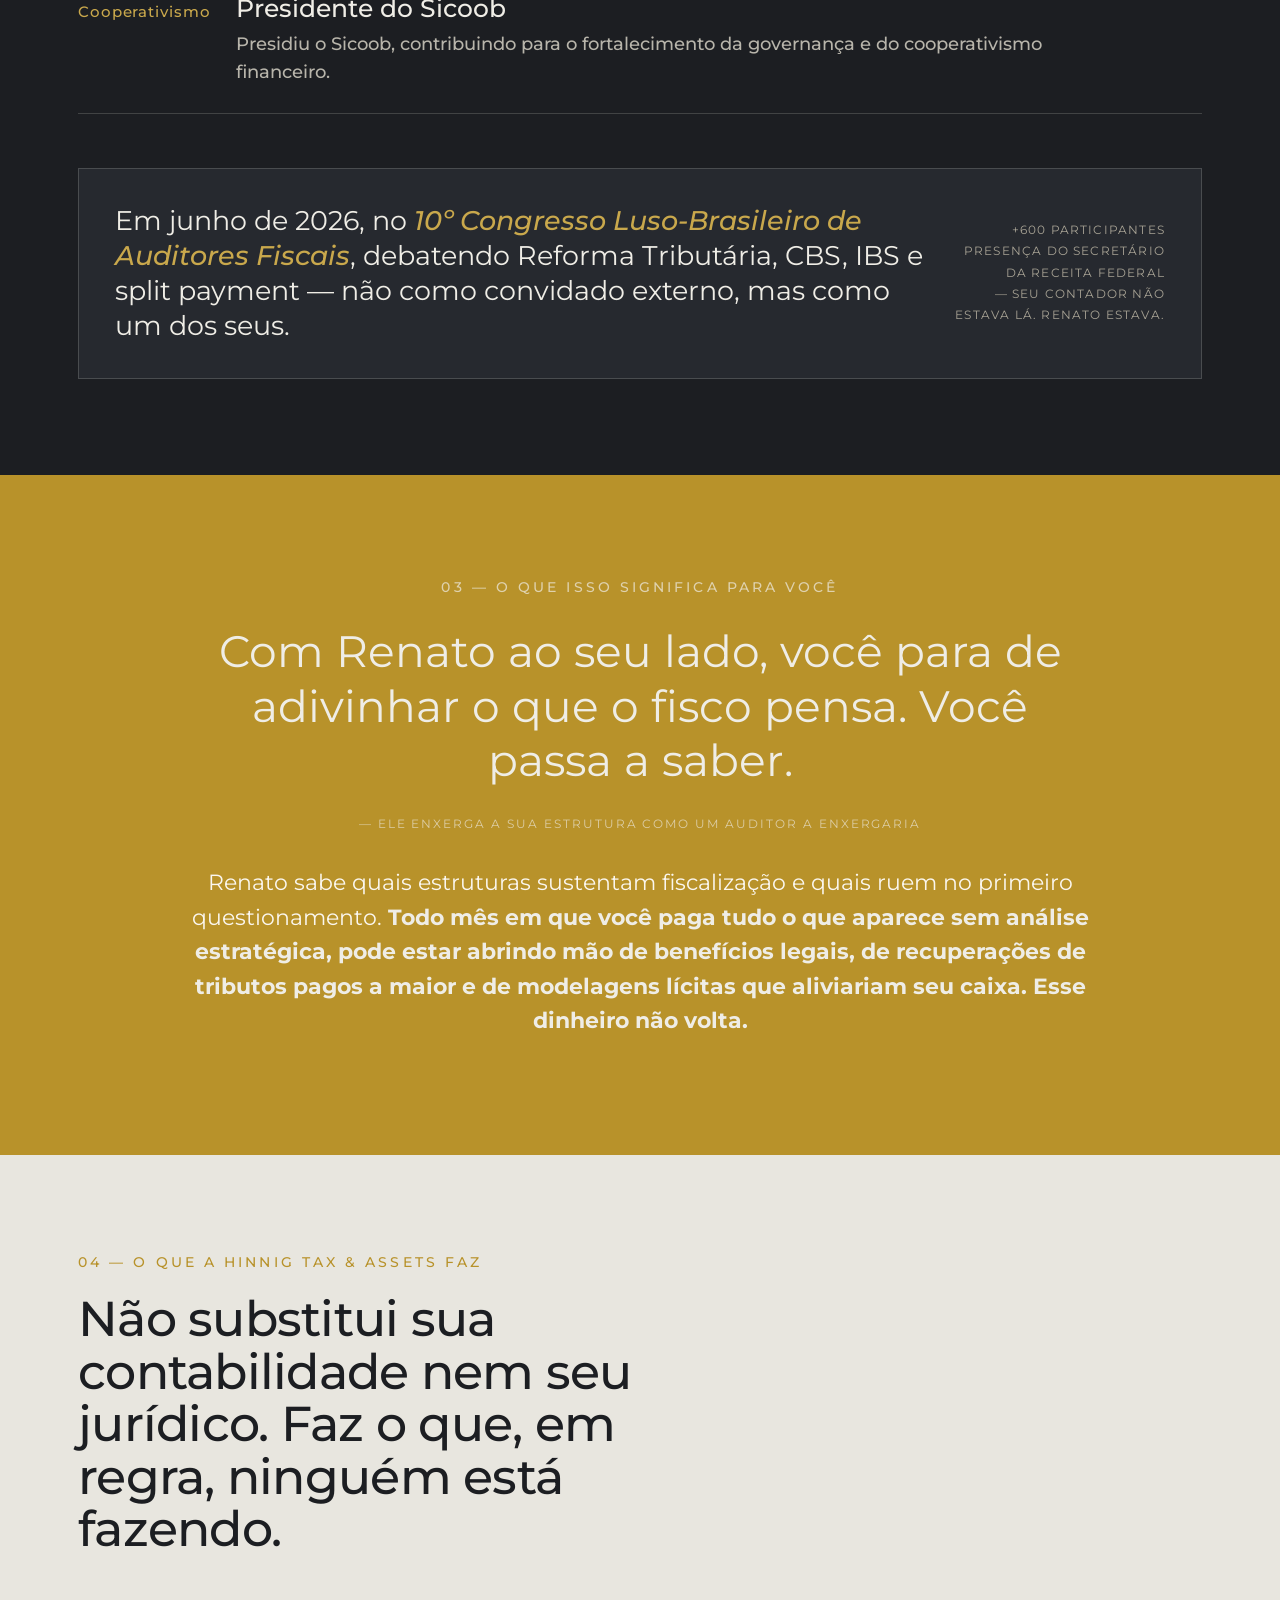
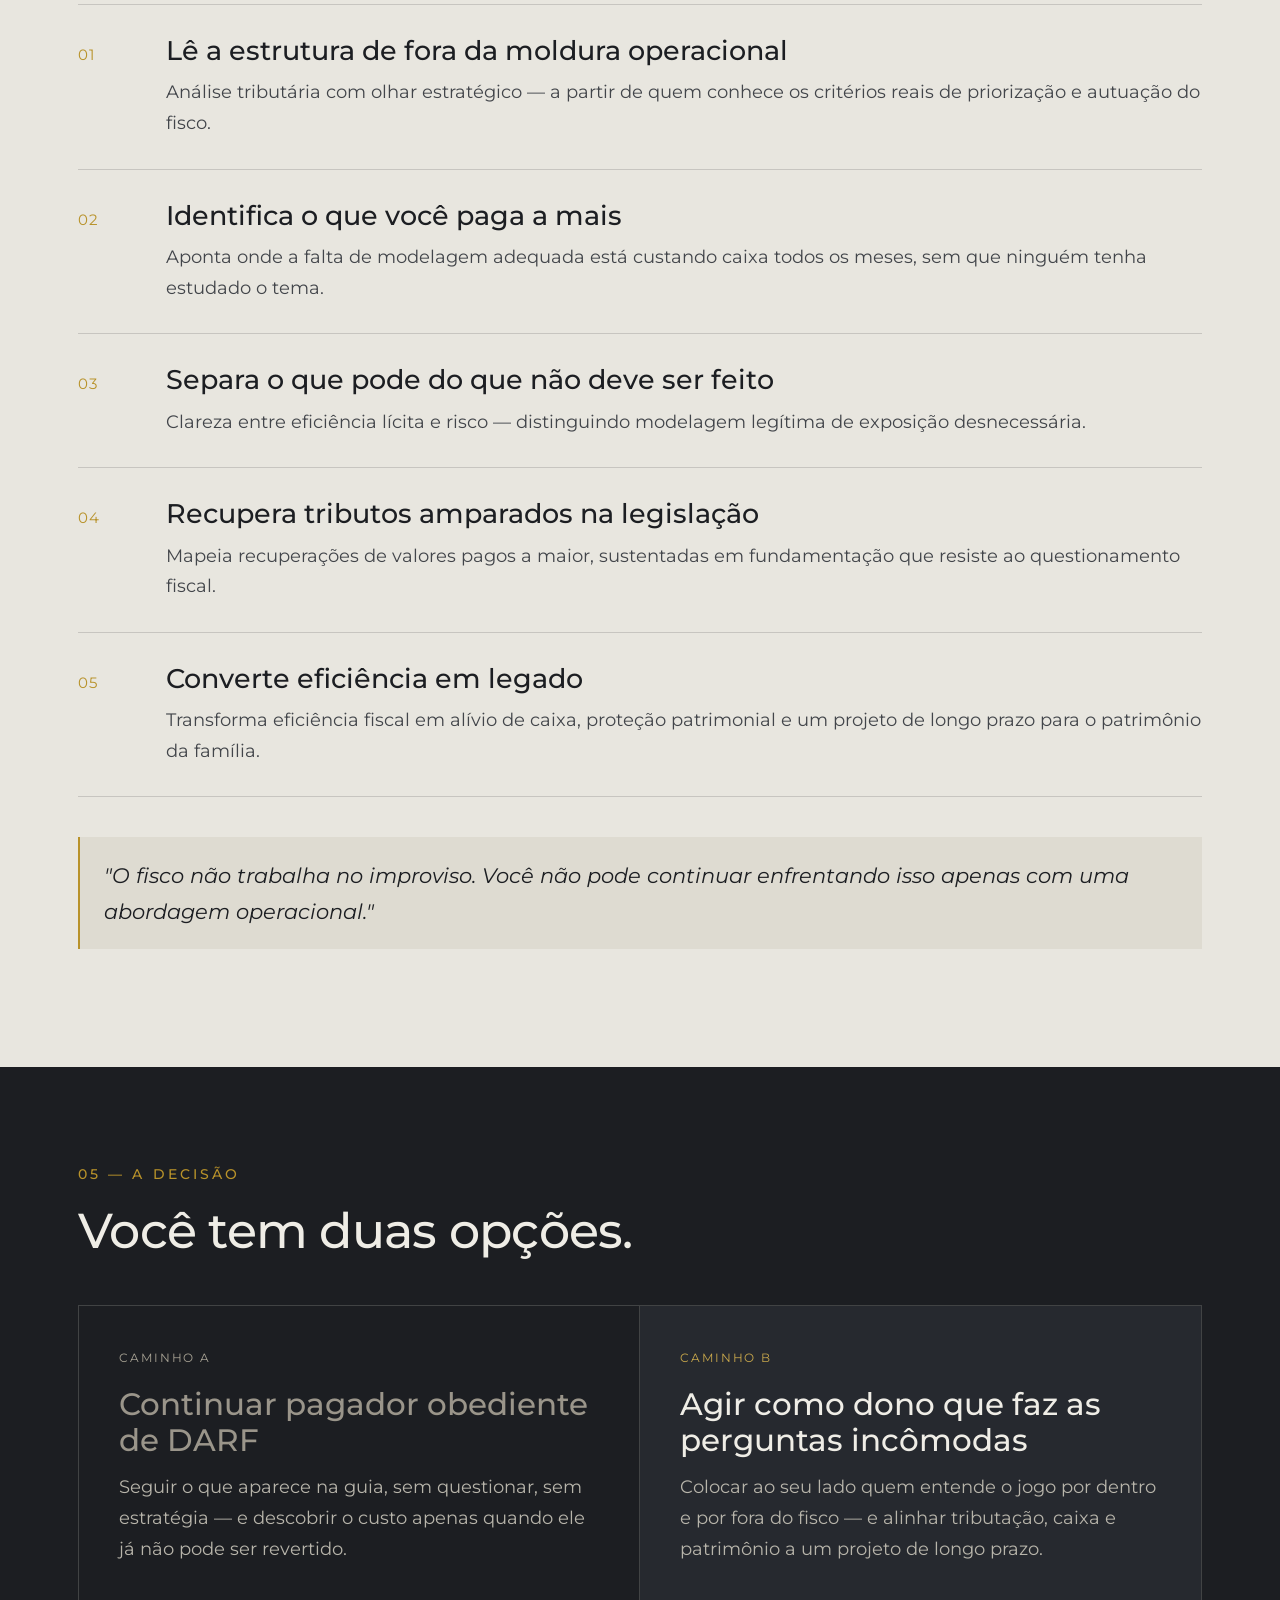
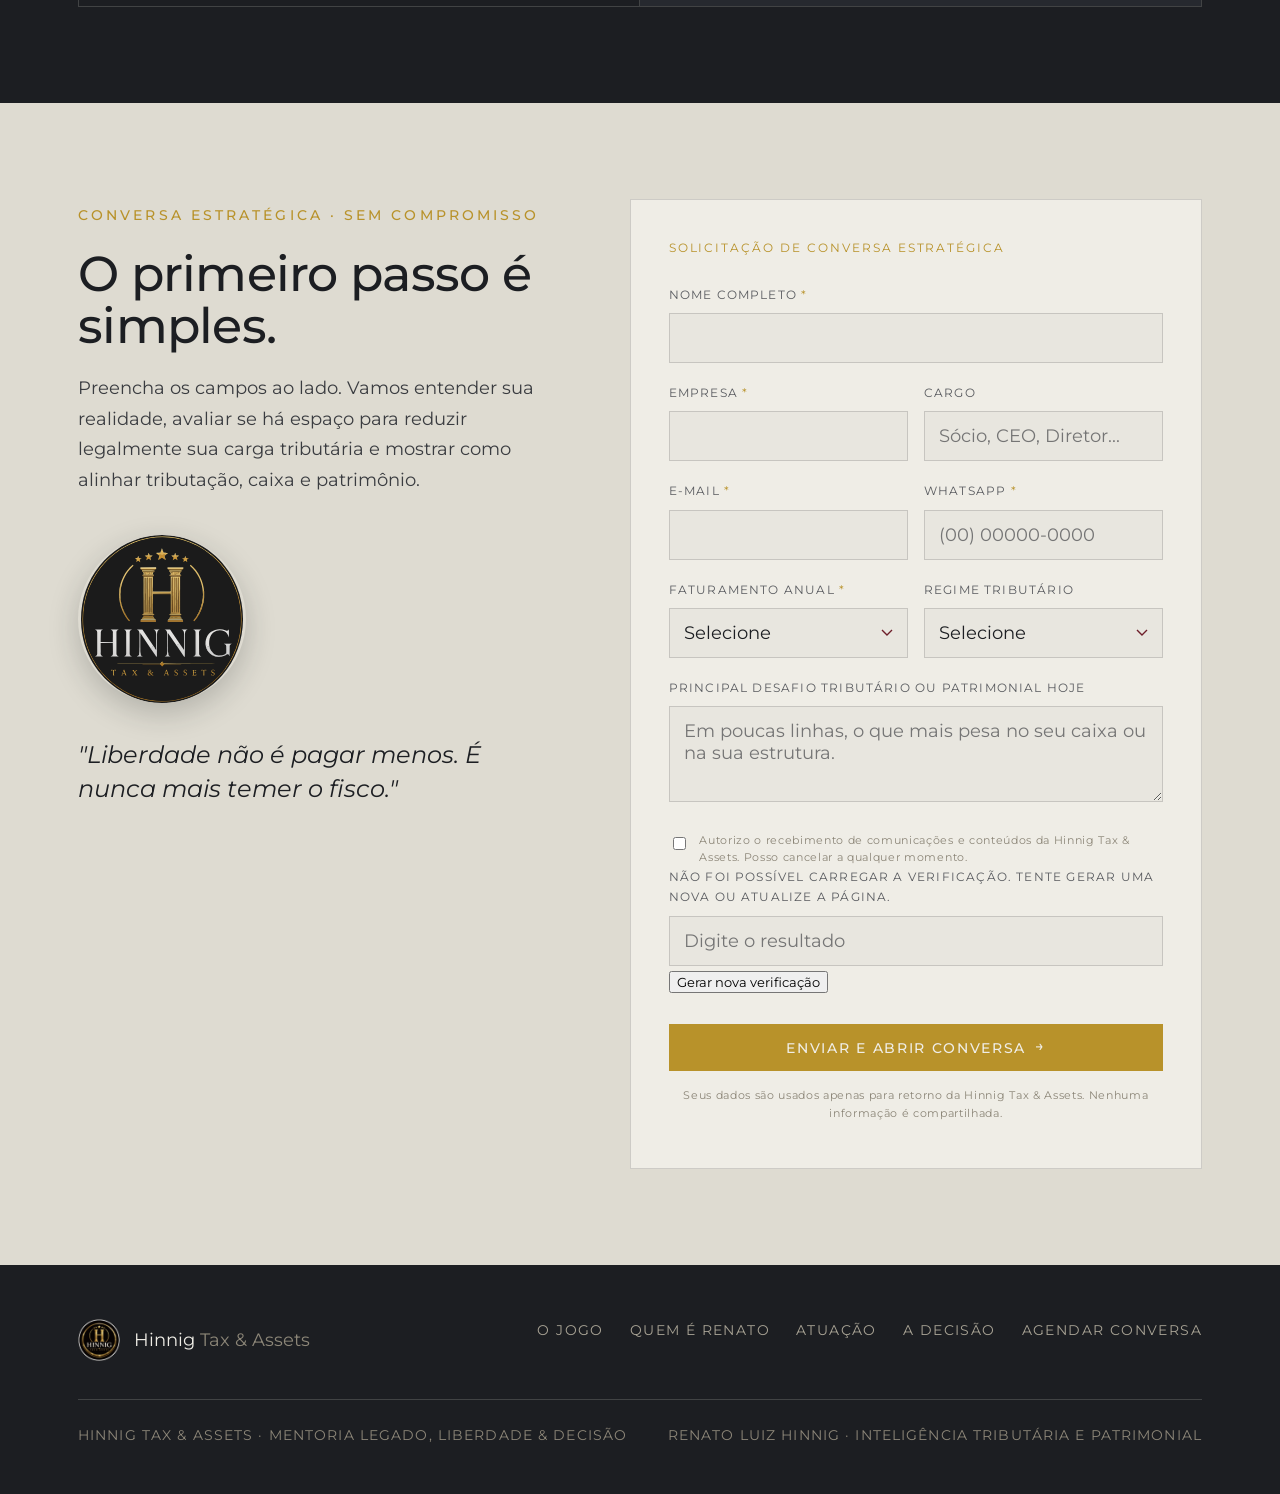
==== commit ceab1ea4: "Add files via upload" ====
--- a/index.html
+++ b/index.html
@@ -191,7 +191,7 @@
 .hero-grid{position:relative;display:grid;grid-template-columns:1.18fr .82fr;gap:56px;align-items:center;padding:44px 0 84px}
 .hero-eyebrow{display:flex;align-items:center;gap:14px;margin-bottom:26px}
 .hero-eyebrow .rule{height:1px;width:46px;background:var(--oxblood)}
-.hero h1{font-size:clamp(2.5rem,5.4vw,4.6rem);line-height:1.02;letter-spacing:-.02em;font-weight:500}
+.hero h1{font-size:clamp(2.3rem,4.8vw,4.15rem);line-height:1.04;letter-spacing:-.02em;font-weight:500}
 .hero h1 .accent{font-style:italic;font-weight:400;color:var(--pewter-2)}
 .hero h1 em{font-style:italic;color:var(--bone)}
 .hero-sub{font-size:1.22rem;line-height:1.55;color:#cfccc2;margin:30px 0 38px;max-width:30em}
@@ -395,8 +395,8 @@
 .institutional .mvv-card:last-child{border-right:none;}
 .institutional .mvv-card:hover{background:var(--gold-bg);}
 .institutional .mvv-icon{width:40px;height:40px;border:1px solid var(--gold);display:flex;align-items:center;justify-content:center;margin-bottom:1.5rem;font-family:'Cormorant Garamond',serif;font-size:18px;color:var(--gold);}
-.institutional .mvv-card h3{font-family:'Cormorant Garamond',serif;font-size:28px;font-weight:600;margin-bottom:1rem;color:var(--black);}
-.institutional .mvv-card p{font-size:14px;line-height:1.9;color:var(--gray);}
+.institutional .mvv-card h3{font-family:'Cormorant Garamond',serif;font-size:30px;font-weight:600;margin-bottom:1rem;color:var(--black);}
+.institutional .mvv-card p{font-size:16px;line-height:1.9;color:var(--gray);}
 
 .institutional /* SOLUÇÕES - cards maiores para melhor leitura */
 .solucoes{background:var(--off-white);}
@@ -773,6 +773,8 @@
     min-height:0;
     padding:2rem 1.5rem;
   }
+  .institutional .mvv-card h3{font-size:1.6rem;}
+  .institutional .mvv-card p{font-size:1rem;}
   .institutional .solucao-card h3{font-size:1.45rem;}
   .institutional .solucao-card p{line-height:1.75;}
   .institutional .cta{padding:4rem 1.5rem;}
@@ -842,7 +844,7 @@
 <div class="cell reveal"><div class="n">1984</div><div class="l">Início como Auditor Fiscal da Receita Estadual de SC</div></div>
 <div class="cell reveal"><div class="n">2×</div><div class="l">Diretor de Administração Tributária da SEF/SC em governos distintos</div></div>
 <div class="cell reveal"><div class="n">2011</div><div class="l">Secretário de Estado da Fazenda de Santa Catarina</div></div>
-<div class="cell reveal"><div class="n">2026</div><div class="l">Abertura das operações HTAX Hinnig &amp; Assets</div></div>
+<div class="cell reveal"><div class="n">2000 — Atual</div><div class="l">Operações Hinnig Tax &amp; Assets</div></div>
 </div>
 </div>
 </section><!-- BLOCO INSTITUCIONAL / HOME ATUAL -->
@@ -1183,6 +1185,7 @@
 <div class="field">
 <label for="captcha-resposta" data-captcha-pergunta>Carregando verificação...</label>
 <input autocomplete="off" disabled="" id="captcha-resposta" inputmode="numeric" name="captcha_resposta" placeholder="Digite o resultado" required="" type="text"/>
+<button class="captcha-refresh" data-captcha-refresh type="button">Gerar nova verificação</button>
 </div>
 <button
     id="btn-enviar"
@@ -1283,7 +1286,13 @@
 
   try {
     const resposta = await fetch('contato.php', {method:'POST', body:new FormData(form)});
-    const resultado = await resposta.json();
+    const corpo = await resposta.text();
+    let resultado;
+    try {
+      resultado = JSON.parse(corpo);
+    } catch (_) {
+      throw new Error('O servidor retornou uma resposta inválida. Verifique se o PHP está ativo na hospedagem e se o arquivo contato.php foi enviado.');
+    }
     if (!resposta.ok || !resultado.ok) throw new Error((resultado.erros || [resultado.erro || 'Não foi possível enviar.']).join(' '));
     form.style.display = 'none';
     msg.style.display = 'block';
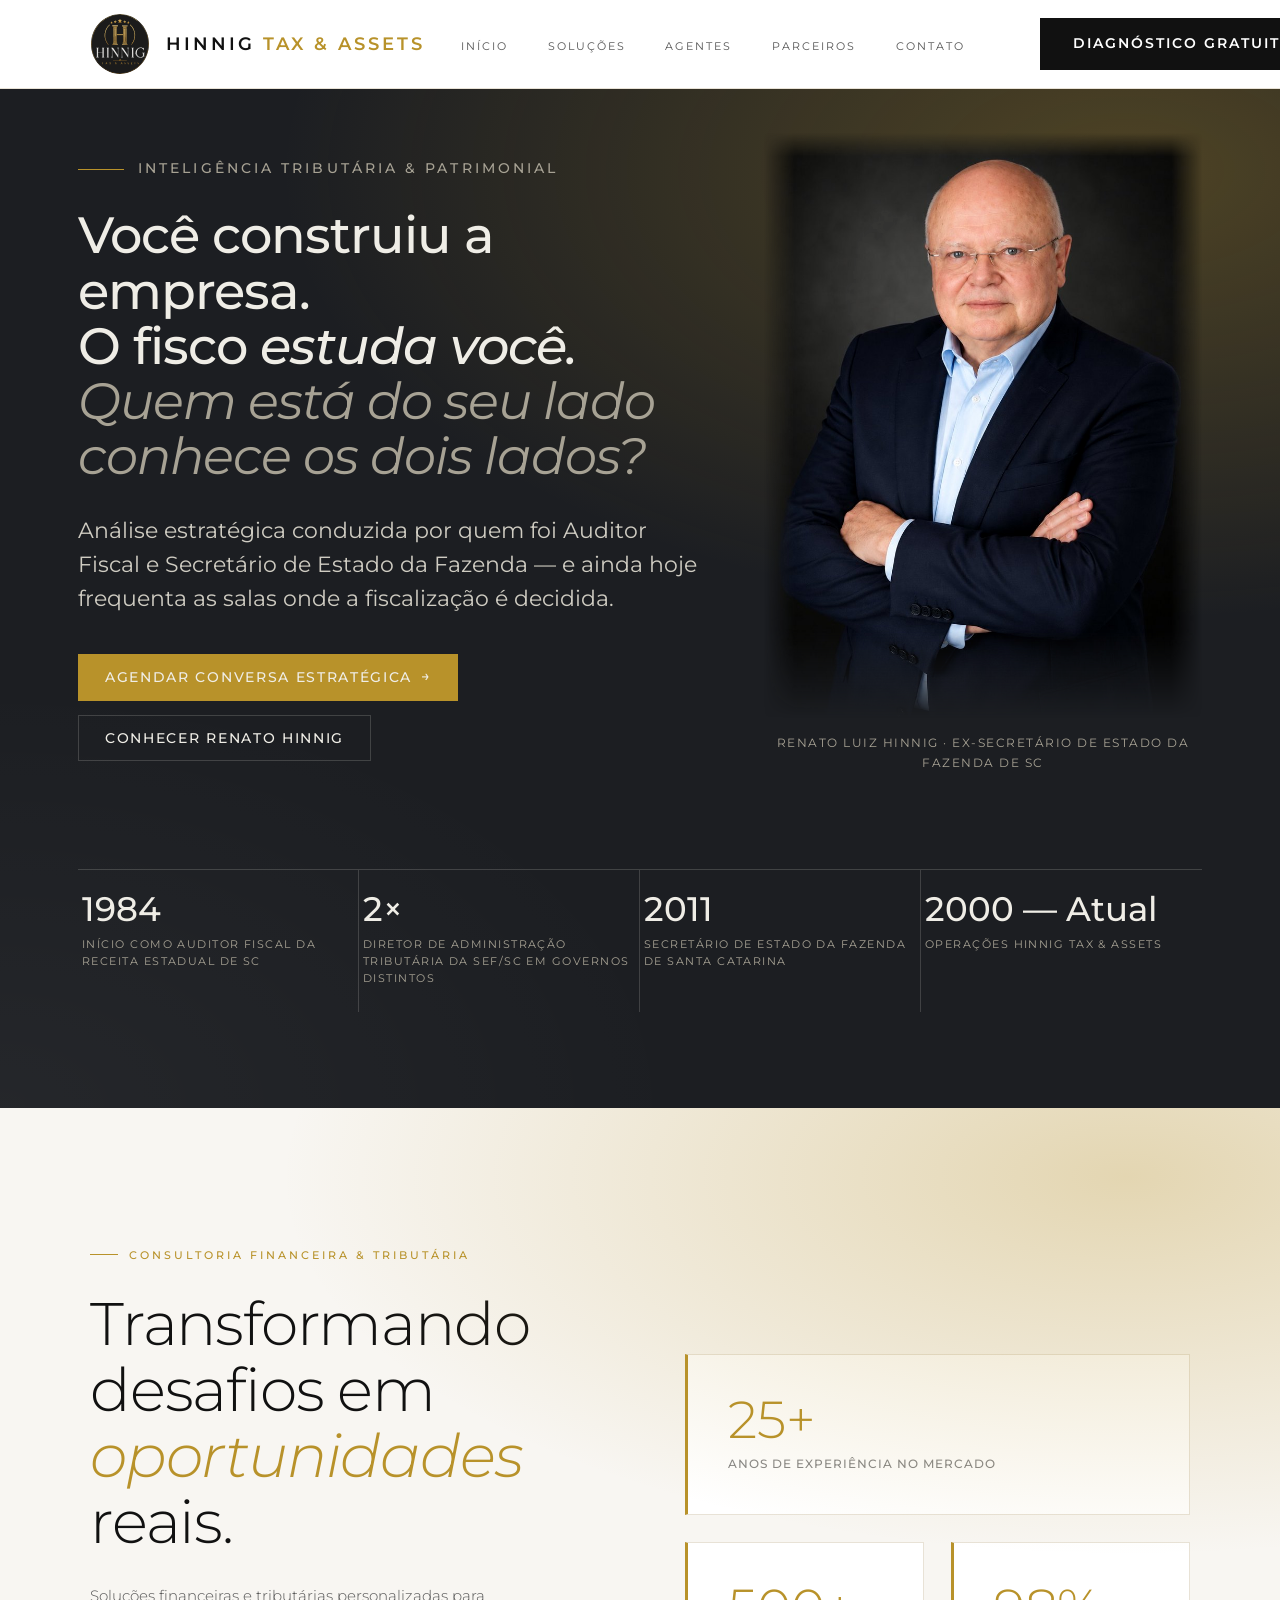
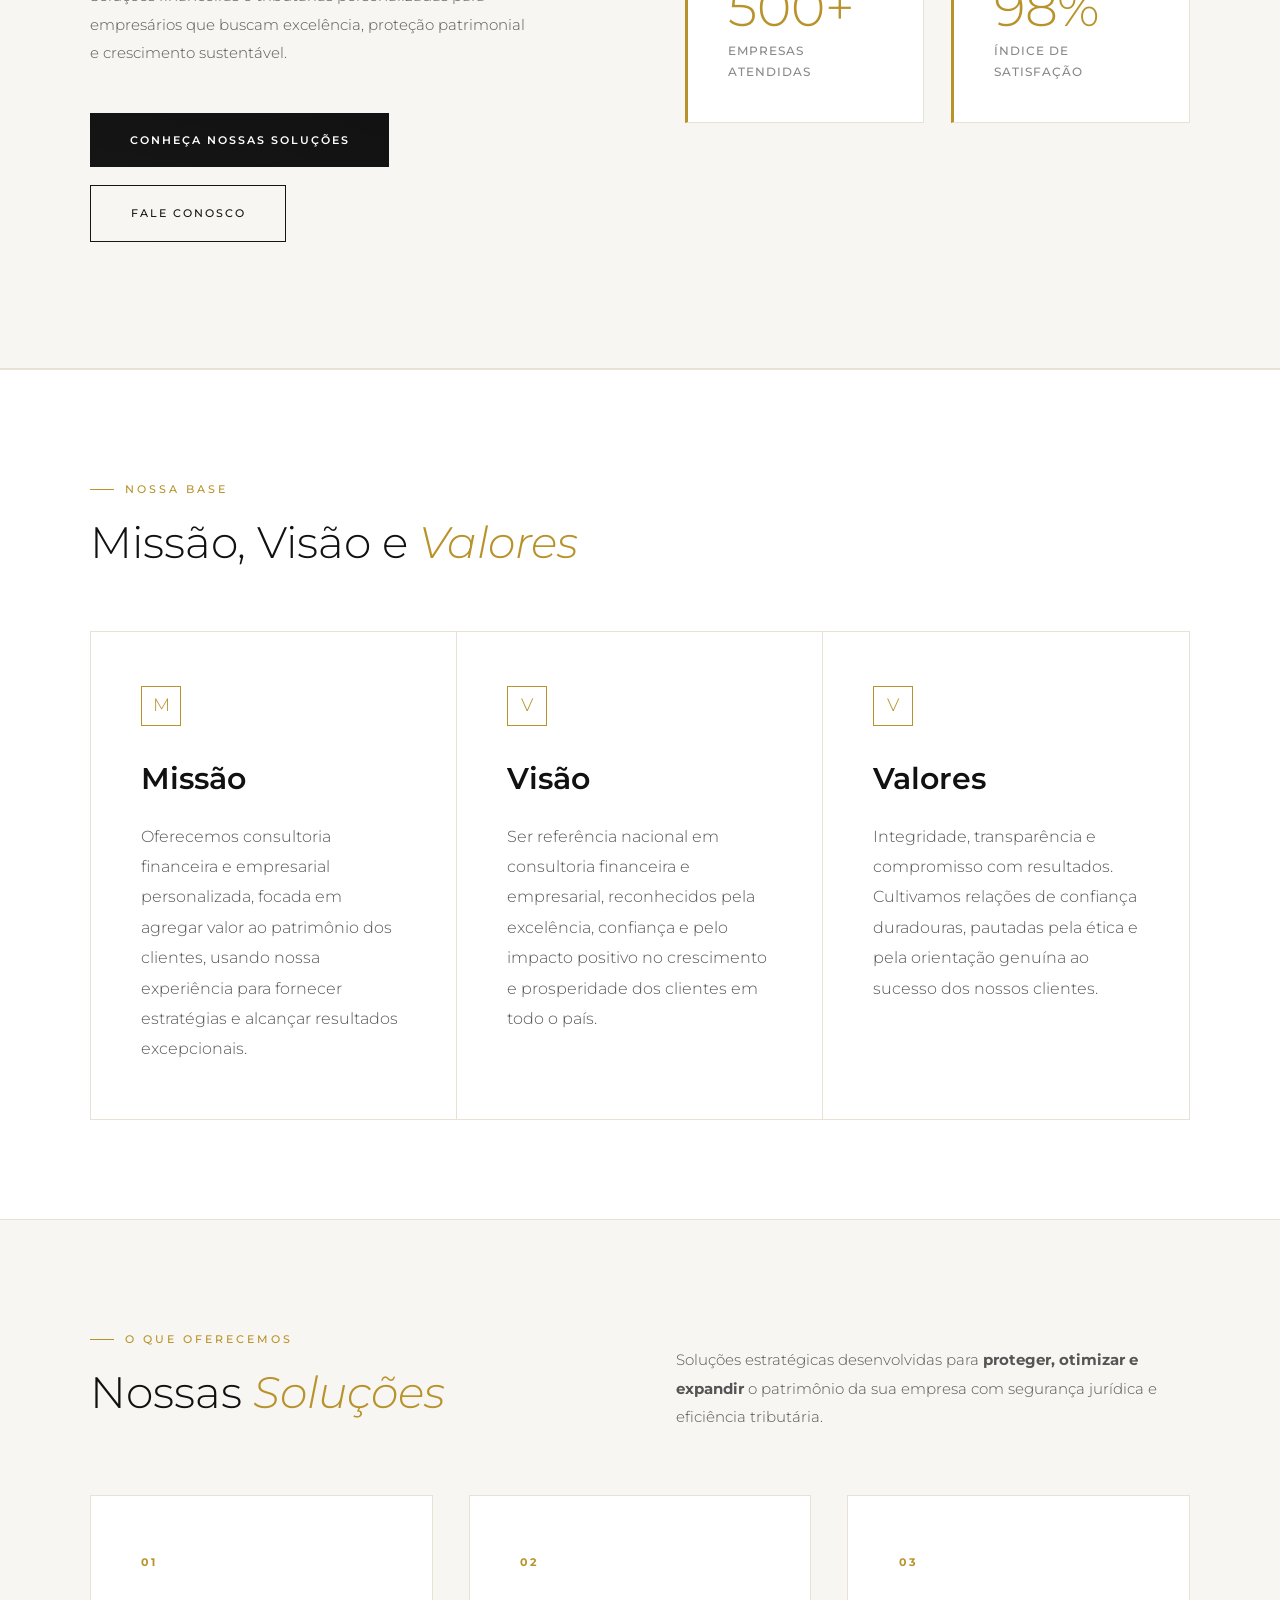
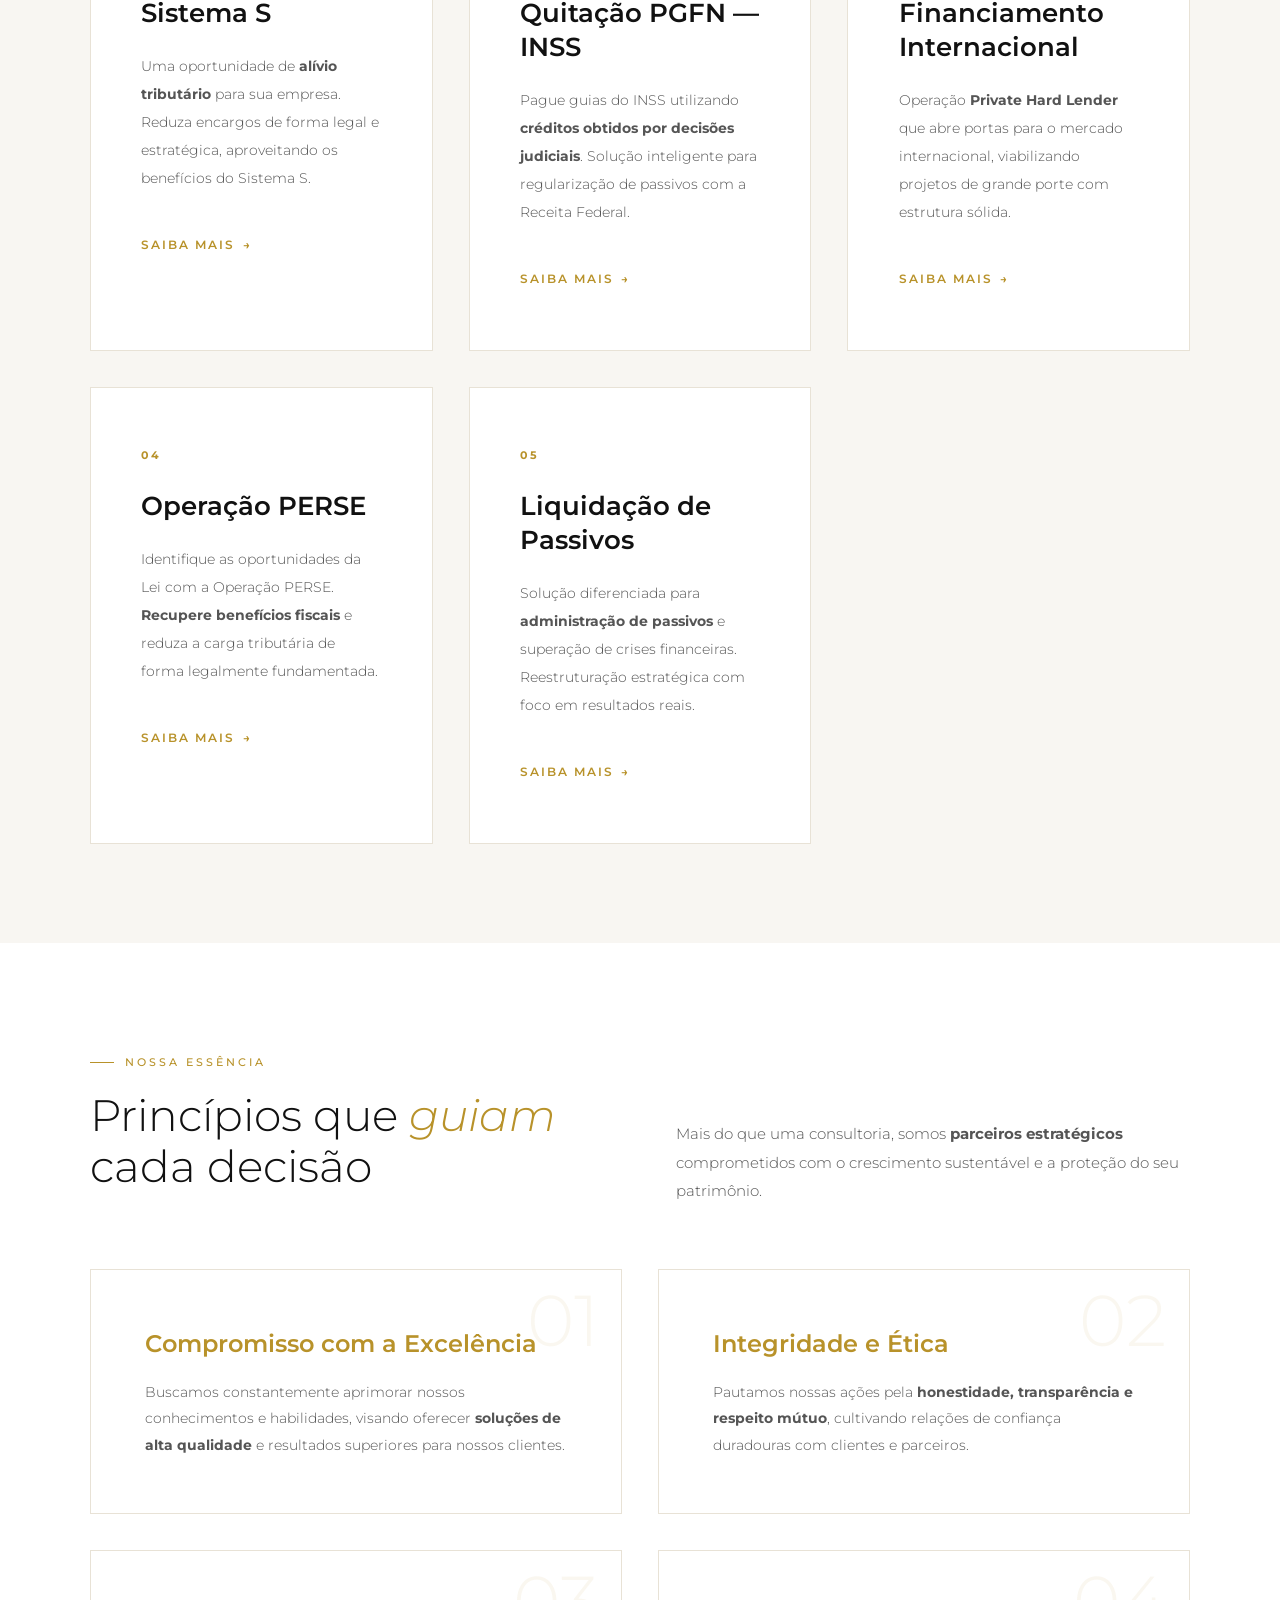
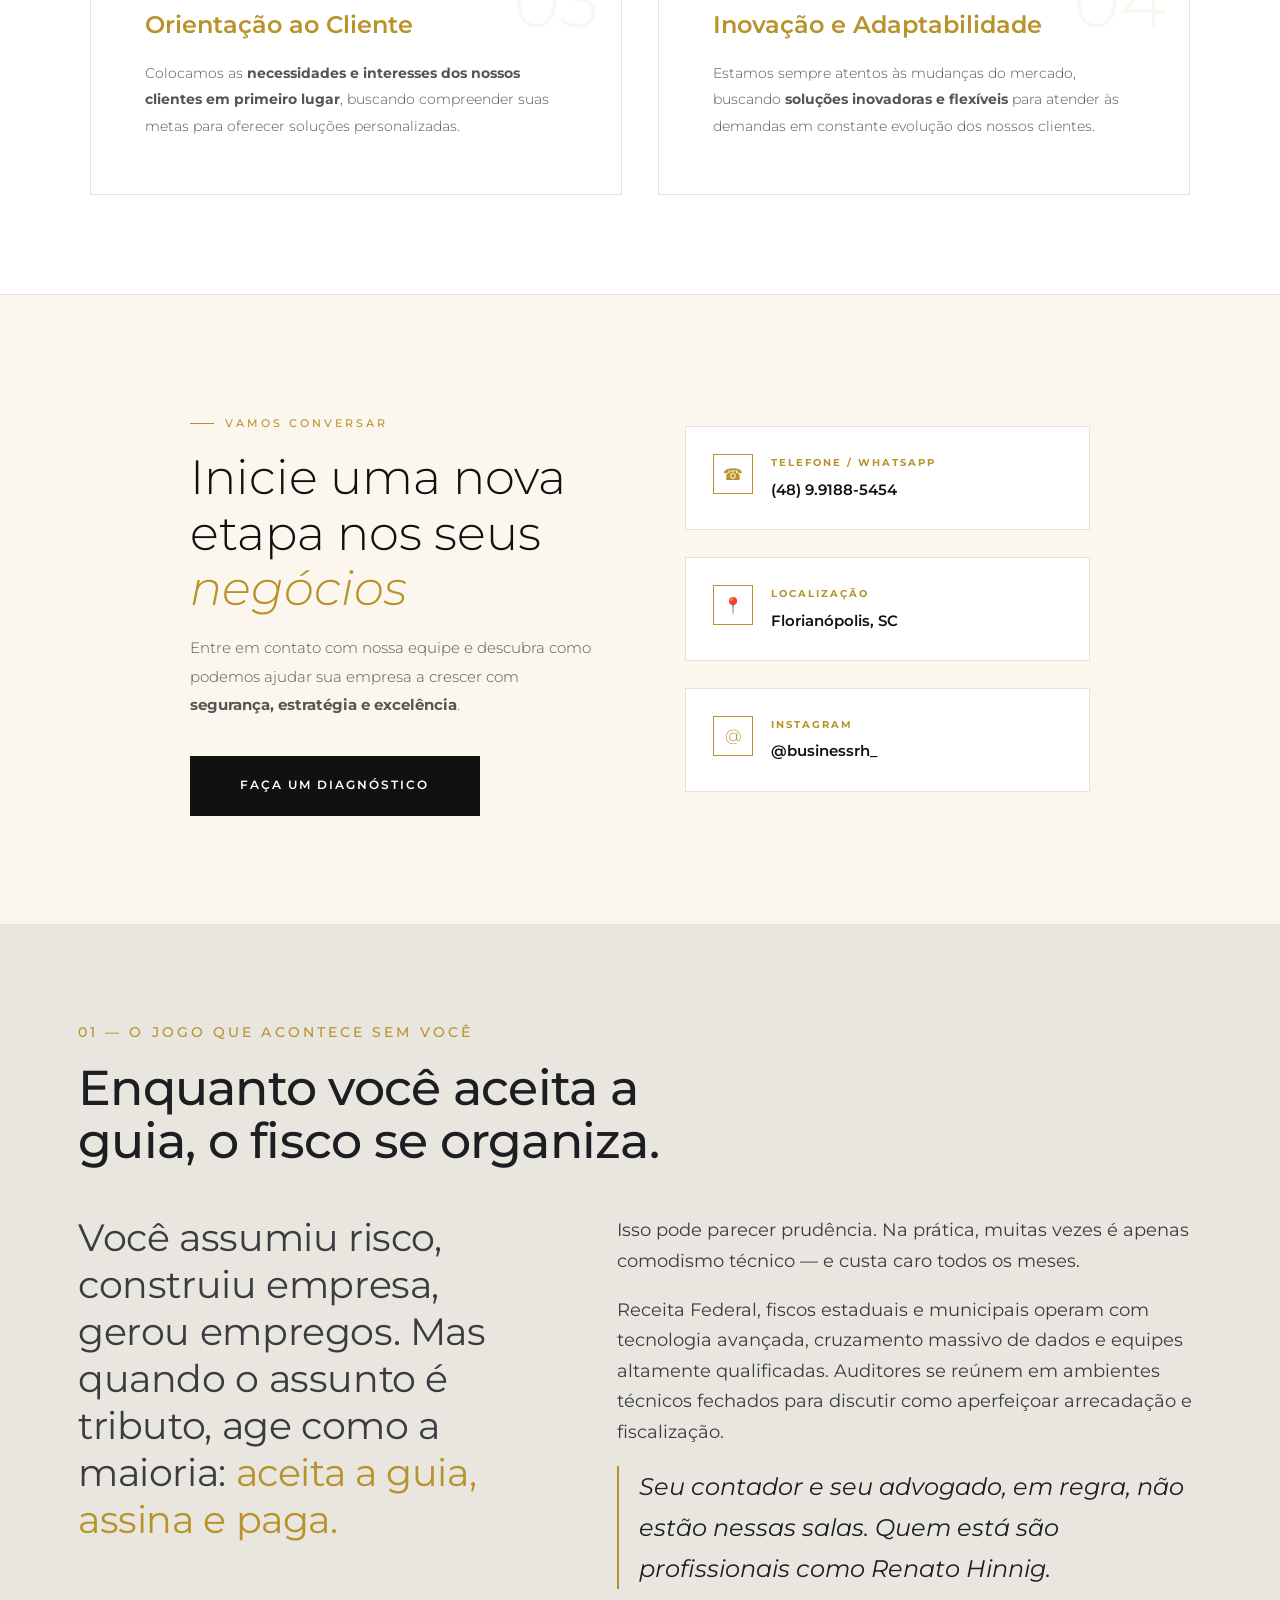
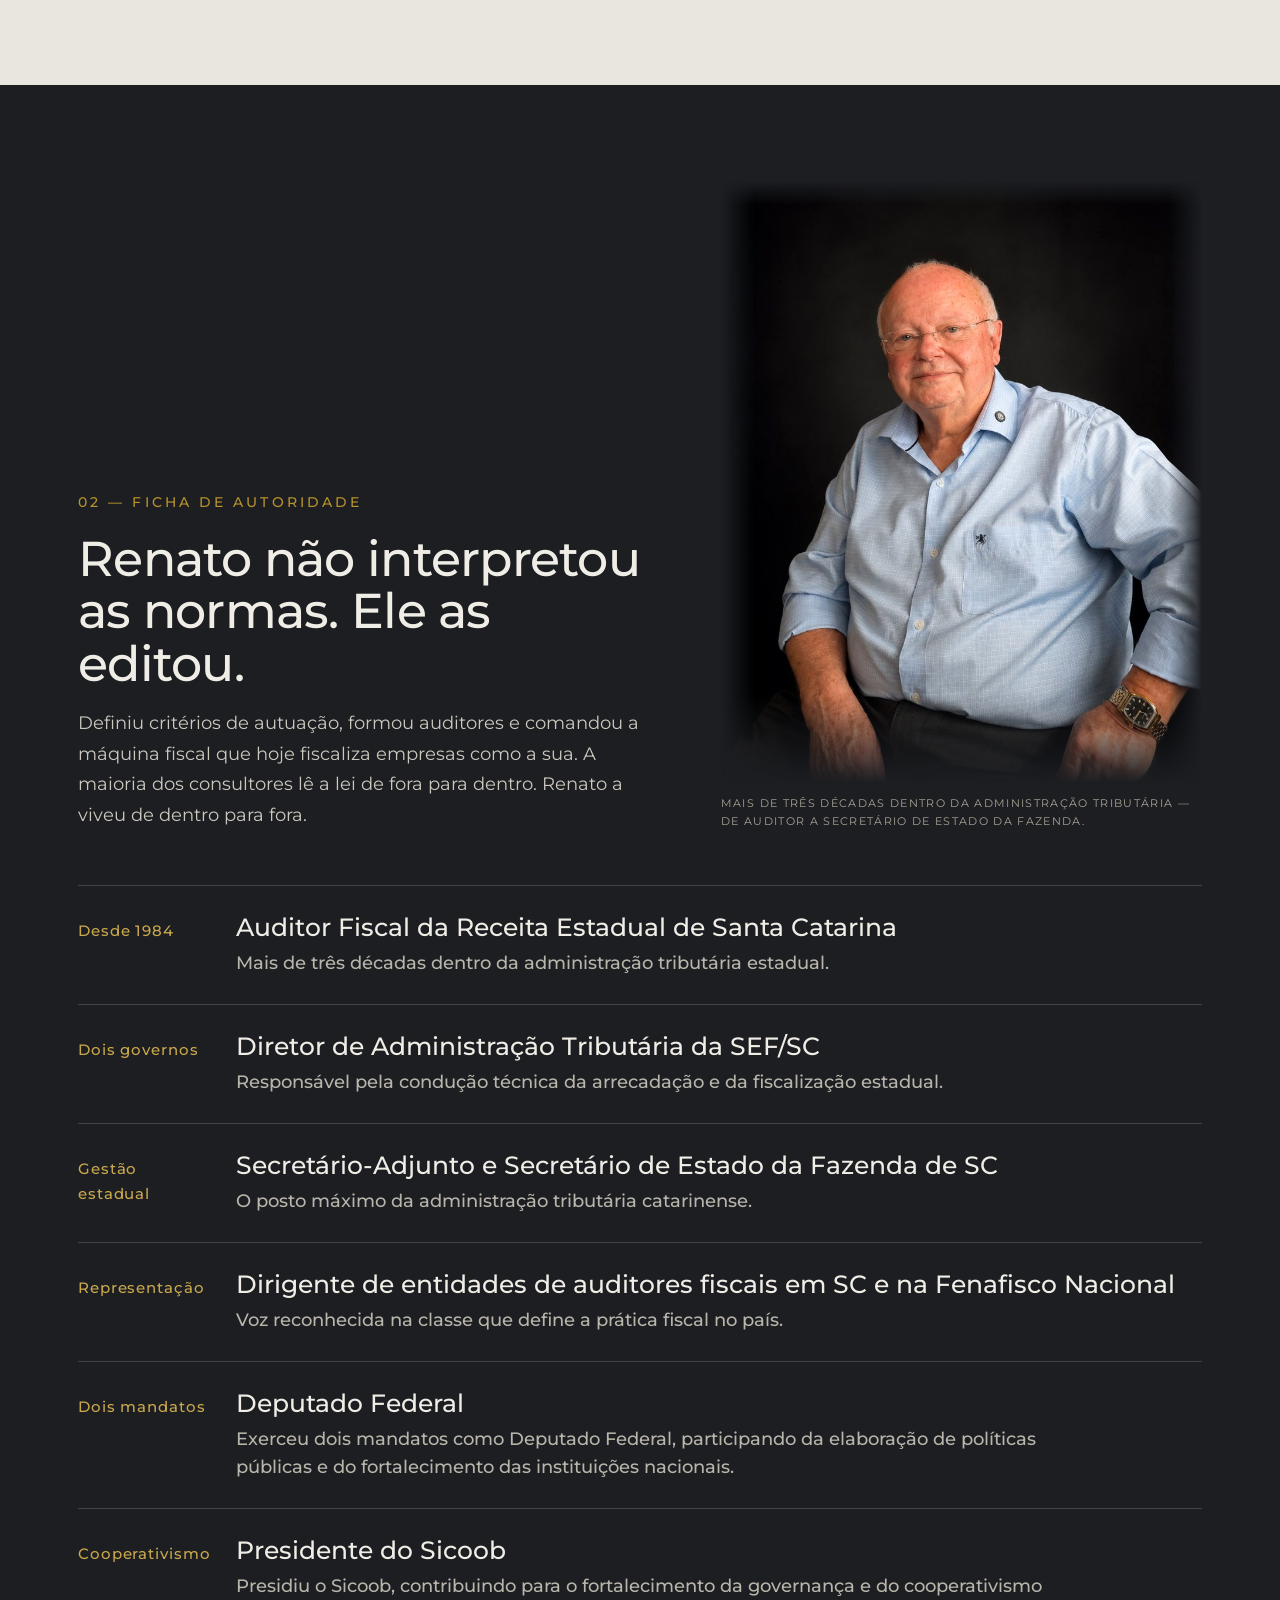
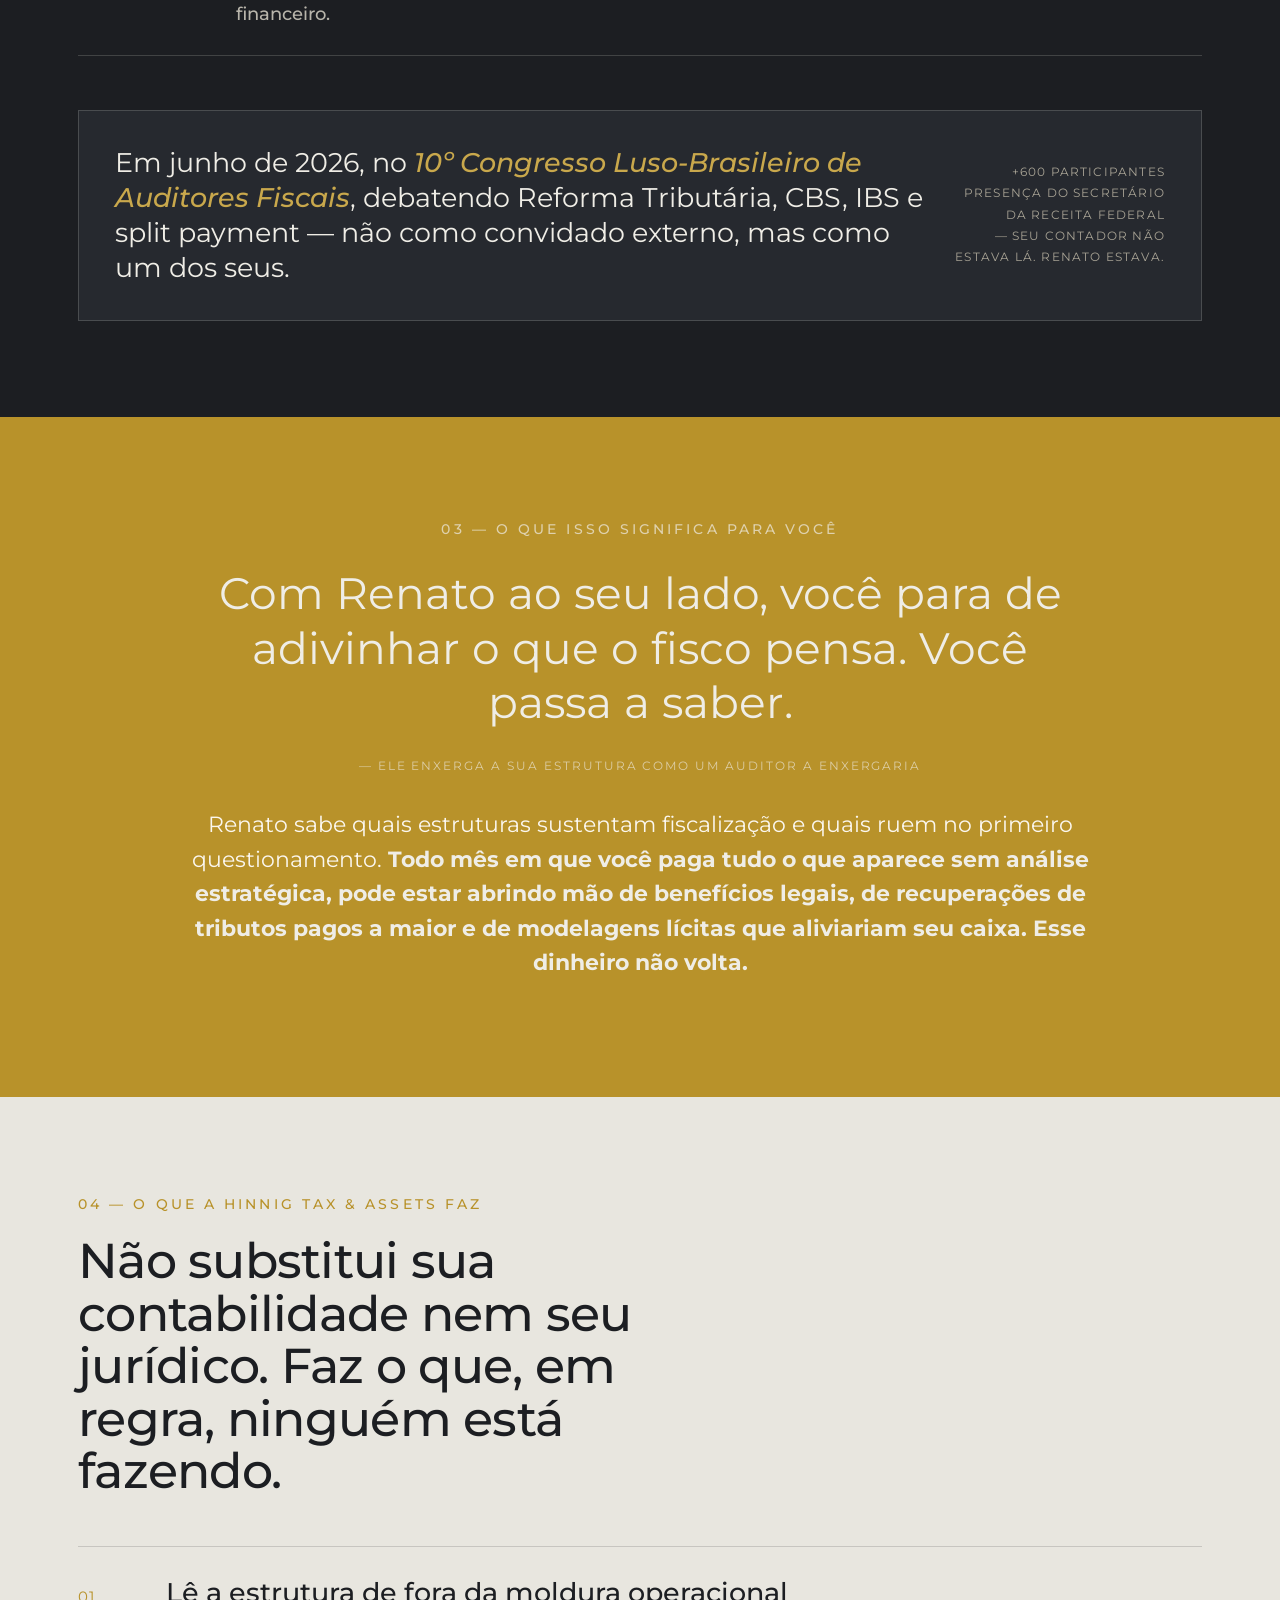
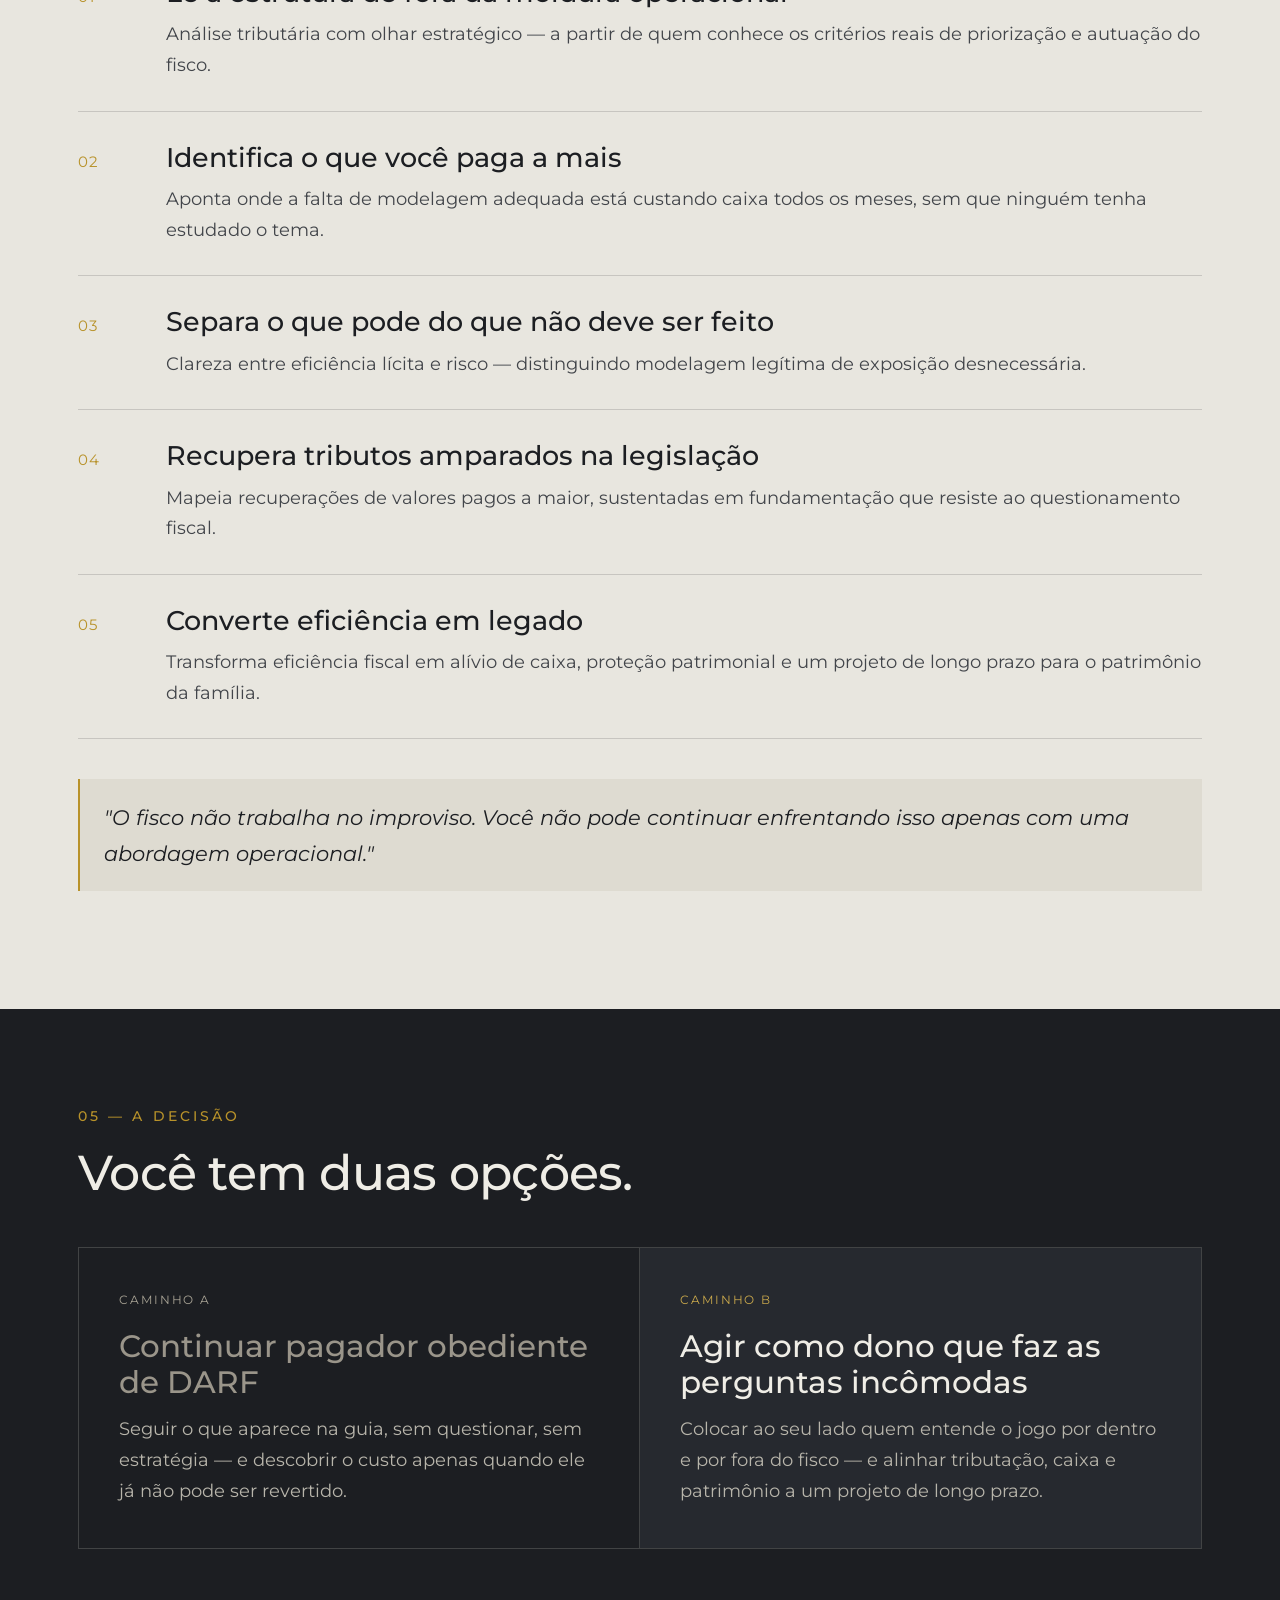
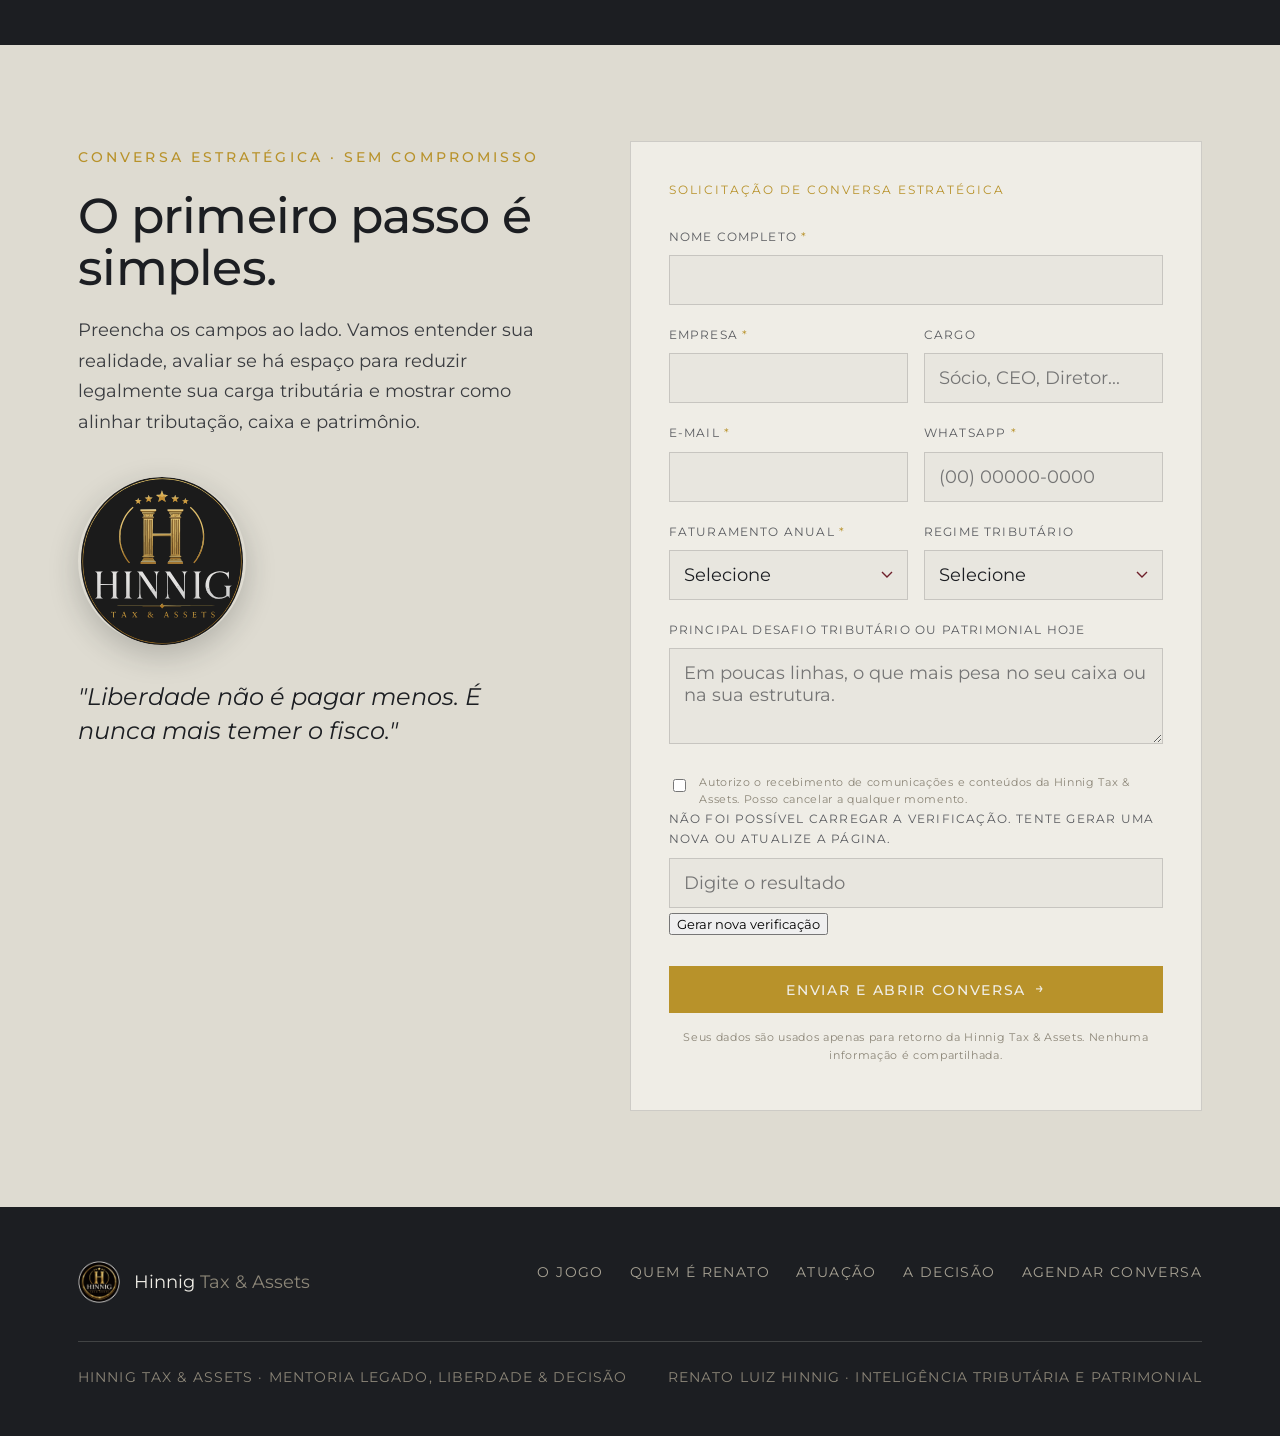
==== commit 95654e71: "Add files via upload" ====
--- a/index.html
+++ b/index.html
@@ -191,7 +191,7 @@
 .hero-grid{position:relative;display:grid;grid-template-columns:1.18fr .82fr;gap:56px;align-items:center;padding:44px 0 84px}
 .hero-eyebrow{display:flex;align-items:center;gap:14px;margin-bottom:26px}
 .hero-eyebrow .rule{height:1px;width:46px;background:var(--oxblood)}
-.hero h1{font-size:clamp(2.3rem,4.8vw,4.15rem);line-height:1.04;letter-spacing:-.02em;font-weight:500}
+.hero h1{font-size:clamp(2.1rem,4vw,3.55rem);line-height:1.08;letter-spacing:-.02em;font-weight:500}
 .hero h1 .accent{font-style:italic;font-weight:400;color:var(--pewter-2)}
 .hero h1 em{font-style:italic;color:var(--bone)}
 .hero-sub{font-size:1.22rem;line-height:1.55;color:#cfccc2;margin:30px 0 38px;max-width:30em}
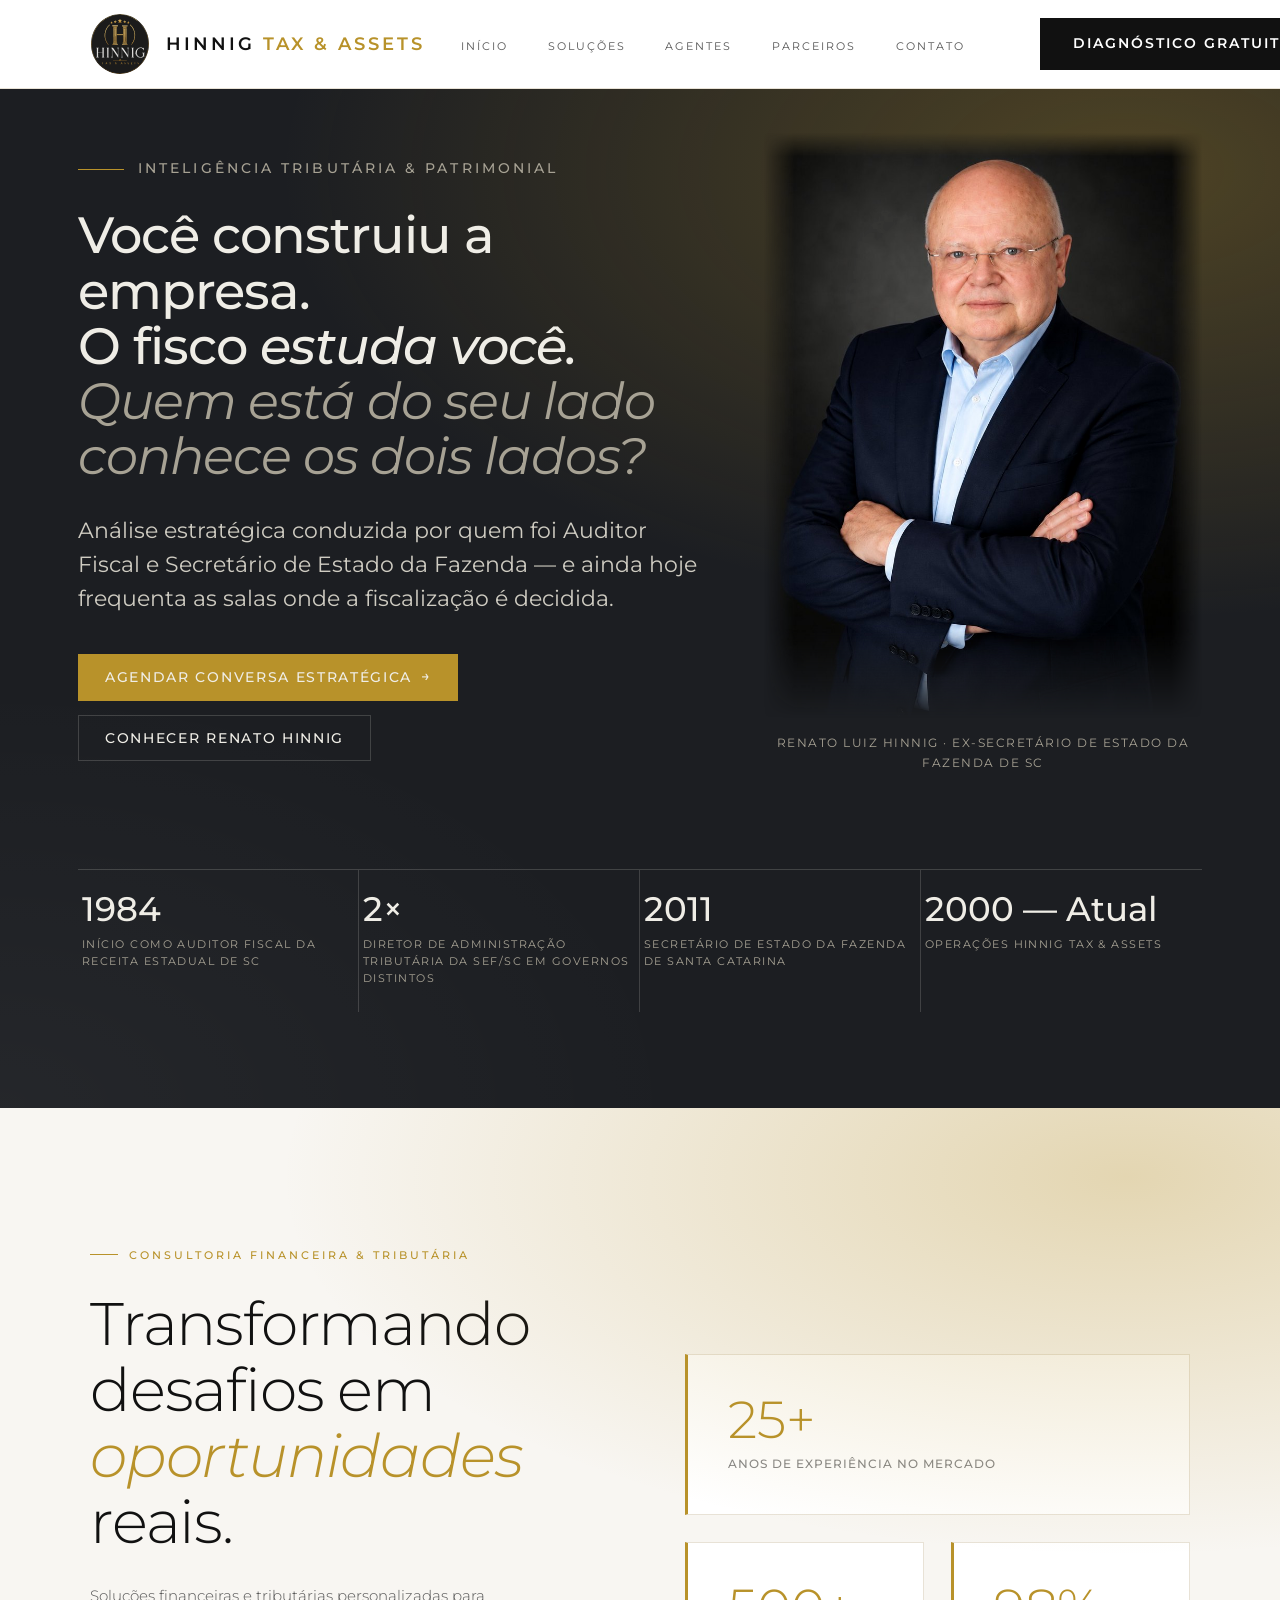
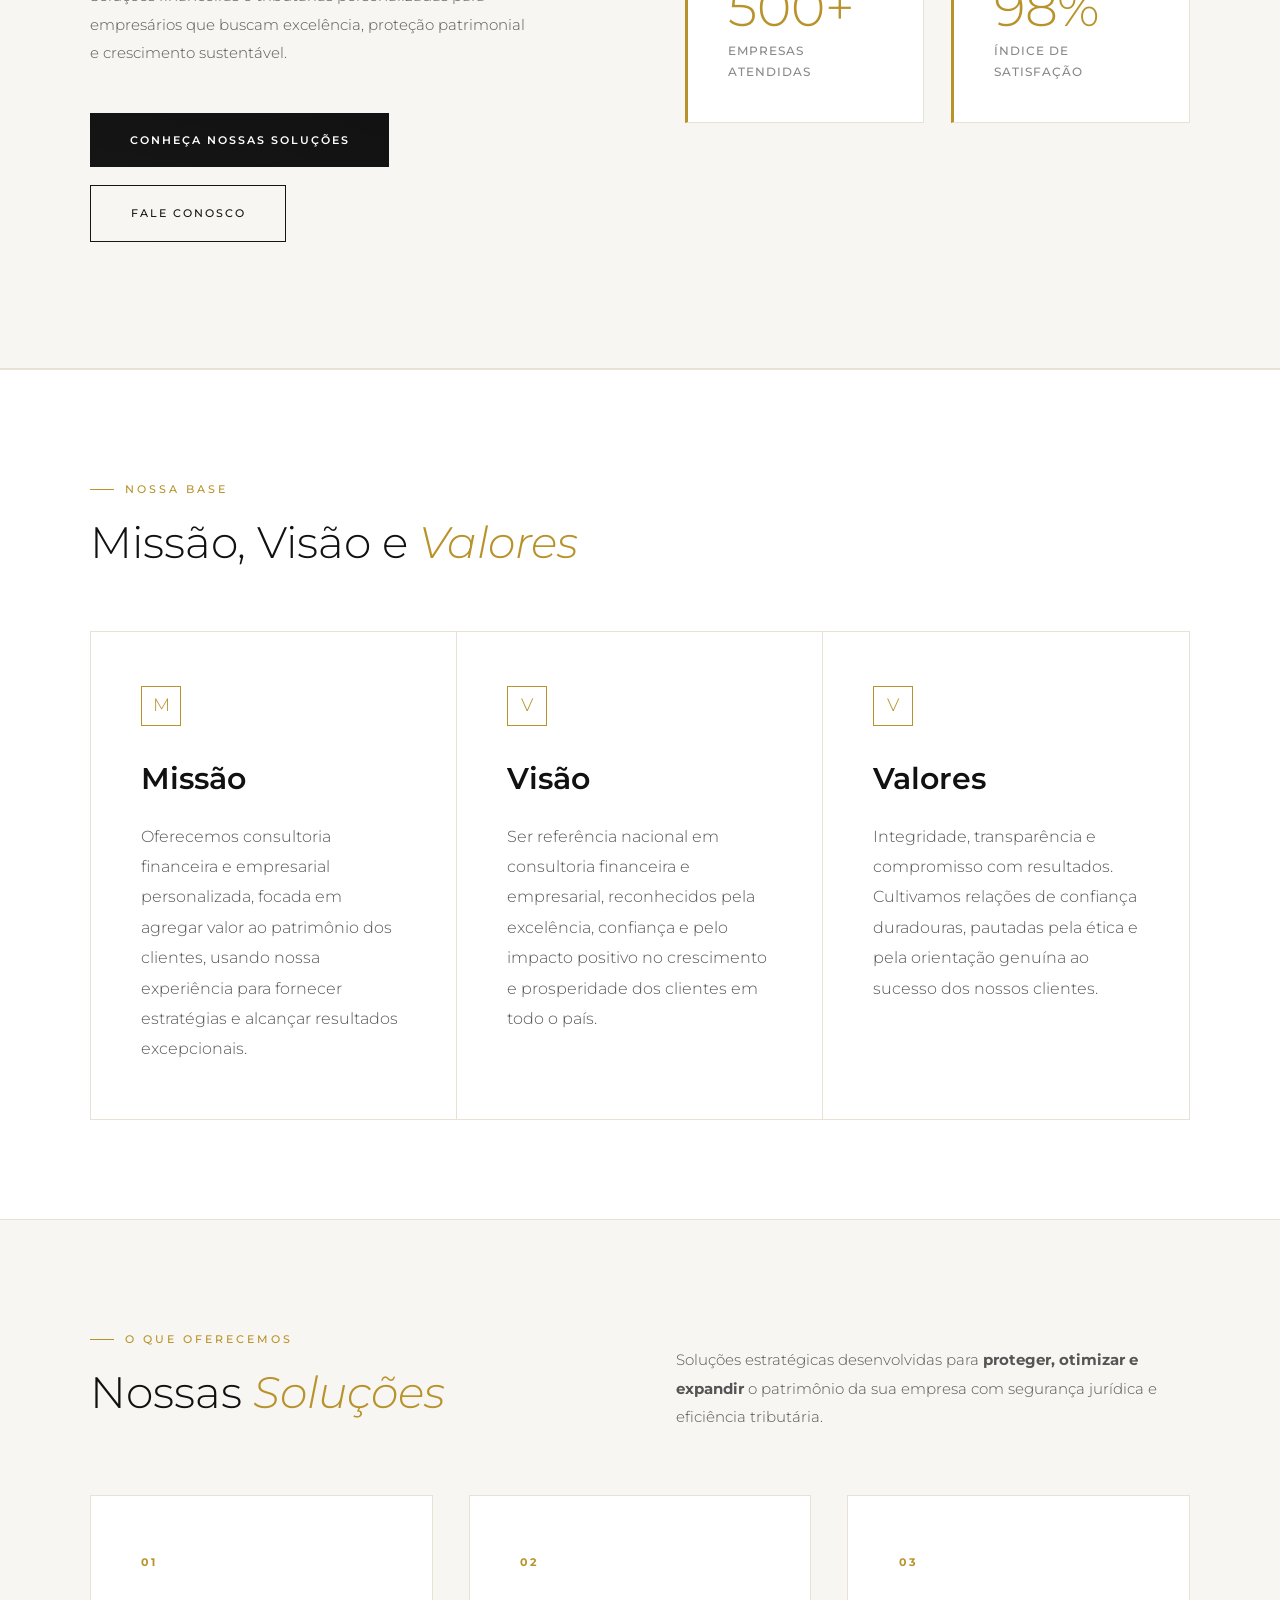
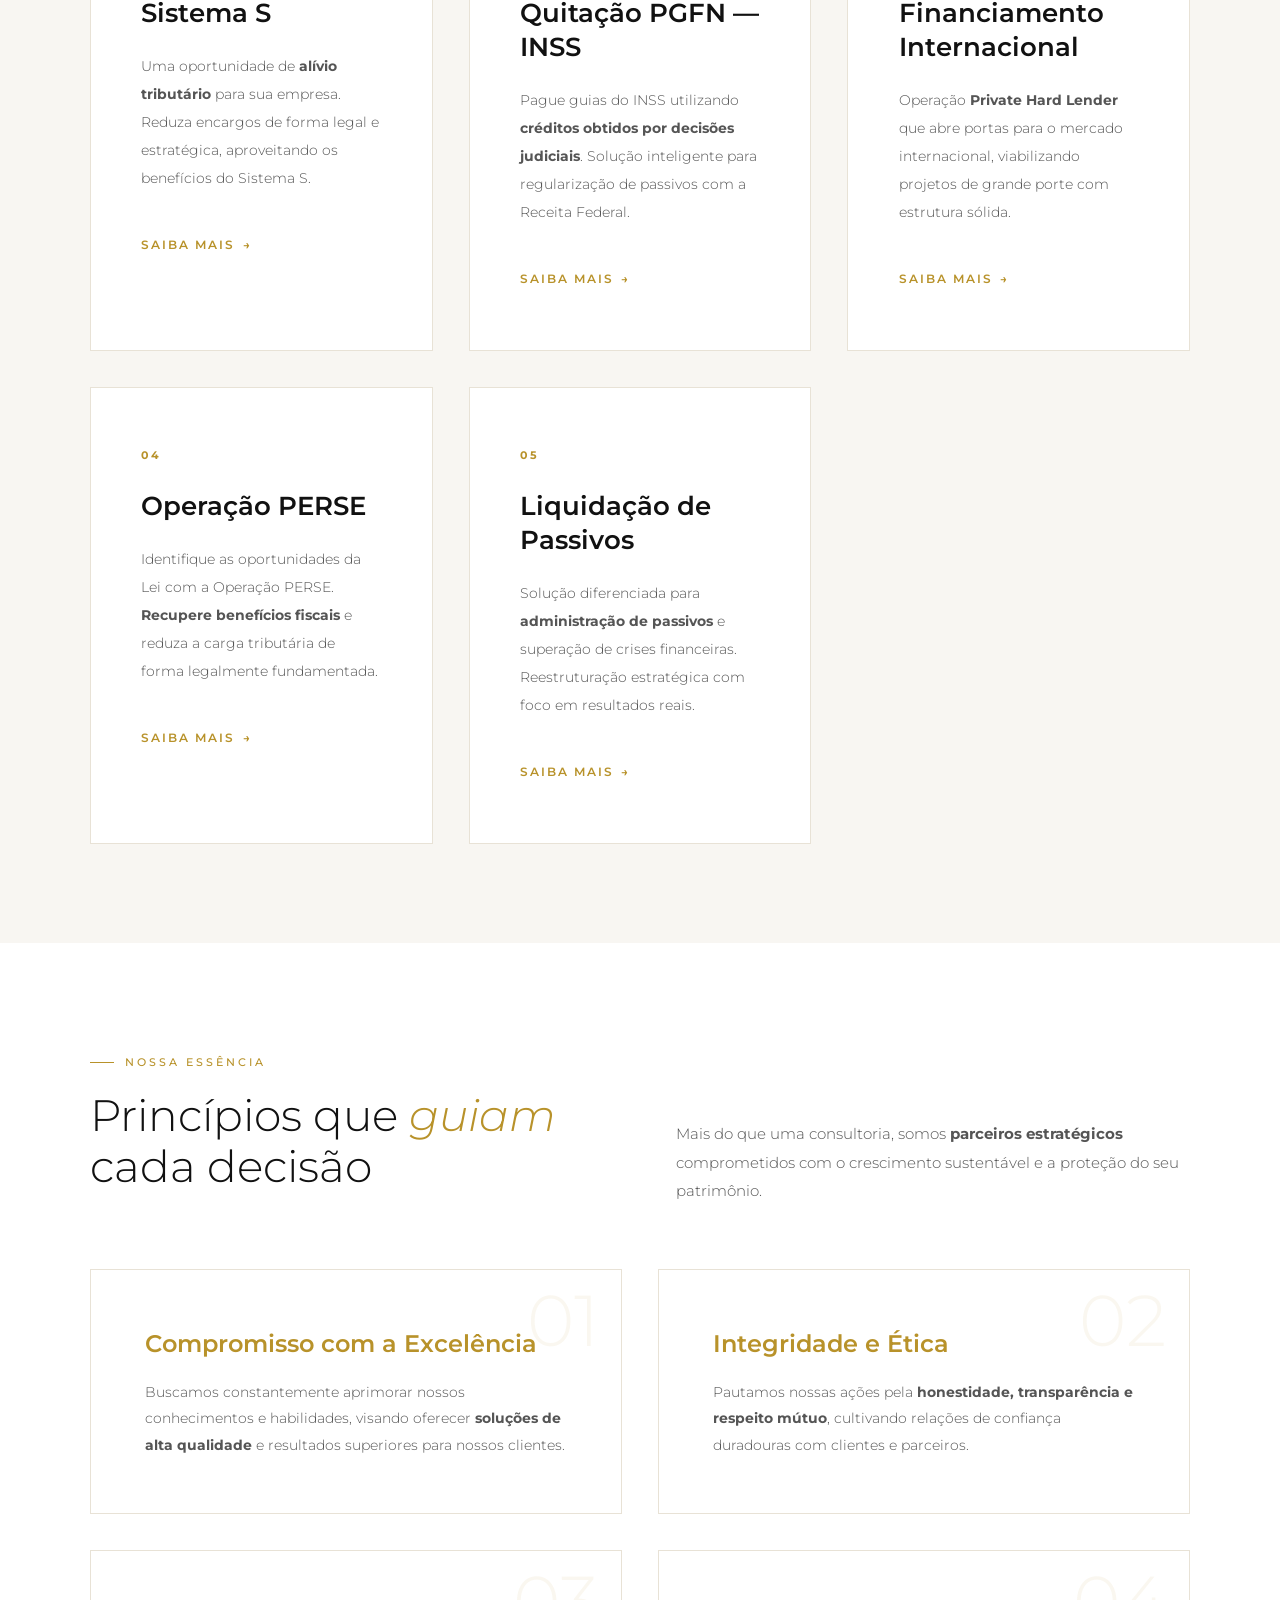
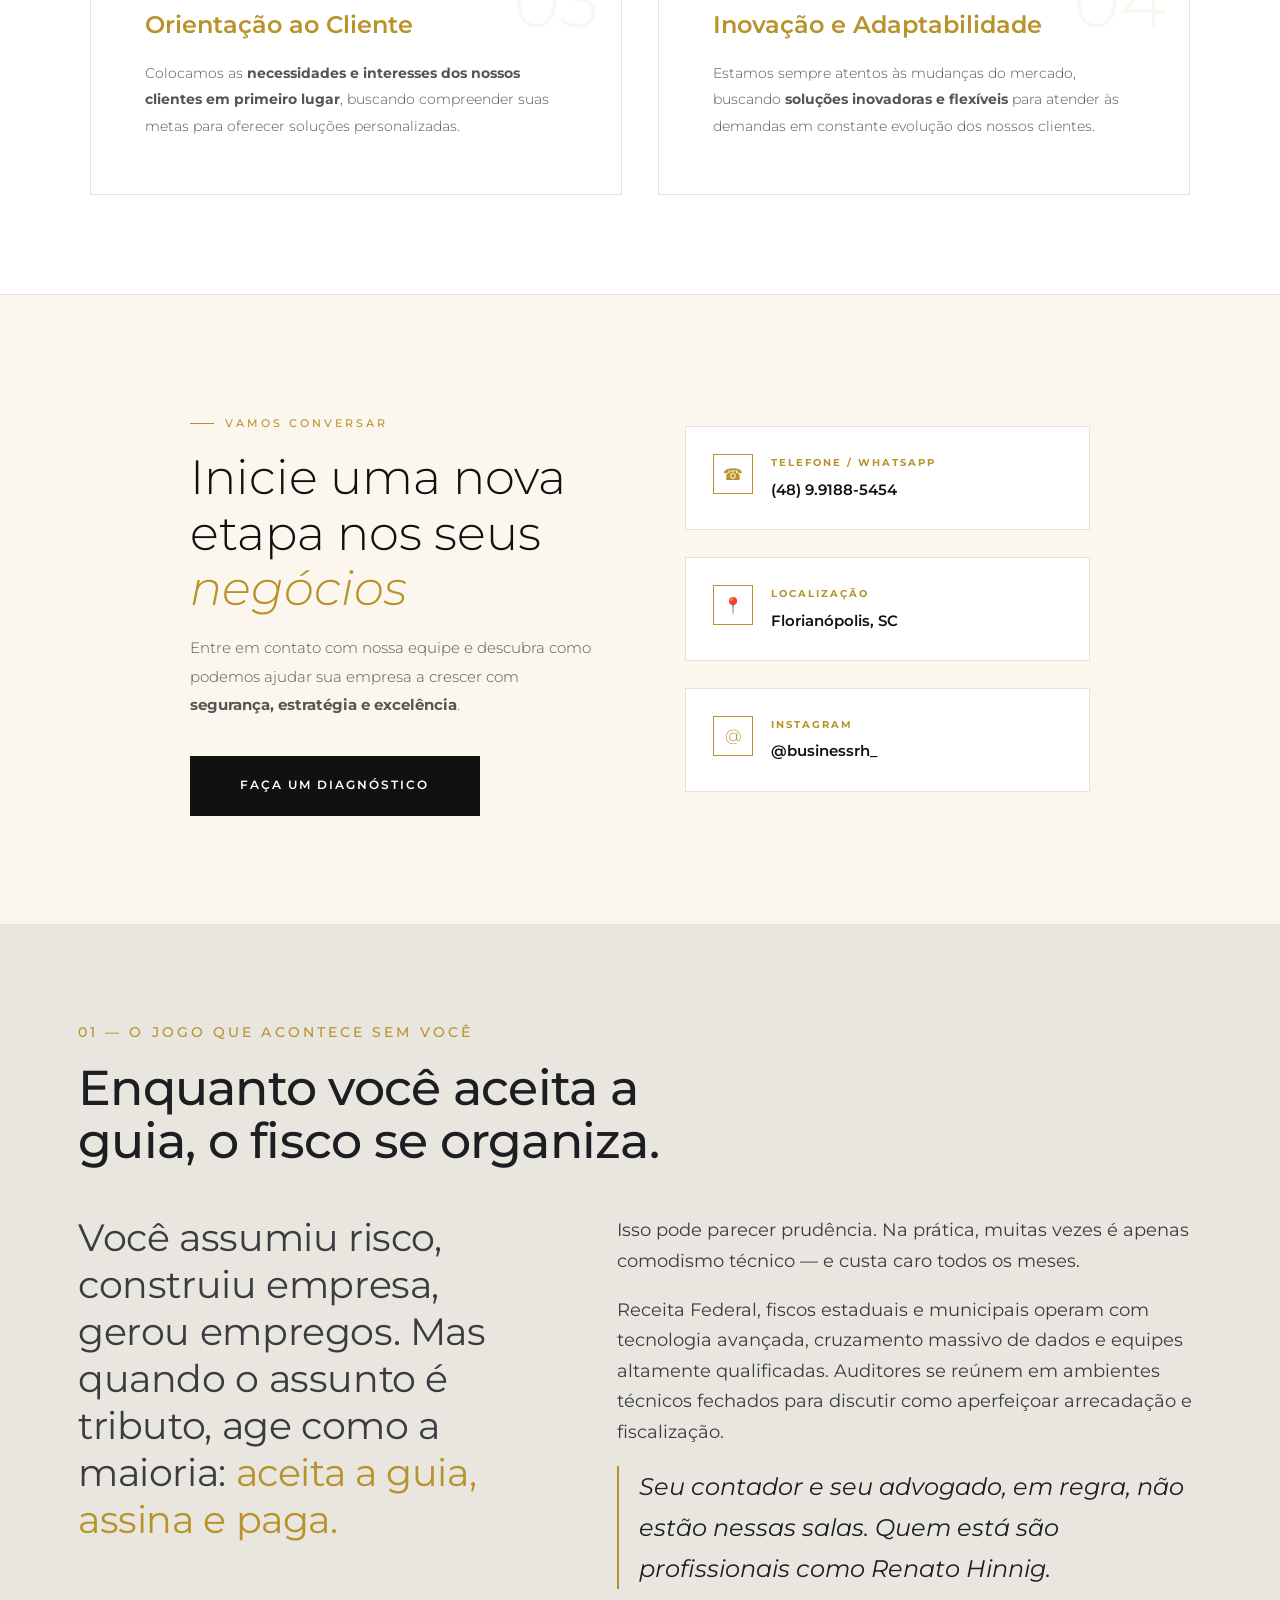
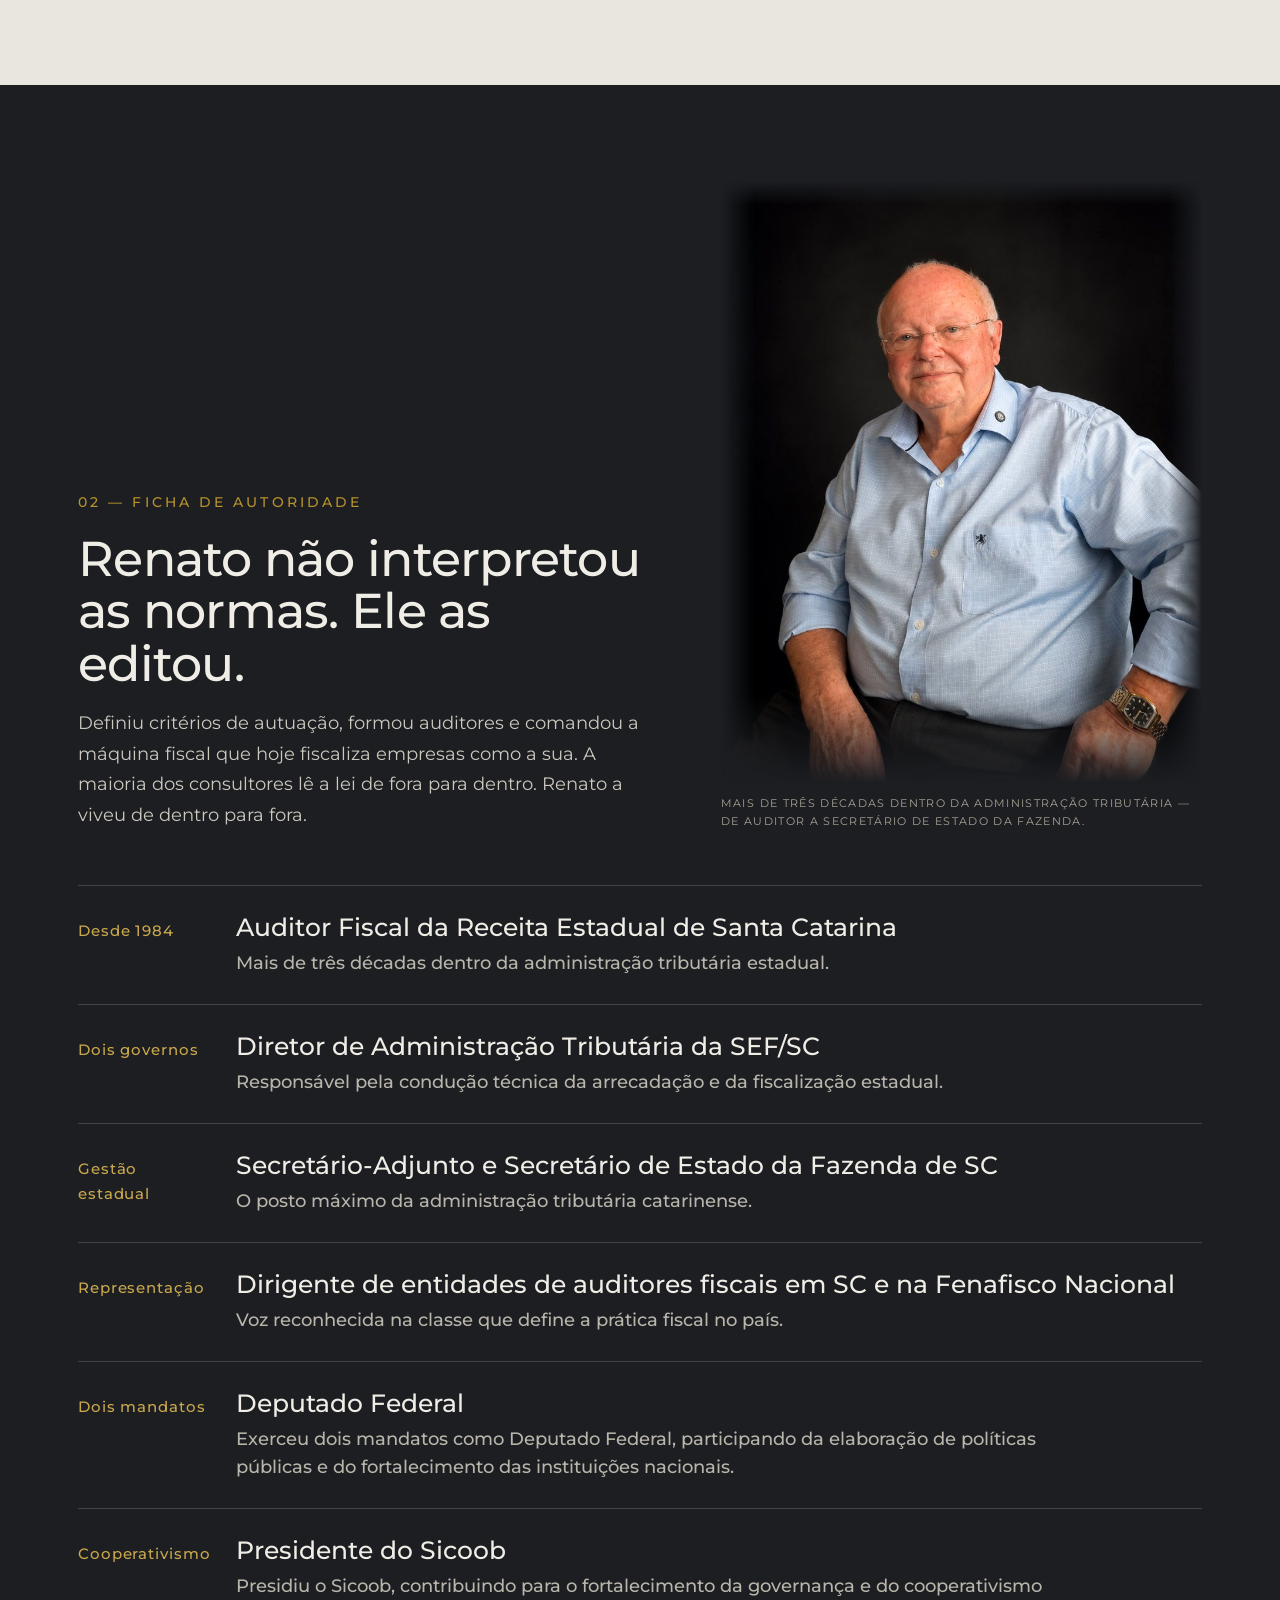
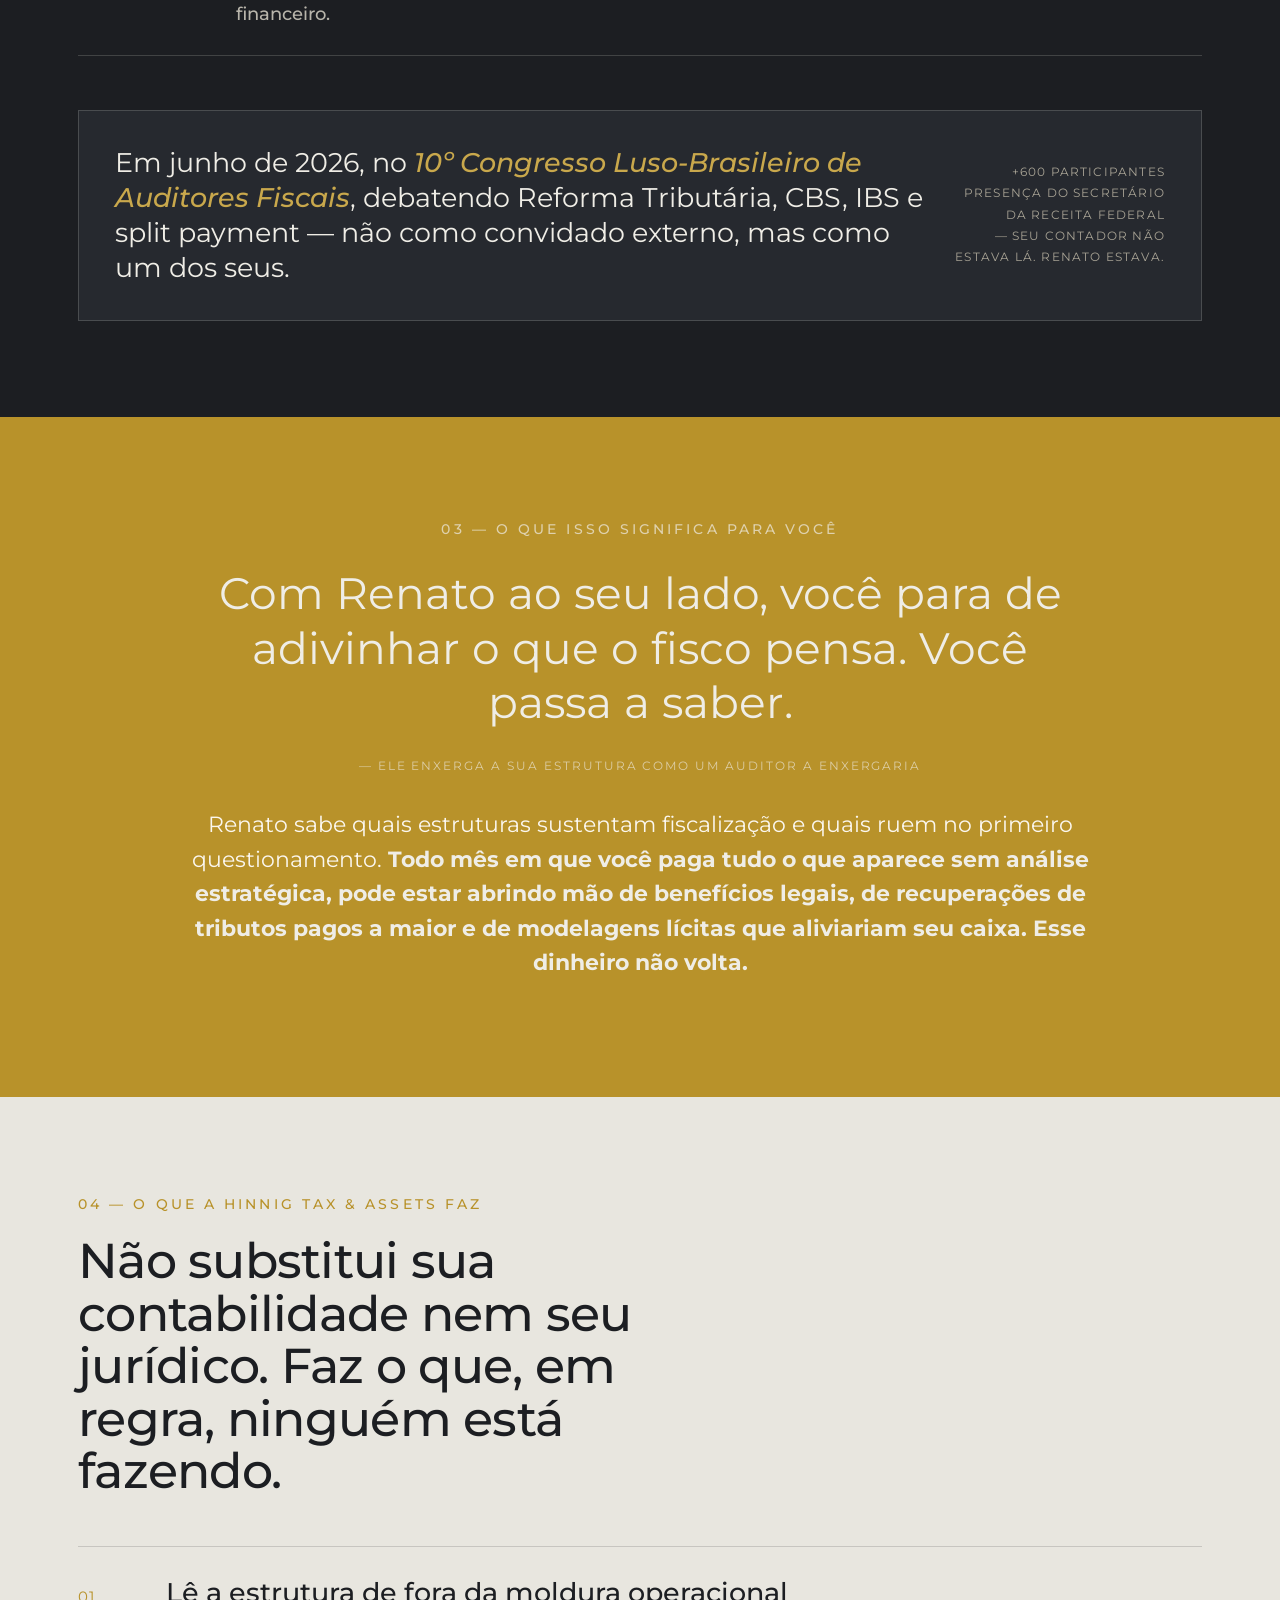
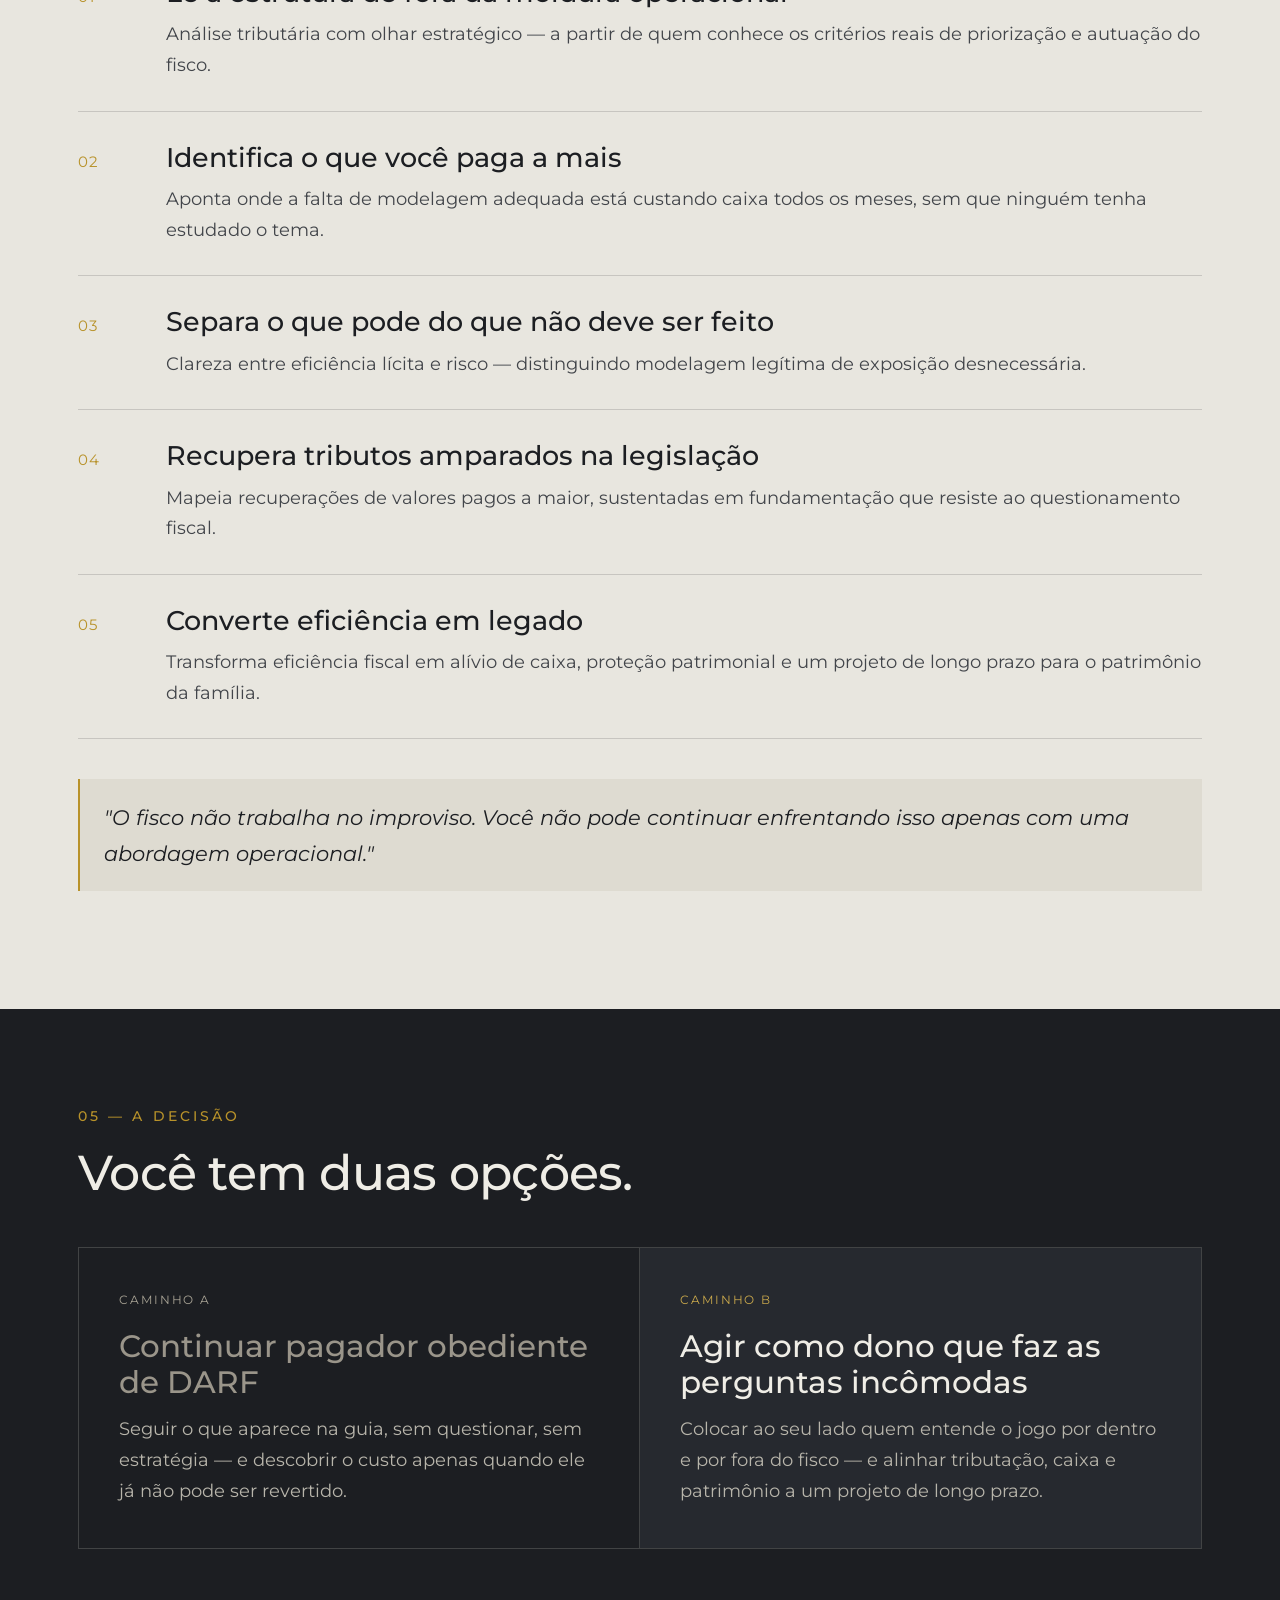
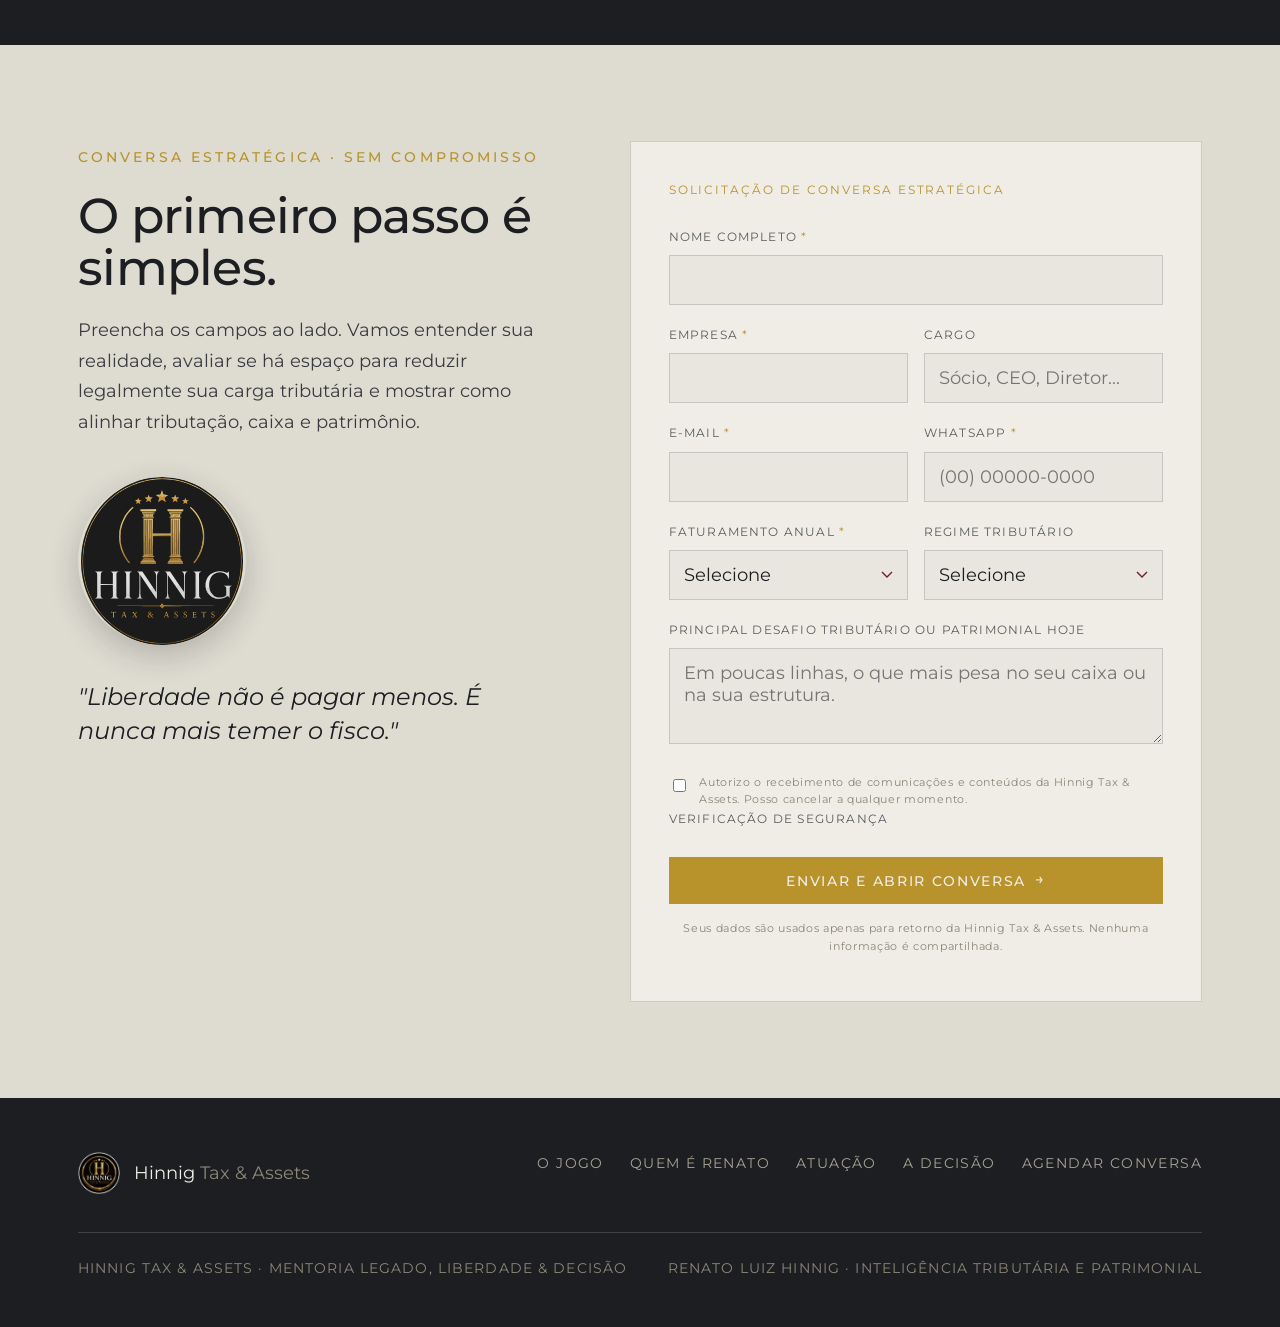
==== commit 096af64b: "Add files via upload" ====
--- a/index.html
+++ b/index.html
@@ -791,6 +791,7 @@
   .institutional .valor-item{padding:1.5rem 1.25rem;}
 }
 </style>
+<script src="https://challenges.cloudflare.com/turnstile/v0/api.js" async defer></script>
 </head>
 <body>
 <header id="hdr">
@@ -1125,7 +1126,7 @@
 </div>
 <div class="form reveal">
 <div class="fhead">Solicitação de conversa estratégica</div>
-<form class="contato-form" action="contato.php" id="leadForm" method="POST">
+<form class="contato-form" action="/api/leads" id="leadForm" method="POST">
 <input name="form-name" type="hidden" value="conversa-estrategica"/>
 <p style="display:none"><label>Não preencha: <input name="bot-field"/></label></p>
 <div class="field">
@@ -1183,9 +1184,8 @@
 <span>Autorizo o recebimento de comunicações e conteúdos da Hinnig Tax &amp; Assets. Posso cancelar a qualquer momento.</span>
 </label>
 <div class="field">
-<label for="captcha-resposta" data-captcha-pergunta>Carregando verificação...</label>
-<input autocomplete="off" disabled="" id="captcha-resposta" inputmode="numeric" name="captcha_resposta" placeholder="Digite o resultado" required="" type="text"/>
-<button class="captcha-refresh" data-captcha-refresh type="button">Gerar nova verificação</button>
+<label>Verificação de segurança</label>
+<div class="cf-turnstile" data-sitekey="0x4AAAAAAD6pgjZ4y_s3W4oh" data-size="flexible"></div>
 </div>
 <button
     id="btn-enviar"
@@ -1285,18 +1285,19 @@
   botao.textContent = 'Enviando...';
 
   try {
-    const resposta = await fetch('contato.php', {method:'POST', body:new FormData(form)});
+    const resposta = await fetch('/api/leads', {method:'POST', body:new FormData(form)});
     const corpo = await resposta.text();
     let resultado;
     try {
       resultado = JSON.parse(corpo);
     } catch (_) {
-      throw new Error('O servidor retornou uma resposta inválida. Verifique se o PHP está ativo na hospedagem e se o arquivo contato.php foi enviado.');
+      throw new Error('O servidor retornou uma resposta inválida. Tente novamente em alguns instantes.');
     }
     if (!resposta.ok || !resultado.ok) throw new Error((resultado.erros || [resultado.erro || 'Não foi possível enviar.']).join(' '));
     form.style.display = 'none';
     msg.style.display = 'block';
   } catch (erro) {
+    if (window.turnstile) window.turnstile.reset();
     const erroBox = document.getElementById('form-msg-erro');
     erroBox.textContent = erro.message;
     erroBox.style.display = 'block';
